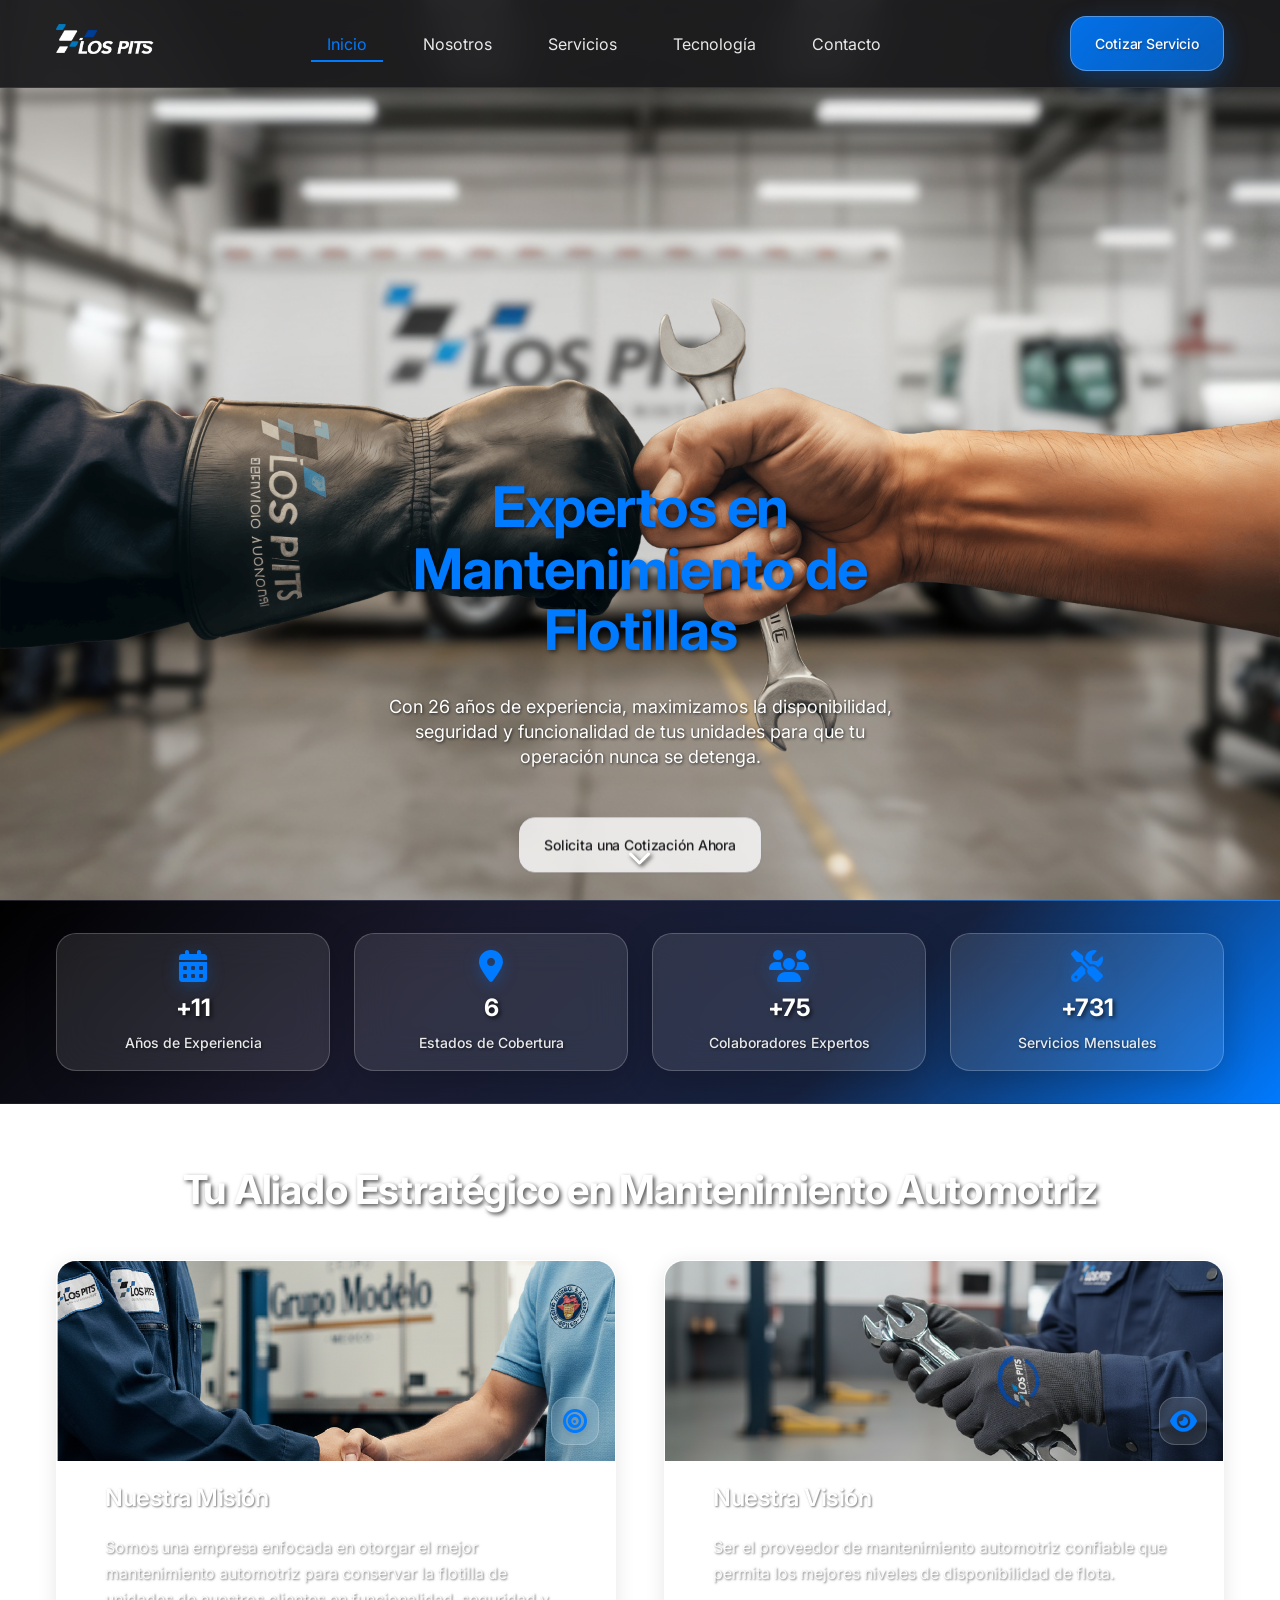
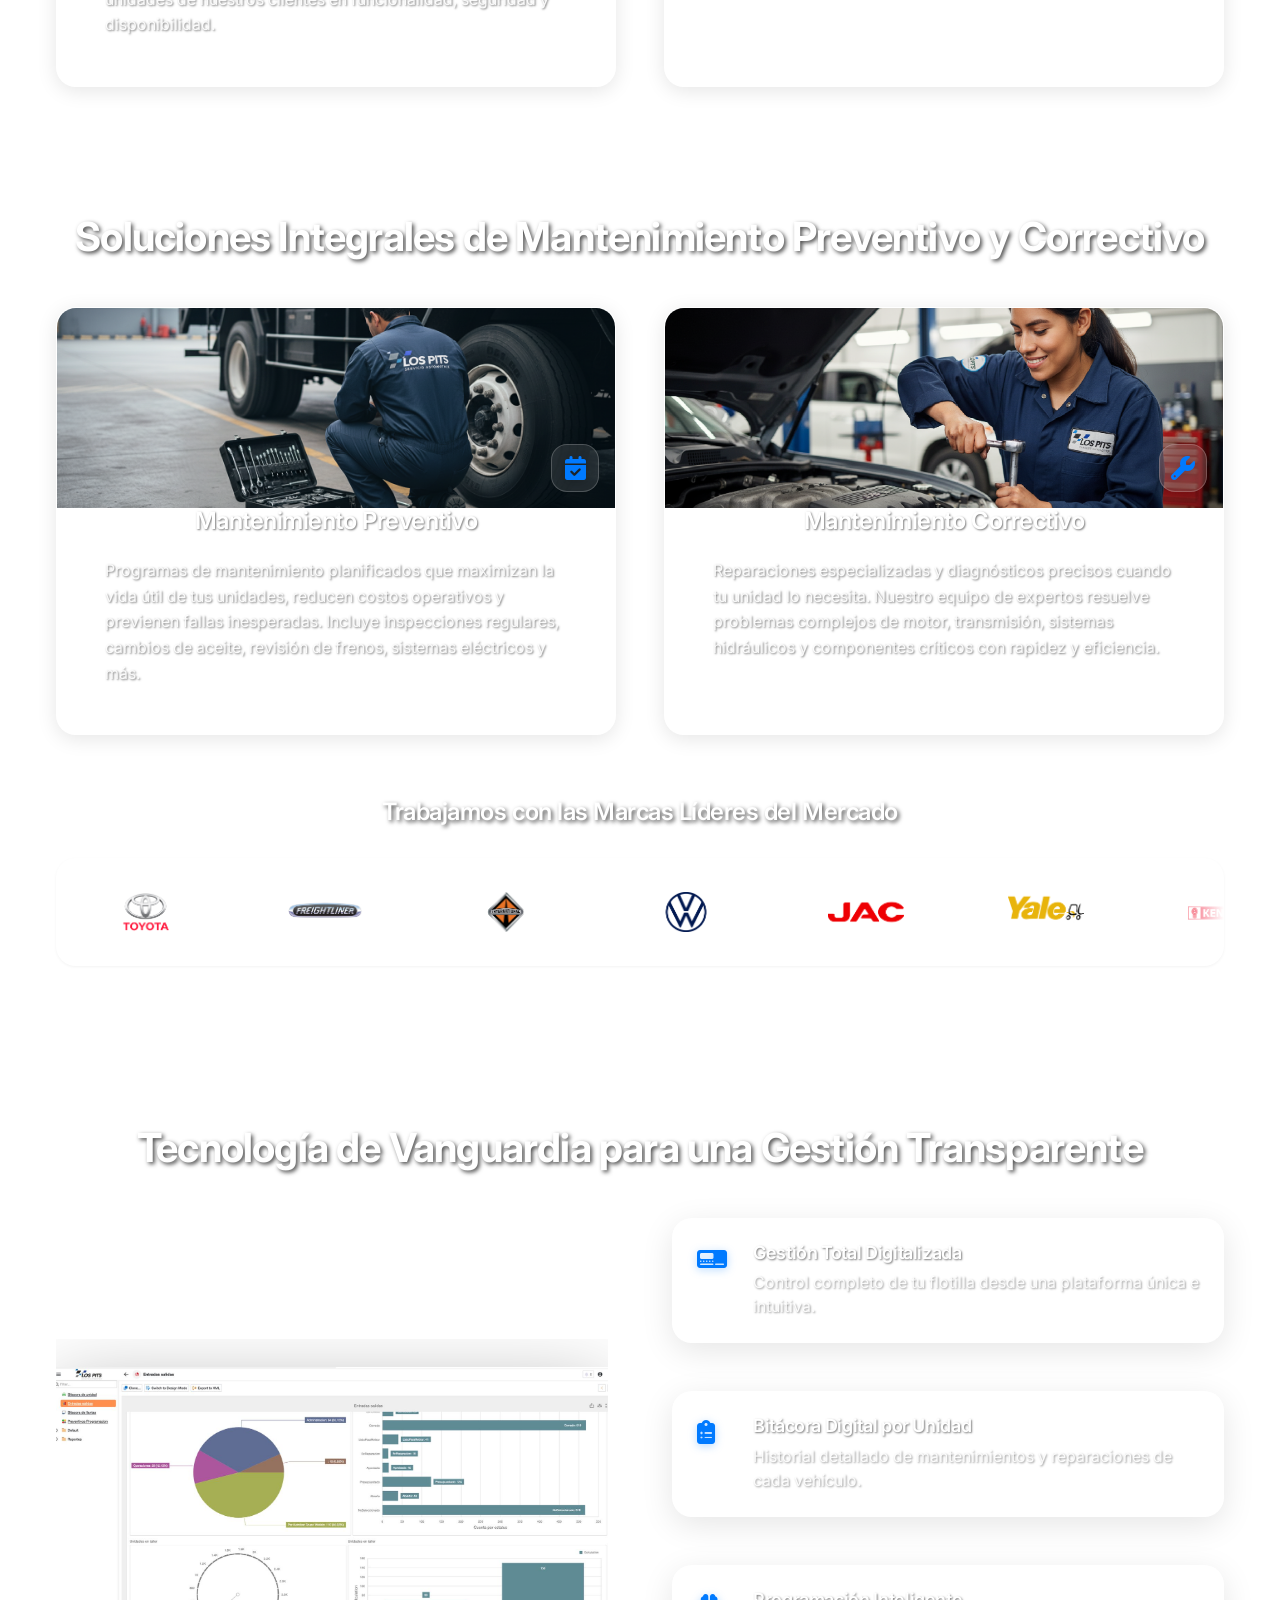
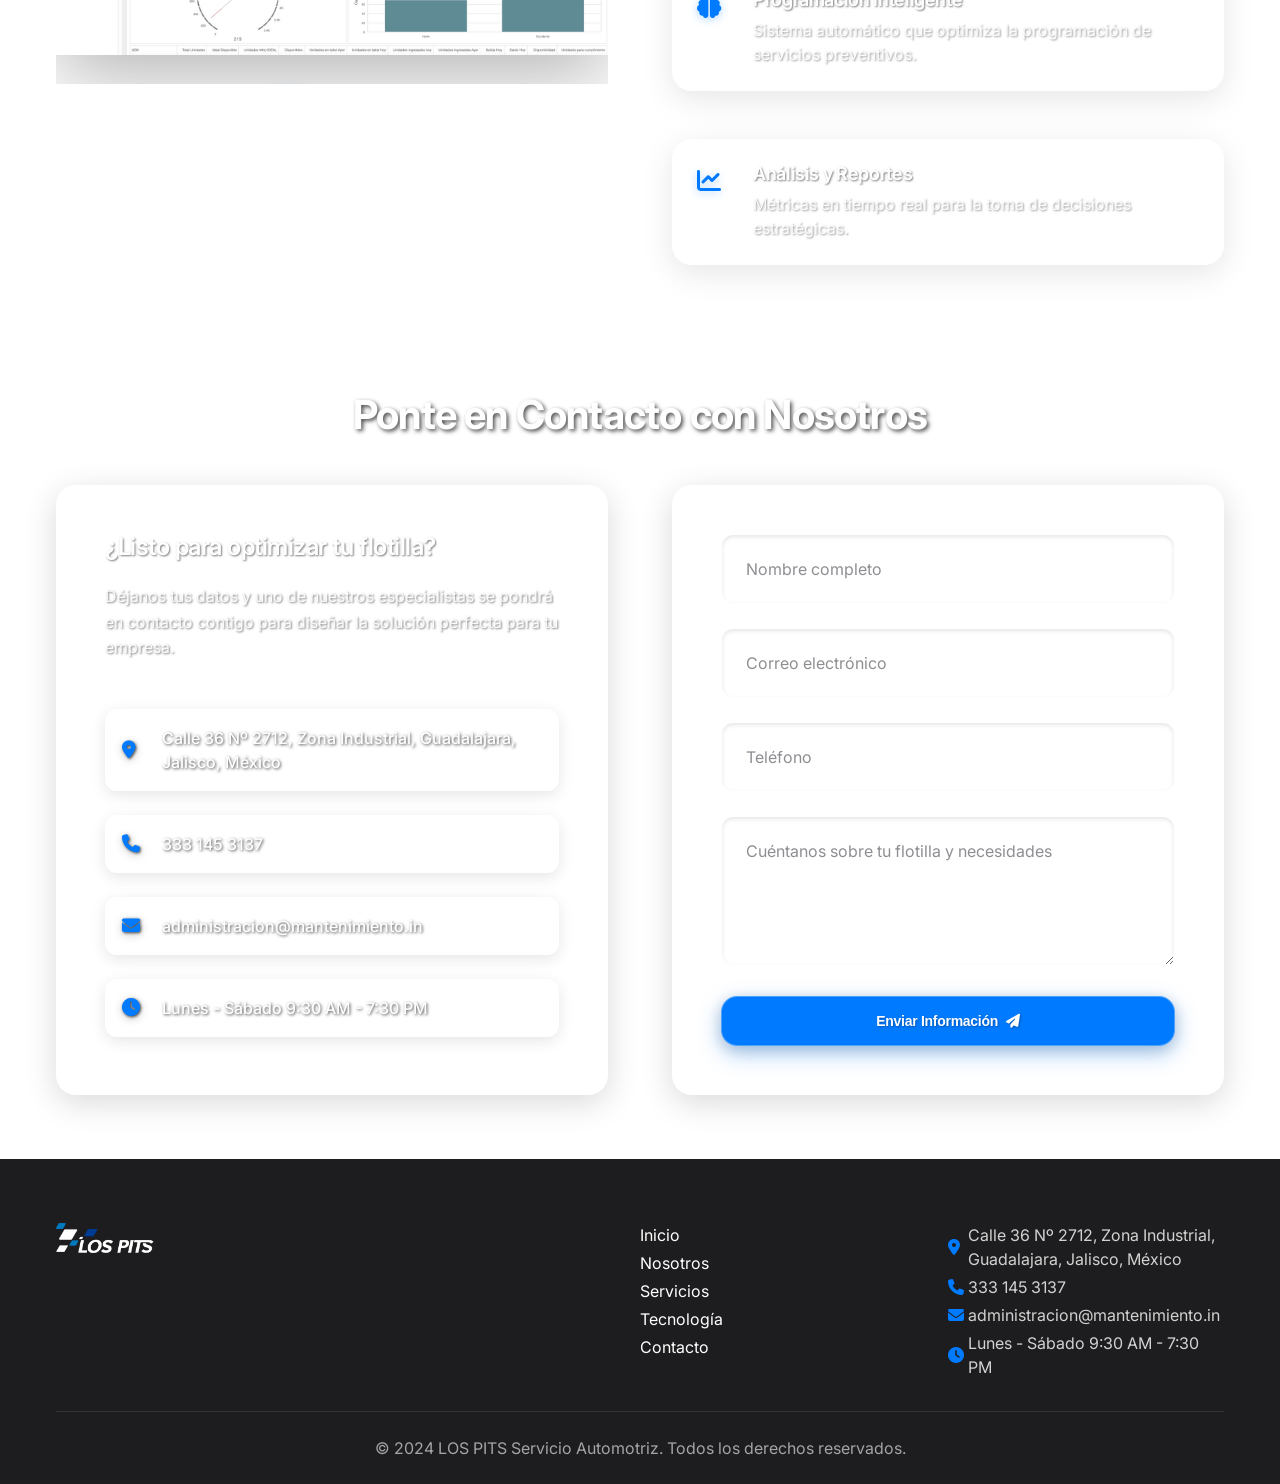
==== index.html @ 0cd99ffd "Add theme-optimized favicons (black and white)" ====
<!DOCTYPE html>
<html lang="es">
<head>
    <meta charset="UTF-8">
    <meta name="viewport" content="width=device-width, initial-scale=1.0">
    <title>LOS PITS - Expertos en Mantenimiento Automotriz</title>
    <meta name="description" content="Expertos en mantenimiento de flotillas: camiones, vans y montacargas. 26 años de experiencia, cobertura nacional y tecnología de vanguardia.">
    
    <!-- Favicons for theme optimization -->
    <link rel="icon" href="favicon black.png" media="(prefers-color-scheme: dark)">
    <link rel="icon" href="Favicon White.png" media="(prefers-color-scheme: light)">
    <link rel="icon" href="favicon black.png"> <!-- Default favicon -->
    <link rel="apple-touch-icon" href="favicon black.png">
    
    <link rel="stylesheet" href="styles.css">
    <link rel="preconnect" href="https://fonts.googleapis.com">
    <link rel="preconnect" href="https://fonts.gstatic.com" crossorigin>
    <link href="https://fonts.googleapis.com/css2?family=Inter:wght@300;400;500;600;700;800&display=swap" rel="stylesheet">
    <link rel="stylesheet" href="https://cdnjs.cloudflare.com/ajax/libs/font-awesome/6.4.0/css/all.min.css">
</head>
<body>
    <!-- Header Navigation -->
    <header class="header" id="header">
        <nav class="nav container">
            <div class="nav__logo">
                <img src="logo.png" alt="LOS PITS Logo" class="nav__logo-img">
            </div>
            
            <ul class="nav__menu" id="nav-menu">
                <li class="nav__item">
                    <a href="#inicio" class="nav__link">Inicio</a>
                </li>
                <li class="nav__item">
                    <a href="#nosotros" class="nav__link">Nosotros</a>
                </li>
                <li class="nav__item">
                    <a href="#servicios" class="nav__link">Servicios</a>
                </li>
                <li class="nav__item">
                    <a href="#tecnologia" class="nav__link">Tecnología</a>
                </li>
                <li class="nav__item">
                    <a href="#contacto" class="nav__link">Contacto</a>
                </li>
            </ul>

            <a href="#contacto" class="btn btn--primary nav__cta">Cotizar Servicio</a>
            
            <div class="nav__toggle" id="nav-toggle">
                <i class="fas fa-bars"></i>
            </div>
        </nav>
    </header>

    <!-- Hero Section -->
    <section class="hero" id="inicio">
        <div class="hero__bg" data-parallax="0.5"></div>
        <div class="hero__overlay"></div>
        <div class="hero__fists">
            <img src="Fists.png" alt="Fists" />
        </div>
        <div class="hero__content">
            <h1 class="hero__title">
                Expertos en Mantenimiento de Flotillas
            </h1>
            <p class="hero__subtitle">
                Con 26 años de experiencia, maximizamos la disponibilidad, seguridad y funcionalidad 
                de tus unidades para que tu operación nunca se detenga.
            </p>
            <a href="#contacto" class="btn btn--secondary hero__cta">
                Solicita una Cotización Ahora
            </a>
        </div>
        <div class="hero__scroll">
            <i class="fas fa-chevron-down"></i>
        </div>
    </section>

    <!-- Trust Bar Section -->
    <section class="trust-bar">
        <div class="container">
            <div class="trust-bar__grid">
                <div class="trust-bar__item">
                    <i class="fas fa-calendar-alt trust-bar__icon"></i>
                    <div class="trust-bar__content">
                        <span class="trust-bar__number">+26</span>
                        <span class="trust-bar__text">Años de Experiencia</span>
                    </div>
                </div>
                <div class="trust-bar__item">
                    <i class="fas fa-map-marker-alt trust-bar__icon"></i>
                    <div class="trust-bar__content">
                        <span class="trust-bar__number">14</span>
                        <span class="trust-bar__text">Estados de Cobertura</span>
                    </div>
                </div>
                <div class="trust-bar__item">
                    <i class="fas fa-users trust-bar__icon"></i>
                    <div class="trust-bar__content">
                        <span class="trust-bar__number">+176</span>
                        <span class="trust-bar__text">Colaboradores Expertos</span>
                    </div>
                </div>
                <div class="trust-bar__item">
                    <i class="fas fa-tools trust-bar__icon"></i>
                    <div class="trust-bar__content">
                        <span class="trust-bar__number">+1700</span>
                        <span class="trust-bar__text">Servicios Mensuales</span>
                    </div>
                </div>
            </div>
        </div>
    </section>

    <!-- About Section -->
    <section class="about" id="nosotros">
        <div class="about__bg" data-parallax="0.2"></div>
        <div class="container">
            <div class="about__content">
                <h2 class="section__title">Tu Aliado Estratégico en Mantenimiento Automotriz</h2>
                
                <div class="about__grid">
                    <div class="about__card">
                        <div class="about__card-image">
                            <img src="card5.png" alt="Nuestra Misión" class="card-image">
                            <div class="about__card-icon">
                                <i class="fas fa-bullseye"></i>
                            </div>
                        </div>
                        <h3 class="about__card-title">
                            Nuestra Misión
                        </h3>
                        <p class="about__card-text">
                            Somos una empresa enfocada en otorgar el mejor mantenimiento automotriz 
                            para conservar la flotilla de unidades de nuestros clientes en funcionalidad, 
                            seguridad y disponibilidad.
                        </p>
                    </div>
                    
                    <div class="about__card">
                        <div class="about__card-image">
                            <img src="Cards/card2.png" alt="Nuestra Visión" class="card-image">
                            <div class="about__card-icon">
                                <i class="fas fa-eye"></i>
                            </div>
                        </div>
                        <h3 class="about__card-title">
                            Nuestra Visión
                        </h3>
                        <p class="about__card-text">
                            Ser el proveedor de mantenimiento automotriz confiable que permita 
                            los mejores niveles de disponibilidad de flota.
                        </p>
                    </div>
                </div>
            </div>
        </div>
    </section>

    <!-- Services Section -->
    <section class="services" id="servicios">
        <div class="services__bg" data-parallax="0.3"></div>
        <div class="container">
            <h2 class="section__title text-center">Soluciones Integrales de Mantenimiento Preventivo y Correctivo</h2>
            
            <div class="services__grid">
                <div class="service__card">
                    <div class="service__card-image">
                        <img src="Cards/card3.png" alt="Mantenimiento Preventivo" class="card-image">
                        <div class="service__card-icon">
                            <i class="fas fa-calendar-check"></i>
                        </div>
                    </div>
                    <h3 class="service__title">Mantenimiento Preventivo</h3>
                    <p class="service__description">
                        Programas de mantenimiento planificados que maximizan la vida útil de tus unidades, 
                        reducen costos operativos y previenen fallas inesperadas. Incluye inspecciones 
                        regulares, cambios de aceite, revisión de frenos, sistemas eléctricos y más.
                    </p>
                </div>
                
                <div class="service__card">
                    <div class="service__card-image">
                        <img src="Cards/card4.png" alt="Mantenimiento Correctivo" class="card-image">
                        <div class="service__card-icon">
                            <i class="fas fa-wrench"></i>
                        </div>
                    </div>
                    <h3 class="service__title">Mantenimiento Correctivo</h3>
                    <p class="service__description">
                        Reparaciones especializadas y diagnósticos precisos cuando tu unidad lo necesita. 
                        Nuestro equipo de expertos resuelve problemas complejos de motor, transmisión, 
                        sistemas hidráulicos y componentes críticos con rapidez y eficiencia.
                    </p>
                </div>
            </div>

            <h3 class="brands__title">Trabajamos con las Marcas Líderes del Mercado</h3>
            
            <div class="brands">
                <div class="brands__carousel">
                    <div class="brands__track">
                        <div class="brand__item">
                            <img src="logos/toyota-logo.png" alt="Toyota" class="brand__logo">
                        </div>
                        <div class="brand__item">
                            <img src="logos/freightliner.png" alt="Freightliner" class="brand__logo">
                        </div>
                        <div class="brand__item">
                            <img src="logos/international.png" alt="International" class="brand__logo">
                        </div>
                        <div class="brand__item">
                            <img src="logos/vw.png" alt="Volkswagen" class="brand__logo">
                        </div>
                        <div class="brand__item">
                            <img src="logos/jac.png" alt="JAC" class="brand__logo">
                        </div>
                        <div class="brand__item">
                            <img src="logos/yale.png" alt="Yale" class="brand__logo">
                        </div>
                        <div class="brand__item">
                            <img src="logos/kenworth.png" alt="Kenworth" class="brand__logo">
                        </div>
                        <!-- Duplicate set 1 for seamless loop -->
                        <div class="brand__item">
                            <img src="logos/toyota-logo.png" alt="Toyota" class="brand__logo">
                        </div>
                        <div class="brand__item">
                            <img src="logos/freightliner.png" alt="Freightliner" class="brand__logo">
                        </div>
                        <div class="brand__item">
                            <img src="logos/international.png" alt="International" class="brand__logo">
                        </div>
                        <div class="brand__item">
                            <img src="logos/vw.png" alt="Volkswagen" class="brand__logo">
                        </div>
                        <div class="brand__item">
                            <img src="logos/jac.png" alt="JAC" class="brand__logo">
                        </div>
                        <div class="brand__item">
                            <img src="logos/yale.png" alt="Yale" class="brand__logo">
                        </div>
                        <div class="brand__item">
                            <img src="logos/kenworth.png" alt="Kenworth" class="brand__logo">
                        </div>
                        <!-- Duplicate set 2 for extra smooth loop -->
                        <div class="brand__item">
                            <img src="logos/toyota-logo.png" alt="Toyota" class="brand__logo">
                        </div>
                        <div class="brand__item">
                            <img src="logos/freightliner.png" alt="Freightliner" class="brand__logo">
                        </div>
                        <div class="brand__item">
                            <img src="logos/international.png" alt="International" class="brand__logo">
                        </div>
                        <div class="brand__item">
                            <img src="logos/vw.png" alt="Volkswagen" class="brand__logo">
                        </div>
                        <div class="brand__item">
                            <img src="logos/jac.png" alt="JAC" class="brand__logo">
                        </div>
                        <div class="brand__item">
                            <img src="logos/yale.png" alt="Yale" class="brand__logo">
                        </div>
                        <div class="brand__item">
                            <img src="logos/kenworth.png" alt="Kenworth" class="brand__logo">
                        </div>
                    </div>
                </div>
            </div>
        </div>
    </section>

    <!-- Technology Section -->
    <section class="technology" id="tecnologia">
        <div class="technology__bg" data-parallax="0.15"></div>
        <div class="container">
            <h2 class="section__title text-center">Tecnología de Vanguardia para una Gestión Transparente</h2>
            
            <div class="technology__grid">
                <div class="technology__image">
                    <div class="image-carousel">
                        <img src="1.jpg" alt="Dashboard Overview" class="carousel-image active">
                        <img src="2.jpg" alt="Fleet Management" class="carousel-image">
                        <img src="3.jpg" alt="Analytics Dashboard" class="carousel-image">
                        <img src="4.jpg" alt="Maintenance Tracking" class="carousel-image">
                        
                        <!-- Navigation Dots -->
                        <div class="carousel-dots">
                            <span class="dot active" data-slide="0"></span>
                            <span class="dot" data-slide="1"></span>
                            <span class="dot" data-slide="2"></span>
                            <span class="dot" data-slide="3"></span>
                        </div>
                    </div>
                </div>
                
                <div class="technology__content">
                    <div class="tech__features">
                        <div class="tech__feature">
                            <i class="fas fa-digital-tachograph"></i>
                            <div class="tech__feature-content">
                                <h4>Gestión Total Digitalizada</h4>
                                <p>Control completo de tu flotilla desde una plataforma única e intuitiva.</p>
                            </div>
                        </div>
                        
                        <div class="tech__feature">
                            <i class="fas fa-clipboard-list"></i>
                            <div class="tech__feature-content">
                                <h4>Bitácora Digital por Unidad</h4>
                                <p>Historial detallado de mantenimientos y reparaciones de cada vehículo.</p>
                            </div>
                        </div>
                        
                        <div class="tech__feature">
                            <i class="fas fa-brain"></i>
                            <div class="tech__feature-content">
                                <h4>Programación Inteligente</h4>
                                <p>Sistema automático que optimiza la programación de servicios preventivos.</p>
                            </div>
                        </div>
                        
                        <div class="tech__feature">
                            <i class="fas fa-chart-line"></i>
                            <div class="tech__feature-content">
                                <h4>Análisis y Reportes</h4>
                                <p>Métricas en tiempo real para la toma de decisiones estratégicas.</p>
                            </div>
                        </div>
                    </div>
                </div>
            </div>
        </div>
    </section>

    <!-- Contact Section -->
    <section class="contact" id="contacto">
        <div class="container">
            <h2 class="section__title text-center">Ponte en Contacto con Nosotros</h2>
            
            <div class="contact__grid">
                <div class="contact__info">
                    <h3 class="contact__subtitle">¿Listo para optimizar tu flotilla?</h3>
                    <p class="contact__description">
                        Déjanos tus datos y uno de nuestros especialistas se pondrá en contacto contigo 
                        para diseñar la solución perfecta para tu empresa.
                    </p>
                    
                    <div class="contact__details">
                        <div class="contact__detail">
                            <i class="fas fa-map-marker-alt"></i>
                            <span>Calle 36 Nº 2712, Zona Industrial, Guadalajara, Jalisco, México</span>
                        </div>
                        <div class="contact__detail">
                            <i class="fas fa-phone"></i>
                            <span>333 145 3137</span>
                        </div>
                        <div class="contact__detail">
                            <i class="fas fa-envelope"></i>
                            <span>administracion@mantenimiento.in</span>
                        </div>
                        <div class="contact__detail">
                            <i class="fas fa-clock"></i>
                            <span>Lunes - Sábado 9:30 AM - 7:30 PM</span>
                        </div>
                    </div>
                </div>
                
                <form class="contact__form" id="contact-form">
                    <div class="form__group">
                        <input type="text" id="name" name="name" class="form__input" placeholder="Nombre completo" required>
                    </div>
                    
                    <div class="form__group">
                        <input type="email" id="email" name="email" class="form__input" placeholder="Correo electrónico" required>
                    </div>
                    
                    <div class="form__group">
                        <input type="tel" id="phone" name="phone" class="form__input" placeholder="Teléfono">
                    </div>
                    
                    <div class="form__group">
                        <textarea id="message" name="message" class="form__textarea" placeholder="Cuéntanos sobre tu flotilla y necesidades" rows="5" required></textarea>
                    </div>
                    
                    <button type="submit" class="btn btn--primary form__submit">
                        Enviar Información
                        <i class="fas fa-paper-plane"></i>
                    </button>
                </form>
            </div>
        </div>
    </section>

    <!-- Footer -->
    <footer class="footer">
        <div class="container">
            <div class="footer__grid">
                <div class="footer__brand">
                    <div class="footer__logo">
                        <img src="logo.png" alt="LOS PITS Logo" class="footer__logo-img">
                    </div>
                </div>
                
                <div class="footer__links">
                    <ul class="footer__list">
                        <li><a href="#inicio" class="footer__link">Inicio</a></li>
                        <li><a href="#nosotros" class="footer__link">Nosotros</a></li>
                        <li><a href="#servicios" class="footer__link">Servicios</a></li>
                        <li><a href="#tecnologia" class="footer__link">Tecnología</a></li>
                        <li><a href="#contacto" class="footer__link">Contacto</a></li>
                    </ul>
                </div>
                
                <div class="footer__contact">
                    <div class="footer__contact-info">
                        <p><i class="fas fa-map-marker-alt"></i> Calle 36 Nº 2712, Zona Industrial, Guadalajara, Jalisco, México</p>
                        <p><i class="fas fa-phone"></i> 333 145 3137</p>
                        <p><i class="fas fa-envelope"></i> administracion@mantenimiento.in</p>
                        <p><i class="fas fa-clock"></i> Lunes - Sábado 9:30 AM - 7:30 PM</p>
                    </div>
                </div>
            </div>
            
            <div class="footer__bottom">
                <p class="footer__copyright">
                    © 2024 LOS PITS Servicio Automotriz. Todos los derechos reservados.
                </p>
            </div>
        </div>
    </footer>

    <script src="script.js"></script>
</body>
</html>
---- styles.css ----
/* CSS Reset and Variables */
:root {
    /* Apple-inspired Color Palette */
    --primary-color: #1d1d1f;
    --secondary-color: #2c2c2e;
    --accent-color: #007aff;
    --accent-alt: #34c759;
    --white: #ffffff;
    --light-gray: #f2f2f7;
    --medium-gray: #e5e5ea;
    --dark-gray: #8e8e93;
    --text-dark: #1d1d1f;
    --text-light: #6d6d70;
    
    /* Modern Glass Variables */
    --glass-bg: rgba(255, 255, 255, 0.8);
    --glass-bg-dark: rgba(28, 28, 30, 0.8);
    --glass-border: rgba(255, 255, 255, 0.3);
    --glass-shadow: 0 8px 32px 0 rgba(0, 0, 0, 0.1);
    --glass-blur: blur(20px);
    /* Typography - Apple San Francisco inspired */
    --font-primary: -apple-system, BlinkMacSystemFont, 'SF Pro Display', 'Inter', sans-serif;
    --font-size-xs: 0.75rem;
    --font-size-sm: 0.875rem;
    --font-size-md: 1rem;
    --font-size-lg: 1.125rem;
    --font-size-xl: 1.5rem;
    --font-size-2xl: 2rem;
    --font-size-3xl: 2.5rem;
    --font-size-4xl: 3.5rem;
    
    /* Apple-style Spacing */
    --spacing-xs: 0.25rem;
    --spacing-sm: 0.5rem;
    --spacing-md: 1rem;
    --spacing-lg: 1.5rem;
    --spacing-xl: 2rem;
    --spacing-2xl: 3rem;
    --spacing-3xl: 4rem;
    
    /* Modern Layout */
    --container-max-width: 1200px;
    --border-radius: 12px;
    --border-radius-md: 16px;
    --border-radius-lg: 20px;
    --border-radius-xl: 24px;
    --transition: all 0.4s cubic-bezier(0.25, 0.1, 0.25, 1);
    --shadow-sm: 0 1px 3px rgba(0, 0, 0, 0.05);
    --shadow-md: 0 4px 20px rgba(0, 0, 0, 0.1);
    --shadow-lg: 0 20px 40px rgba(0, 0, 0, 0.15);
    --shadow-xl: 0 40px 80px rgba(0, 0, 0, 0.2);
}

/* Reset */
* {
    margin: 0;
    padding: 0;
    box-sizing: border-box;
}

html {
    scroll-behavior: smooth;
    font-size: 16px;
}

body {
    font-family: var(--font-primary);
    font-size: var(--font-size-md);
    line-height: 1.5;
    color: var(--text-dark);
    background-color: var(--white);
    overflow-x: hidden;
    font-weight: 400;
    -webkit-font-smoothing: antialiased;
    -moz-osx-font-smoothing: grayscale;
}

/* Typography */
h1, h2, h3, h4, h5, h6 {
    font-weight: 600;
    line-height: 1.1;
    margin-bottom: var(--spacing-md);
    letter-spacing: -0.02em;
}

h1 { 
    font-size: var(--font-size-4xl); 
    font-weight: 700;
}
h2 { 
    font-size: var(--font-size-3xl); 
    font-weight: 600;
}
h3 { 
    font-size: var(--font-size-xl); 
    font-weight: 600;
}
h4 { 
    font-size: var(--font-size-lg); 
    font-weight: 500;
}

p {
    margin-bottom: var(--spacing-lg);
    color: var(--text-light);
    font-weight: 400;
}

a {
    text-decoration: none;
    color: inherit;
    transition: var(--transition);
}

img {
    max-width: 100%;
    height: auto;
}

/* Utility Classes */
.container {
    max-width: var(--container-max-width);
    margin: 0 auto;
    padding: 0 var(--spacing-md);
}

.text-center { text-align: center; }
.text-accent { color: var(--accent-color); }

.section__title {
    font-size: var(--font-size-3xl);
    color: var(--white);
    margin-bottom: var(--spacing-2xl);
    font-weight: 700;
    letter-spacing: -0.02em;
    text-align: center;
    text-shadow: 2px 2px 4px rgba(0, 0, 0, 0.7);
    background: transparent;
}

/* Apple-style Buttons */
.btn {
    display: inline-flex;
    align-items: center;
    justify-content: center;
    gap: var(--spacing-sm);
    padding: var(--spacing-md) var(--spacing-lg);
    border-radius: var(--border-radius-md);
    font-weight: 500;
    font-size: var(--font-size-sm);
    letter-spacing: -0.01em;
    border: none;
    cursor: pointer;
    transition: var(--transition);
    text-decoration: none;
    min-height: 36px;
    white-space: nowrap;
}

.btn--primary {
    background: linear-gradient(135deg, rgba(0, 122, 255, 0.9), rgba(0, 122, 255, 0.7));
    backdrop-filter: blur(20px);
    -webkit-backdrop-filter: blur(20px);
    border: 1px solid rgba(255, 255, 255, 0.3);
    color: var(--white);
    box-shadow: 0 8px 25px rgba(0, 122, 255, 0.3), 0 4px 15px rgba(0, 0, 0, 0.1);
    text-shadow: 1px 1px 2px rgba(0, 0, 0, 0.3);
}

.btn--primary:hover {
    background: linear-gradient(135deg, rgba(0, 122, 255, 1), rgba(0, 122, 255, 0.8));
    transform: translateY(-2px);
    border: 1px solid rgba(255, 255, 255, 0.4);
    box-shadow: 0 12px 35px rgba(0, 122, 255, 0.4), 0 6px 20px rgba(0, 0, 0, 0.2);
}

.btn--secondary {
    background: var(--glass-bg);
    backdrop-filter: var(--glass-blur);
    -webkit-backdrop-filter: var(--glass-blur);
    color: var(--text-dark);
    border: 1px solid var(--medium-gray);
    box-shadow: var(--shadow-sm);
}

.btn--secondary:hover {
    background: var(--white);
    color: var(--text-dark);
    border: 1px solid var(--dark-gray);
    transform: translateY(-1px);
    box-shadow: var(--shadow-md);
}

/* Enhanced glassmorphism for form submit button */
.form__submit {
    background: var(--accent-color);
    backdrop-filter: blur(20px);
    -webkit-backdrop-filter: blur(20px);
    border: 1px solid rgba(255, 255, 255, 0.3);
    box-shadow: 0 8px 25px rgba(0, 122, 255, 0.3), 0 4px 15px rgba(0, 0, 0, 0.2);
    color: var(--white);
    font-weight: 600;
    letter-spacing: -0.02em;
    text-shadow: 1px 1px 2px rgba(0, 0, 0, 0.3);
}

.form__submit:hover {
    background: #0056d6;
    transform: translateY(-3px);
    box-shadow: 0 12px 35px rgba(0, 122, 255, 0.4), 0 6px 20px rgba(0, 0, 0, 0.3);
}

/* Modern Apple-style Header */
.header {
    position: fixed;
    top: 0;
    left: 0;
    right: 0;
    background: rgba(28, 28, 30, 0.95);
    backdrop-filter: var(--glass-blur);
    -webkit-backdrop-filter: var(--glass-blur);
    border-bottom: 1px solid rgba(255, 255, 255, 0.1);
    padding: var(--spacing-md) 0;
    transition: var(--transition);
    z-index: 1000;
}

.header.scrolled {
    background: rgba(28, 28, 30, 0.98);
    backdrop-filter: var(--glass-blur);
    -webkit-backdrop-filter: var(--glass-blur);
    box-shadow: var(--shadow-md);
    padding: var(--spacing-sm) 0;
}

.nav {
    display: flex;
    align-items: center;
    justify-content: space-between;
}

.nav__logo {
    display: flex;
    align-items: center;
}

.nav__logo-img {
    height: 40px;
    width: auto;
}

.nav__menu {
    display: flex;
    list-style: none;
    gap: var(--spacing-lg);
}

.nav__link {
    color: rgba(255, 255, 255, 0.9);
    font-weight: 400;
    font-size: var(--font-size-md);
    position: relative;
    padding: var(--spacing-sm) var(--spacing-md);
    transition: var(--transition);
    background: transparent;
    border: none;
}

.nav__link::after {
    content: '';
    position: absolute;
    bottom: 0;
    left: 50%;
    width: 0;
    height: 2px;
    background: var(--accent-color);
    transition: all 0.3s ease;
    transform: translateX(-50%);
}

.nav__link:hover {
    color: var(--white);
    background: transparent;
}

.nav__link:hover::after {
    width: 80%;
}

.nav__cta {
    margin-left: var(--spacing-md);
}

.nav__toggle {
    display: none;
    color: var(--white);
    font-size: var(--font-size-lg);
    cursor: pointer;
}

/* Modern Hero Section - With Background Image */
.hero {
    position: relative;
    height: 100vh;
    display: block;
    overflow: hidden;
    background: transparent;
}

.hero__bg {
    position: absolute;
    top: 0;
    left: 0;
    width: 100%;
    height: 100%;
    background-image: 
        url('Background'),
        url('Background.jpg'),
        url('Background.jpeg'),
        url('Background.png'),
        url('./Background'),
        url('backgrounds/background1.png');
    background-size: cover;
    background-position: center;
    background-repeat: no-repeat;
    opacity: 1;
    z-index: 1;
}

.hero__overlay {
    display: none;
}

.hero__fists {
    position: absolute;
    bottom: 15%;
    left: 0;
    width: 100%;
    height: auto;
    z-index: 1;
    opacity: 1;
    animation: pulse 3s ease-in-out infinite;
}

.hero__fists img {
    width: 100%;
    height: auto;
    display: block;
}

.hero__content {
    text-align: center;
    color: var(--text-dark);
    max-width: 900px;
    padding: var(--spacing-3xl);
    background: transparent;
    position: absolute;
    top: 75%;
    left: 50%;
    transform: translateX(-50%) translateY(-50%);
    z-index: 2;
}

.hero__title {
    font-size: var(--font-size-4xl);
    margin-bottom: var(--spacing-xl);
    font-weight: 700;
    letter-spacing: -0.02em;
    color: var(--accent-color);
    animation: fadeInUp 1s ease-out;
    text-shadow: 2px 2px 4px rgba(0, 0, 0, 0.5);
}

.hero__subtitle {
    font-size: var(--font-size-lg);
    margin-bottom: var(--spacing-2xl);
    color: var(--white);
    font-weight: 400;
    line-height: 1.4;
    animation: fadeInUp 1s ease-out 0.3s both;
    text-shadow: 1px 1px 3px rgba(0, 0, 0, 0.7);
}

.hero__cta {
    animation: fadeInUp 1s ease-out 0.6s both;
}

.hero__scroll {
    position: absolute;
    bottom: var(--spacing-lg);
    left: 50%;
    transform: translateX(-50%);
    color: var(--white);
    font-size: var(--font-size-xl);
    animation: scrollBounce 2s ease-in-out infinite;
    cursor: pointer;
    z-index: 3;
    text-shadow: 2px 2px 4px rgba(0, 0, 0, 0.7);
    transition: var(--transition);
}

.hero__scroll:hover {
    color: var(--accent-color);
    transform: translateX(-50%) scale(1.1);
}

/* Modern Trust Bar */
.trust-bar {
    background: linear-gradient(135deg, #000000, #1a1a2e, #16213e, var(--accent-color));
    padding: var(--spacing-xl) 0;
    border-top: 1px solid rgba(255, 255, 255, 0.1);
    border-bottom: 1px solid rgba(255, 255, 255, 0.1);
}

.trust-bar__grid {
    display: grid;
    grid-template-columns: repeat(auto-fit, minmax(250px, 1fr));
    gap: var(--spacing-lg);
}

.trust-bar__item {
    display: flex;
    flex-direction: column;
    align-items: center;
    text-align: center;
    padding: var(--spacing-md);
    background: rgba(255, 255, 255, 0.1);
    backdrop-filter: blur(20px);
    -webkit-backdrop-filter: blur(20px);
    border: 1px solid rgba(255, 255, 255, 0.2);
    border-radius: var(--border-radius-lg);
    transition: var(--transition);
    box-shadow: 0 8px 32px rgba(0, 0, 0, 0.2);
}

.trust-bar__item:hover {
    transform: translateY(-4px);
    background: rgba(255, 255, 255, 0.15);
    box-shadow: 0 12px 40px rgba(0, 0, 0, 0.3);
    border: 1px solid rgba(255, 255, 255, 0.3);
}

.trust-bar__icon {
    font-size: var(--font-size-2xl);
    color: var(--accent-color);
    margin-bottom: var(--spacing-sm);
    filter: drop-shadow(0 4px 8px rgba(0, 122, 255, 0.3));
}

.trust-bar__number {
    display: block;
    font-size: var(--font-size-xl);
    font-weight: 700;
    color: var(--white);
    margin-bottom: var(--spacing-xs);
    text-shadow: 2px 2px 4px rgba(0, 0, 0, 0.7);
    letter-spacing: -0.02em;
}

.trust-bar__text {
    font-size: var(--font-size-sm);
    color: rgba(255, 255, 255, 0.9);
    font-weight: 500;
    text-shadow: 1px 1px 3px rgba(0, 0, 0, 0.6);
}

/* Modern About Section */
.about {
    position: relative;
    padding: var(--spacing-3xl) 0;
    background: transparent;
    overflow: hidden;
}

.about::before {
    content: '';
    position: absolute;
    top: -20px;
    left: -20px;
    right: -20px;
    bottom: -20px;
    background: linear-gradient(135deg, rgba(0, 0, 0, 0.6), rgba(0, 0, 0, 0.4)), 
                url('backgrounds/background4.png');
    background-size: cover;
    background-position: center;
    background-repeat: no-repeat;
    background-attachment: fixed;
    z-index: 1;
    filter: brightness(0.8) contrast(1.1);
}

.about__content {
    position: relative;
    z-index: 2;
}

.about__grid {
    display: grid;
    grid-template-columns: repeat(auto-fit, minmax(400px, 1fr));
    gap: var(--spacing-2xl);
    margin-top: var(--spacing-2xl);
}

.about__card {
    background: rgba(255, 255, 255, 0.1);
    backdrop-filter: var(--glass-blur);
    -webkit-backdrop-filter: var(--glass-blur);
    border: 1px solid rgba(255, 255, 255, 0.2);
    padding: 0;
    border-radius: var(--border-radius-lg);
    box-shadow: var(--shadow-md);
    transition: var(--transition);
    overflow: hidden;
    position: relative;
    z-index: 3;
}

.about__card:hover {
    transform: translateY(-8px);
    box-shadow: var(--shadow-xl);
    border: 1px solid var(--accent-color);
}

.about__card-image {
    width: 100%;
    height: 200px;
    overflow: hidden;
    position: relative;
}

.about__card-image .card-image {
    width: 100%;
    height: 100%;
    object-fit: cover;
    transition: var(--transition);
}

.about__card-icon {
    position: absolute;
    bottom: var(--spacing-md);
    right: var(--spacing-md);
    width: 48px;
    height: 48px;
    background: rgba(255, 255, 255, 0.1);
    backdrop-filter: blur(15px);
    -webkit-backdrop-filter: blur(15px);
    border: 1px solid rgba(255, 255, 255, 0.2);
    border-radius: 16px;
    display: flex;
    align-items: center;
    justify-content: center;
    box-shadow: 0 8px 32px rgba(0, 0, 0, 0.1);
    z-index: 2;
}

.about__card-icon i {
    color: var(--accent-color);
    font-size: var(--font-size-xl);
    filter: drop-shadow(0 2px 4px rgba(0, 0, 0, 0.2));
}

.about__card:hover .card-image {
    transform: scale(1.05);
}

.about__card-title {
    color: var(--white);
    margin: var(--spacing-lg) var(--spacing-2xl) var(--spacing-lg) var(--spacing-2xl);
    font-weight: 600;
    text-shadow: 1px 1px 2px rgba(0, 0, 0, 0.5);
}

.about__card-text {
    color: rgba(255, 255, 255, 0.9);
    line-height: 1.6;
    font-size: var(--font-size-md);
    margin: 0 var(--spacing-2xl) var(--spacing-2xl) var(--spacing-2xl);
    text-shadow: 1px 1px 2px rgba(0, 0, 0, 0.5);
}

/* Modern Services Section */
.services {
    position: relative;
    padding: var(--spacing-3xl) 0;
    background: transparent;
    overflow: hidden;
}

.services::before {
    content: '';
    position: absolute;
    top: -20px;
    left: -20px;
    right: -20px;
    bottom: -20px;
    background: linear-gradient(135deg, rgba(0, 0, 0, 0.6), rgba(0, 0, 0, 0.4)), 
                url('backgrounds/background3.png');
    background-size: cover;
    background-position: center;
    background-repeat: no-repeat;
    background-attachment: fixed;
    z-index: -1;
    filter: brightness(0.8) contrast(1.1);
}

.services__grid {
    display: grid;
    grid-template-columns: repeat(auto-fit, minmax(400px, 1fr));
    gap: var(--spacing-2xl);
    margin-bottom: var(--spacing-3xl);
    position: relative;
    z-index: 2;
}

.service__card {
    background: rgba(255, 255, 255, 0.1);
    backdrop-filter: var(--glass-blur);
    -webkit-backdrop-filter: var(--glass-blur);
    border: 1px solid rgba(255, 255, 255, 0.2);
    padding: 0;
    border-radius: var(--border-radius-lg);
    box-shadow: var(--shadow-md);
    text-align: center;
    transition: var(--transition);
    overflow: hidden;
    position: relative;
    z-index: 3;
}

.service__card:hover {
    transform: translateY(-12px);
    box-shadow: var(--shadow-xl);
    border: 1px solid rgba(255, 255, 255, 0.3);
    background: rgba(255, 255, 255, 0.15);
}

.service__card-image {
    width: 100%;
    height: 200px;
    overflow: hidden;
    position: relative;
}

.service__card-image .card-image {
    width: 100%;
    height: 100%;
    object-fit: cover;
    transition: var(--transition);
}

.service__card:hover .card-image {
    transform: scale(1.05);
}

.service__card-icon {
    position: absolute;
    bottom: var(--spacing-md);
    right: var(--spacing-md);
    width: 48px;
    height: 48px;
    background: rgba(255, 255, 255, 0.1);
    backdrop-filter: blur(15px);
    -webkit-backdrop-filter: blur(15px);
    border: 1px solid rgba(255, 255, 255, 0.2);
    border-radius: 16px;
    display: flex;
    align-items: center;
    justify-content: center;
    box-shadow: 0 8px 32px rgba(0, 0, 0, 0.1);
    z-index: 2;
}

.service__card-icon i {
    color: var(--accent-color);
    font-size: var(--font-size-xl);
    filter: drop-shadow(0 2px 4px rgba(0, 0, 0, 0.2));
}

.service__icon {
    width: 80px;
    height: 80px;
    background: linear-gradient(135deg, var(--accent-color), #005bb5);
    border-radius: 50%;
    display: flex;
    align-items: center;
    justify-content: center;
    margin: var(--spacing-lg) auto var(--spacing-lg) auto;
    box-shadow: var(--shadow-md);
}

.service__icon i {
    font-size: var(--font-size-2xl);
    color: var(--white);
}

.service__title {
    color: var(--white);
    margin: 0 var(--spacing-2xl) var(--spacing-lg) var(--spacing-2xl);
    font-weight: 600;
    text-shadow: 1px 1px 2px rgba(0, 0, 0, 0.5);
}

.service__description {
    text-align: left;
    line-height: 1.6;
    color: rgba(255, 255, 255, 0.9);
    font-size: var(--font-size-md);
    margin: 0 var(--spacing-2xl) var(--spacing-2xl) var(--spacing-2xl);
    text-shadow: 1px 1px 2px rgba(0, 0, 0, 0.5);
}

/* Modern Brands Title */
.brands__title {
    color: var(--white);
    margin: var(--spacing-2xl) 0 var(--spacing-xl) 0;
    font-weight: 600;
    text-align: center;
    font-size: var(--font-size-xl);
    text-shadow: 2px 2px 4px rgba(0, 0, 0, 0.7);
    background: transparent;
}

/* Modern Brands Carousel */
.brands {
    position: relative;
    padding: var(--spacing-lg) 0;
    background: transparent;
    overflow: hidden;
    border-radius: var(--border-radius-lg);
    margin: 0 0 var(--spacing-xl) 0;
    box-shadow: var(--shadow-sm);
}

.brands::before {
    content: '';
    position: absolute;
    top: -20px;
    left: -20px;
    right: -20px;
    bottom: -20px;
    background: linear-gradient(135deg, rgba(0, 0, 0, 0.6), rgba(0, 0, 0, 0.4)), 
                url('background4.png');
    background-size: cover;
    background-position: center;
    background-repeat: no-repeat;
    background-attachment: fixed;
    z-index: -1;
    filter: brightness(0.8) contrast(1.1);
}

.brands__carousel {
    overflow: hidden;
    position: relative;
    width: 100%;
    height: 60px;
    mask: linear-gradient(90deg, transparent, white 5%, white 95%, transparent);
    -webkit-mask: linear-gradient(90deg, transparent, white 5%, white 95%, transparent);
    z-index: 1;
}

.brands__track {
    display: flex;
    animation: scroll 35s linear infinite;
    width: max-content;
    will-change: transform;
}

.brand__item {
    display: flex;
    align-items: center;
    justify-content: center;
    width: 180px;
    height: 60px;
    padding: var(--spacing-sm);
    flex-shrink: 0;
}

.brand__logo {
    max-height: 40px;
    max-width: 100px;
    filter: none;
    opacity: 1;
    transition: var(--transition);
    object-fit: contain;
}

.brand__item:hover .brand__logo {
    transform: scale(1.05);
}

/* Perfect Seamless Infinite Animation */
@keyframes scroll {
    0% {
        transform: translateX(0);
    }
    100% {
        transform: translateX(calc(-180px * 7));
    }
}

/* Smooth Pulsating Animation for Fists */
@keyframes pulse {
    0% {
        transform: scale(1);
    }
    50% {
        transform: scale(1.02);
    }
    100% {
        transform: scale(1);
    }
}

/* Continuous infinite loop - never pauses */

/* Modern Technology Section */
.technology {
    position: relative;
    padding: var(--spacing-3xl) 0;
    background: linear-gradient(rgba(0, 0, 0, 0.7), rgba(0, 0, 0, 0.5)), url('desk.png');
    background-size: cover;
    background-position: center;
    background-attachment: fixed;
    color: var(--white);
    overflow: hidden;
}

.technology__bg {
    display: none;
}

.technology__grid {
    display: grid;
    grid-template-columns: 1fr 1fr;
    gap: var(--spacing-3xl);
    align-items: center;
}

/* Modern Image Carousel */
.image-carousel {
    position: relative;
    width: 100%;
    max-width: 600px;
    margin: 0 auto;
    aspect-ratio: 16/10;
    overflow: hidden;
    margin-bottom: 60px;
}

.carousel-image {
    position: absolute;
    top: 0;
    left: 0;
    width: 100%;
    height: 100%;
    object-fit: contain;
    opacity: 0;
    transform: scale(0.95);
    transition: all 0.8s cubic-bezier(0.4, 0, 0.2, 1);
    filter: drop-shadow(0 20px 40px rgba(0, 0, 0, 0.3));
    z-index: 1;
}

.carousel-image.active {
    opacity: 1;
    transform: scale(1);
    z-index: 2;
}

.carousel-image:first-child {
    opacity: 1;
    transform: scale(1);
}

/* Carousel Navigation Dots */
.carousel-dots {
    position: absolute;
    bottom: -40px;
    left: 50%;
    transform: translateX(-50%);
    display: flex;
    gap: 15px;
    z-index: 10;
    background: rgba(0, 0, 0, 0.5);
    padding: 10px 20px;
    border-radius: 25px;
    backdrop-filter: blur(10px);
    -webkit-backdrop-filter: blur(10px);
}

.dot {
    width: 14px;
    height: 14px;
    border-radius: 50%;
    background: rgba(255, 255, 255, 0.6);
    cursor: pointer;
    transition: all 0.3s ease;
    border: 2px solid transparent;
}

.dot:hover {
    background: rgba(255, 255, 255, 0.8);
    transform: scale(1.2);
}

.dot.active {
    background: var(--accent-color);
    box-shadow: 0 0 15px rgba(0, 122, 255, 0.8);
    transform: scale(1.3);
    border: 2px solid rgba(255, 255, 255, 0.3);
}

.technology__screenshot {
    width: 100%;
    max-width: 600px;
    height: auto;
    filter: drop-shadow(0 20px 40px rgba(0, 0, 0, 0.3));
}

.tech__features {
    display: flex;
    flex-direction: column;
    gap: var(--spacing-2xl);
}

.tech__feature {
    display: flex;
    gap: var(--spacing-lg);
    align-items: flex-start;
    padding: var(--spacing-lg);
    background: rgba(255, 255, 255, 0.1);
    backdrop-filter: blur(20px);
    -webkit-backdrop-filter: blur(20px);
    border: 1px solid rgba(255, 255, 255, 0.2);
    border-radius: var(--border-radius-lg);
    transition: var(--transition);
    box-shadow: 0 8px 32px rgba(0, 0, 0, 0.1);
}

.tech__feature:hover {
    transform: translateY(-4px);
    background: rgba(255, 255, 255, 0.15);
    border: 1px solid rgba(255, 255, 255, 0.3);
    box-shadow: 0 12px 40px rgba(0, 0, 0, 0.2);
}

.tech__feature i {
    font-size: var(--font-size-xl);
    color: var(--accent-color);
    margin-top: var(--spacing-xs);
    min-width: 32px;
    filter: drop-shadow(0 2px 4px rgba(0, 122, 255, 0.3));
}

.tech__feature-content h4 {
    color: var(--white);
    margin-bottom: var(--spacing-sm);
    font-weight: 600;
    text-shadow: 1px 1px 2px rgba(0, 0, 0, 0.5);
}

.tech__feature-content p {
    color: rgba(255, 255, 255, 0.9);
    margin: 0;
    line-height: 1.5;
    text-shadow: 1px 1px 2px rgba(0, 0, 0, 0.4);
}

/* Modern Contact Section */
.contact {
    position: relative;
    padding: var(--spacing-3xl) 0;
    background: transparent;
    overflow: hidden;
}

.contact::before {
    content: '';
    position: absolute;
    top: -20px;
    left: -20px;
    right: -20px;
    bottom: -20px;
    background: linear-gradient(135deg, rgba(0, 0, 0, 0.6), rgba(0, 0, 0, 0.4)), 
                url('TruckOcean.png');
    background-size: cover;
    background-position: center;
    background-repeat: no-repeat;
    background-attachment: fixed;
    z-index: -1;
    filter: brightness(0.8) contrast(1.1);
}

.contact__grid {
    display: grid;
    grid-template-columns: 1fr 1fr;
    gap: var(--spacing-3xl);
    margin-top: var(--spacing-2xl);
    position: relative;
    z-index: 2;
}

.contact__info {
    background: rgba(255, 255, 255, 0.1);
    backdrop-filter: blur(20px);
    -webkit-backdrop-filter: blur(20px);
    border: 1px solid rgba(255, 255, 255, 0.2);
    border-radius: var(--border-radius-lg);
    padding: var(--spacing-2xl);
    box-shadow: 0 8px 32px rgba(0, 0, 0, 0.15);
}

.contact__subtitle {
    color: var(--white);
    margin-bottom: var(--spacing-lg);
    font-weight: 600;
    text-shadow: 1px 1px 2px rgba(0, 0, 0, 0.5);
}

.contact__description {
    margin-bottom: var(--spacing-2xl);
    line-height: 1.6;
    color: rgba(255, 255, 255, 0.9);
    font-size: var(--font-size-md);
    text-shadow: 1px 1px 2px rgba(0, 0, 0, 0.5);
}

.contact__details {
    display: flex;
    flex-direction: column;
    gap: var(--spacing-lg);
}

.contact__detail {
    display: flex;
    align-items: center;
    gap: var(--spacing-md);
    color: var(--white);
    font-weight: 500;
    text-shadow: 1px 1px 3px rgba(0, 0, 0, 0.7);
    padding: var(--spacing-md);
    background: rgba(255, 255, 255, 0.15);
    backdrop-filter: blur(20px);
    -webkit-backdrop-filter: blur(20px);
    border-radius: var(--border-radius);
    border: 1px solid rgba(255, 255, 255, 0.3);
    box-shadow: 0 4px 15px rgba(0, 0, 0, 0.1);
}

.contact__detail i {
    color: var(--accent-color);
    font-size: var(--font-size-lg);
    min-width: 24px;
    filter: drop-shadow(0 2px 4px rgba(0, 0, 0, 0.2));
}

/* Modern Form Styles */
.contact__form {
    background: rgba(255, 255, 255, 0.1);
    backdrop-filter: blur(20px);
    -webkit-backdrop-filter: blur(20px);
    border: 1px solid rgba(255, 255, 255, 0.2);
    border-radius: var(--border-radius-lg);
    padding: var(--spacing-2xl);
    box-shadow: 0 8px 32px rgba(0, 0, 0, 0.15);
}

.form__group {
    position: relative;
    margin-bottom: var(--spacing-lg);
}

.form__input,
.form__textarea {
    width: 100%;
    padding: var(--spacing-lg);
    border: 1px solid rgba(255, 255, 255, 0.3);
    border-radius: var(--border-radius);
    font-size: var(--font-size-md);
    transition: var(--transition);
    background: rgba(255, 255, 255, 0.1);
    backdrop-filter: blur(10px);
    -webkit-backdrop-filter: blur(10px);
    color: var(--white);
    font-family: var(--font-primary);
    box-shadow: inset 0 2px 4px rgba(0, 0, 0, 0.1);
}

.form__input::placeholder,
.form__textarea::placeholder {
    color: rgba(255, 255, 255, 0.6);
}

.form__input:focus,
.form__textarea:focus {
    outline: none;
    border-color: var(--accent-color);
    box-shadow: 0 0 0 3px rgba(0, 122, 255, 0.2), inset 0 2px 4px rgba(0, 0, 0, 0.1);
    background: rgba(255, 255, 255, 0.15);
}

.form__input::placeholder,
.form__textarea::placeholder {
    color: var(--dark-gray);
}

.form__submit {
    width: 100%;
    justify-content: center;
}

/* Modern Footer */
.footer {
    background: var(--primary-color);
    color: var(--white);
    padding: var(--spacing-3xl) 0 var(--spacing-lg);
    position: relative;
}

.footer .container {
    position: relative;
    z-index: 1;
}

.footer__grid {
    display: grid;
    grid-template-columns: 2fr 1fr 1fr;
    gap: var(--spacing-xl);
    margin-bottom: var(--spacing-xl);
}

.footer__logo {
    display: flex;
    align-items: center;
    margin-bottom: var(--spacing-md);
}

.footer__logo-img {
    height: 40px;
    width: auto;
}

.footer__description {
    color: rgba(255, 255, 255, 0.8);
    line-height: 1.7;
}

.footer__title {
    margin-bottom: var(--spacing-md);
    color: var(--accent-color);
}

.footer__list {
    list-style: none;
    display: flex;
    flex-direction: column;
    gap: var(--spacing-xs);
}

.footer__link:hover {
    color: var(--accent-color);
}

.footer__contact-info {
    display: flex;
    flex-direction: column;
    gap: var(--spacing-xs);
}

.footer__contact-info p {
    display: flex;
    align-items: center;
    gap: var(--spacing-xs);
    margin: 0;
    color: rgba(255, 255, 255, 0.8);
}

.footer__contact-info i {
    color: var(--accent-color);
    min-width: 16px;
}

.footer__bottom {
    border-top: 1px solid rgba(255, 255, 255, 0.1);
    padding-top: var(--spacing-lg);
    text-align: center;
}

.footer__copyright {
    color: rgba(255, 255, 255, 0.6);
    margin: 0;
}

/* Animations */
@keyframes fadeInUp {
    from {
        opacity: 0;
        transform: translateY(30px);
    }
    to {
        opacity: 1;
        transform: translateY(0);
    }
}

@keyframes bounce {
    0%, 20%, 50%, 80%, 100% {
        transform: translateX(-50%) translateY(0);
    }
    40% {
        transform: translateX(-50%) translateY(-10px);
    }
    60% {
        transform: translateX(-50%) translateY(-5px);
    }
}

@keyframes scrollBounce {
    0% {
        transform: translateX(-50%) translateY(0);
        opacity: 0.7;
    }
    50% {
        transform: translateX(-50%) translateY(-15px);
        opacity: 1;
    }
    100% {
        transform: translateX(-50%) translateY(0);
        opacity: 0.7;
    }
}

/* Scroll Animations */
.fade-in {
    opacity: 0;
    transform: translateY(30px);
    transition: all 0.6s ease-out;
}

.fade-in.visible {
    opacity: 1;
    transform: translateY(0);
}

/* Mobile App-like Optimization */
@media (max-width: 768px) {
    :root {
        --font-size-4xl: 2.5rem;
        --font-size-3xl: 2rem;
        --font-size-2xl: 1.75rem;
        --spacing-xs: 0.25rem;
        --spacing-sm: 0.5rem;
        --spacing-md: 0.75rem;
        --spacing-lg: 1rem;
        --spacing-xl: 1.5rem;
        --spacing-2xl: 2rem;
        --spacing-3xl: 3rem;
    }
    
    /* App-like smooth scrolling */
    html {
        scroll-behavior: smooth;
        -webkit-overflow-scrolling: touch;
    }
    
    body {
        -webkit-touch-callout: none;
        -webkit-user-select: none;
        -khtml-user-select: none;
        -moz-user-select: none;
        -ms-user-select: none;
        user-select: none;
        -webkit-tap-highlight-color: transparent;
    }
    
    /* Mobile Header */
    .header {
        padding: 0;
        height: 70px;
        backdrop-filter: blur(20px);
        -webkit-backdrop-filter: blur(20px);
    }
    
    .nav {
        display: flex;
        justify-content: center;
        align-items: center;
        width: 100%;
        height: 100%;
        position: relative;
        max-width: 100%;
        padding: 0;
    }
    
    .nav__logo {
        position: absolute;
        left: 50%;
        top: 50%;
        transform: translate(-50%, -50%);
        z-index: 10;
    }
    
    .nav__logo-img {
        height: 35px;
        width: auto;
    }
    
    .nav__menu {
        position: fixed;
        top: 70px;
        right: -320px;
        width: 280px;
        height: auto;
        max-height: 400px;
        background: rgba(28, 28, 30, 0.95);
        backdrop-filter: blur(40px);
        -webkit-backdrop-filter: blur(40px);
        border: 1px solid rgba(255, 255, 255, 0.15);
        border-radius: 16px;
        box-shadow: 0 20px 40px rgba(0, 0, 0, 0.3);
        flex-direction: column;
        justify-content: flex-start;
        align-items: stretch;
        padding: var(--spacing-md);
        margin: var(--spacing-md);
        transition: all 0.4s cubic-bezier(0.25, 0.46, 0.45, 0.94);
        z-index: 9999;
        overflow: hidden;
    }
    
    .nav__menu.show {
        right: 0;
    }
    
    .nav__link {
        padding: var(--spacing-md) var(--spacing-lg);
        font-size: var(--font-size-base);
        font-weight: 500;
        text-align: left;
        margin-bottom: var(--spacing-xs);
        border-radius: var(--border-radius);
        background: transparent;
        border: none;
        color: rgba(255, 255, 255, 0.9);
        transition: all 0.2s ease;
        position: relative;
        overflow: hidden;
    }
    
    .nav__link:hover {
        background: rgba(0, 122, 255, 0.1);
        color: #007aff;
        transform: translateX(4px);
    }
    
    .nav__link::before {
        content: '';
        position: absolute;
        left: 0;
        top: 0;
        bottom: 0;
        width: 0;
        background: linear-gradient(135deg, #007aff, #34c759);
        transition: width 0.2s ease;
    }
    
    .nav__link:hover::before {
        width: 3px;
    }
    
    .nav__link:hover {
        background: rgba(255, 255, 255, 0.1);
        transform: scale(1.02);
    }
    
    .nav__toggle {
        display: block;
        font-size: 1.5rem;
        padding: var(--spacing-sm);
        border-radius: var(--border-radius);
        background: rgba(255, 255, 255, 0.1);
        border: 1px solid rgba(255, 255, 255, 0.2);
        position: absolute;
        left: var(--spacing-md);
        top: 50%;
        transform: translateY(-50%);
        z-index: 10;
    }
    
    .nav__cta {
        display: none !important;
    }
    
    /* Mobile Hero Section - Full Width Fists */
    .hero {
        min-height: 100vh;
        padding: var(--spacing-xl) 0;
        background-size: cover;
        background-position: center;
        background-attachment: scroll;
        position: relative;
    }
    
    .hero::before {
        content: '';
        position: absolute;
        top: 0;
        left: 0;
        right: 0;
        bottom: 0;
        background: rgba(0, 0, 0, 0.3);
        z-index: 1;
    }
    
    .hero__content {
        text-align: center;
        max-width: 90%;
        margin: 0 auto;
        padding-top: var(--spacing-sm);
        position: absolute !important;
        z-index: 3;
        bottom: 16% !important;
        top: auto !important;
        left: 50% !important;
        transform: translateX(-50%) !important;
        width: 100%;
    }
    
    .hero__title {
        font-size: var(--font-size-3xl);
        line-height: 1.2;
        margin-bottom: var(--spacing-lg);
        text-shadow: 2px 2px 8px rgba(0, 0, 0, 0.8);
    }
    
    .hero__subtitle {
        display: none;
    }
    
    .hero__cta {
        margin-top: var(--spacing-lg);
        animation: fadeInUp 1s ease-out 0.6s both;
    }
    
    .hero__scroll {
        bottom: var(--spacing-lg);
        font-size: var(--font-size-lg);
    }
    
    /* Mobile Fists Positioning */
    .hero__fists {
        position: absolute;
        bottom: 45%;
        left: 0;
        right: 0;
        margin: 0 auto;
        transform: scale(1.41) !important;
        width: 100%;
        max-width: 800px;
        display: flex;
        justify-content: center;
        align-items: center;
    }
    
    .hero__fists img {
        width: 100%;
        height: auto;
        max-width: 100%;
        margin: 0 auto;
        display: block;
    }
    
    
    /* Mobile Trust Bar - App-like Cards */
    .trust-bar {
        padding: var(--spacing-2xl) var(--spacing-md);
        background-image: url('./backgrounds/background2.png');
        background-size: cover;
        background-position: center;
        background-attachment: fixed;
        background-repeat: no-repeat;
    }
    
    .trust-bar__grid {
        grid-template-columns: repeat(2, 1fr);
        gap: var(--spacing-md);
    }
    
    .trust-bar__item {
        padding: var(--spacing-md);
        border-radius: var(--border-radius-lg);
        background: rgba(255, 255, 255, 0.15);
        backdrop-filter: blur(25px);
        -webkit-backdrop-filter: blur(25px);
    }
    
    /* Mobile About & Services */
    .about__grid,
    .services__grid {
        grid-template-columns: 1fr;
        gap: var(--spacing-lg);
    }
    
    .about__card,
    .service__card {
        padding: var(--spacing-lg);
        margin: 0 var(--spacing-md);
        border-radius: var(--border-radius-lg);
        background: rgba(255, 255, 255, 0.1);
        backdrop-filter: blur(20px);
        -webkit-backdrop-filter: blur(20px);
    }
    
    /* Mobile Technology Section */
    .technology {
        padding: var(--spacing-2xl) var(--spacing-md);
    }
    
    .technology__grid {
        grid-template-columns: 1fr;
        gap: var(--spacing-2xl);
    }
    
    .image-carousel {
        max-width: 100%;
        margin-bottom: var(--spacing-3xl);
    }
    
    .carousel-dots {
        bottom: -30px;
        padding: var(--spacing-sm) var(--spacing-lg);
    }
    
    .dot {
        width: 12px;
        height: 12px;
    }
    
    .tech__features {
        gap: var(--spacing-lg);
    }
    
    .tech__feature {
        padding: var(--spacing-lg);
        margin: 0 var(--spacing-md);
        border-radius: var(--border-radius-lg);
    }
    
    /* Mobile Contact Section */
    .contact {
        padding: var(--spacing-2xl) var(--spacing-md);
    }
    
    .contact__grid {
        grid-template-columns: 1fr;
        gap: var(--spacing-2xl);
    }
    
    .contact__info {
        padding: var(--spacing-lg);
        border-radius: var(--border-radius-lg);
        margin-bottom: var(--spacing-lg);
    }
    
    .contact__detail {
        padding: var(--spacing-md);
        margin-bottom: var(--spacing-md);
        border-radius: var(--border-radius-lg);
    }
    
    .contact__form {
        padding: var(--spacing-lg);
        border-radius: var(--border-radius-lg);
    }
    
    .form__input,
    .form__textarea {
        padding: var(--spacing-lg);
        font-size: var(--font-size-md);
        border-radius: var(--border-radius-lg);
        background: rgba(255, 255, 255, 0.15);
        backdrop-filter: blur(15px);
        -webkit-backdrop-filter: blur(15px);
    }
    
    .form__submit {
        padding: var(--spacing-lg) var(--spacing-xl);
        font-size: var(--font-size-lg);
        border-radius: var(--border-radius-lg);
        width: 100%;
        margin-top: var(--spacing-lg);
    }
    
    /* Mobile Footer */
    .footer {
        padding: var(--spacing-2xl) var(--spacing-md);
    }
    
    .footer__grid {
        grid-template-columns: 1fr;
        gap: var(--spacing-lg);
        text-align: center;
    }
    
    .footer__links {
        display: none;
    }
    
    /* Mobile Brands Carousel */
    .brands__grid {
        grid-template-columns: repeat(3, 1fr);
    }
    
    .brands__track {
        animation-duration: 20s;
    }
    
    .brand__item {
        min-width: 100px;
        padding: var(--spacing-sm);
    }
    
    /* Mobile App-like Buttons */
    .btn {
        padding: var(--spacing-lg) var(--spacing-xl);
        font-size: var(--font-size-md);
        border-radius: var(--border-radius-lg);
        min-height: 48px;
        backdrop-filter: blur(20px);
        -webkit-backdrop-filter: blur(20px);
    }
    
    .btn:active {
        transform: scale(0.98);
    }
    
    /* Mobile Sections Spacing */
    .section {
        padding: var(--spacing-2xl) var(--spacing-md);
    }
    
    .section__title {
        font-size: var(--font-size-2xl);
        margin-bottom: var(--spacing-xl);
        text-align: center;
    }
    
    .container {
        max-width: 100%;
        padding: 0 var(--spacing-md);
    }
    
    /* Mobile Smooth Interactions */
    * {
        -webkit-tap-highlight-color: rgba(0, 122, 255, 0.2);
        -webkit-touch-callout: none;
    }
    
    /* Mobile Safe Areas */
    .hero {
        padding-top: max(var(--spacing-3xl), env(safe-area-inset-top));
        padding-bottom: max(var(--spacing-xl), env(safe-area-inset-bottom));
    }
}

/* Mobile App Enhancement - Smaller Screens */
@media (max-width: 480px) {
    :root {
        --font-size-4xl: 2rem;
        --font-size-3xl: 1.75rem;
        --font-size-2xl: 1.5rem;
        --font-size-xl: 1.25rem;
        --font-size-lg: 1.125rem;
    }
    
    .hero__title {
        font-size: var(--font-size-2xl);
        line-height: 1.1;
    }
    
    .hero__subtitle {
        font-size: var(--font-size-md);
    }
    
    .trust-bar__grid {
        grid-template-columns: 1fr;
        gap: var(--spacing-md);
        max-width: 300px;
        margin: 0 auto;
    }
    
    .trust-bar__item {
        padding: var(--spacing-lg);
        text-align: center;
    }
    
    .nav__link {
        font-size: var(--font-size-md);
        padding: var(--spacing-md);
    }
    
    .about__card,
    .service__card,
    .tech__feature {
        margin: 0;
        padding: var(--spacing-md);
    }
    
    .carousel-dots {
        gap: 10px;
    }
    
    .dot {
        width: 10px;
        height: 10px;
    }
    
    /* Disable parallax on mobile */
    .hero__bg,
    .about__bg,
    .services__bg,
    .technology__bg {
        transform: none !important;
    }
}

@media (max-width: 480px) {
    .container {
        padding: 0 var(--spacing-sm);
    }
    
    .trust-bar__grid {
        grid-template-columns: 1fr;
    }
    
    .trust-bar__item {
        flex-direction: column;
        gap: var(--spacing-xs);
    }
    
    .brands__grid {
        grid-template-columns: repeat(2, 1fr);
    }
    
    .brands__track {
        animation-duration: 15s;
    }
    
    .brand__item {
        min-width: 100px;
    }
    
    .brand__logo {
        max-height: 40px;
        max-width: 90px;
    }
    
    .about__card,
    .service__card,
    .contact__form {
        padding: var(--spacing-lg);
    }
}
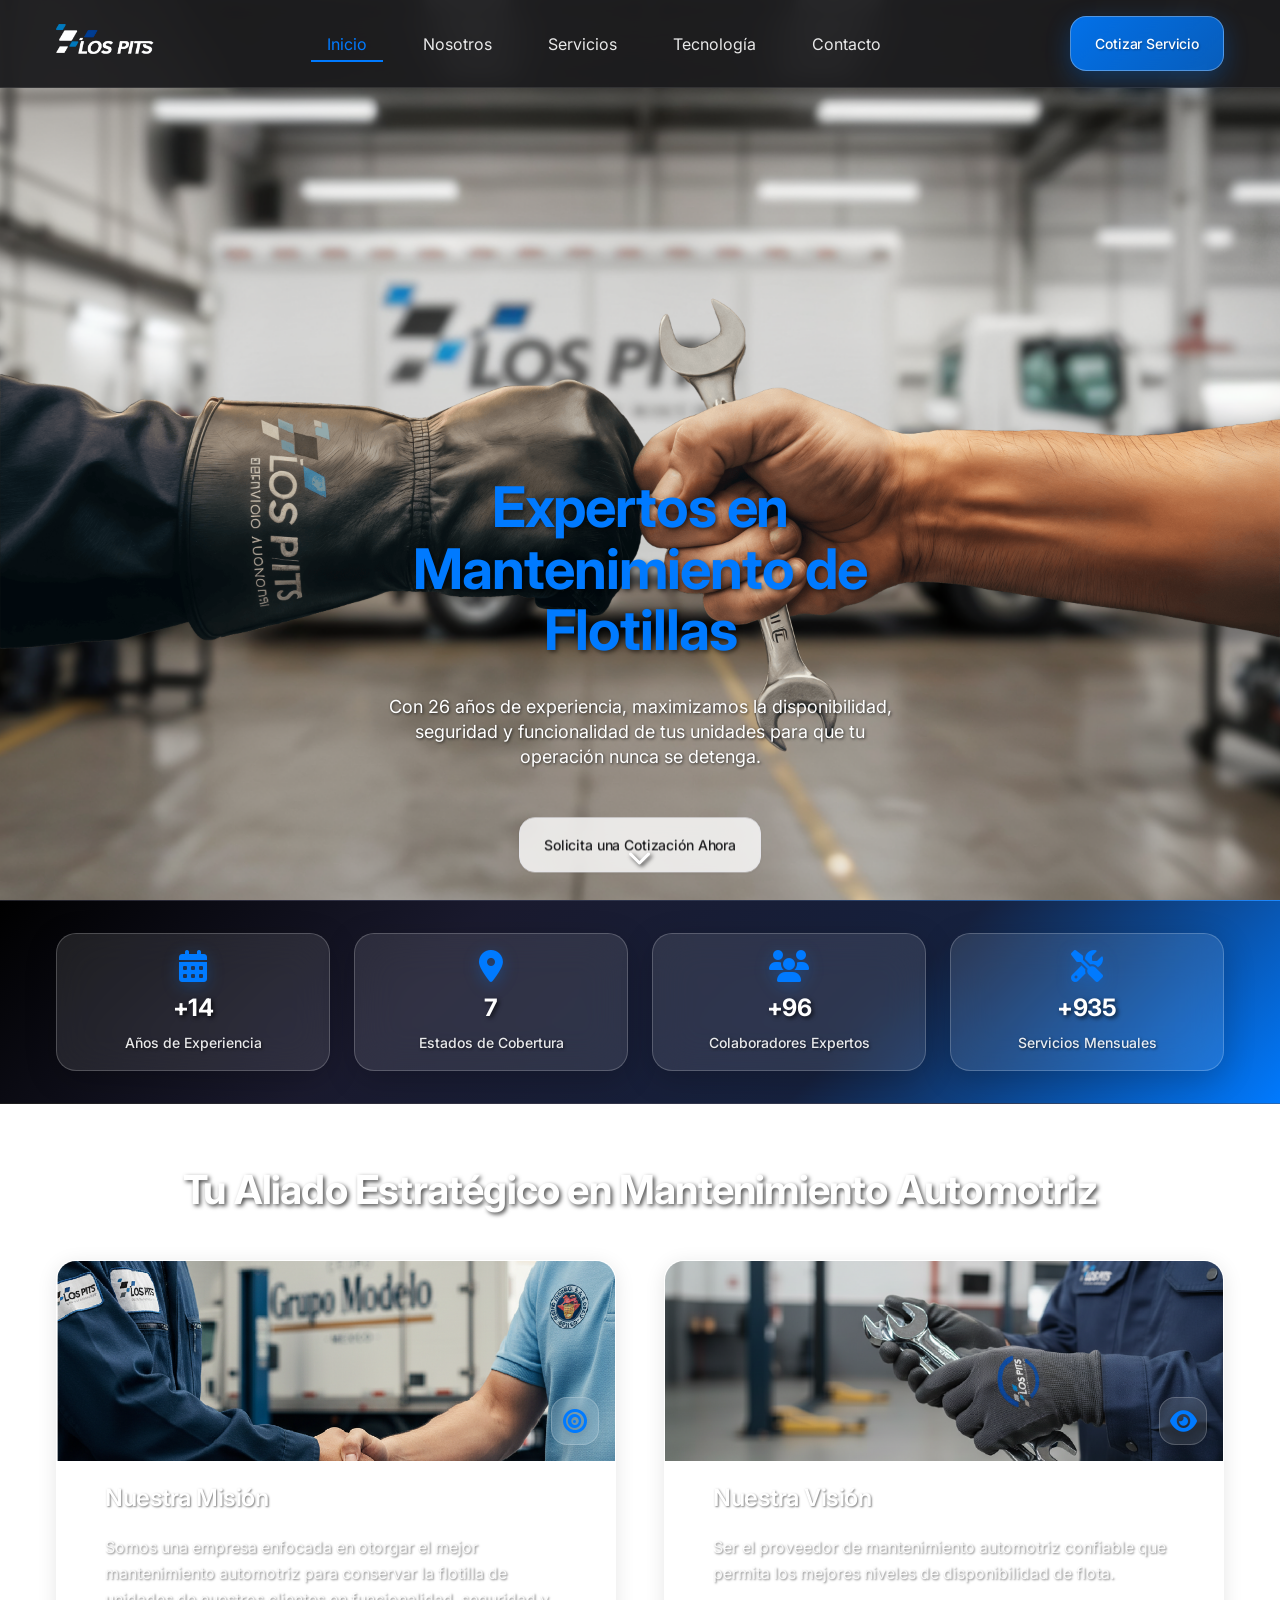
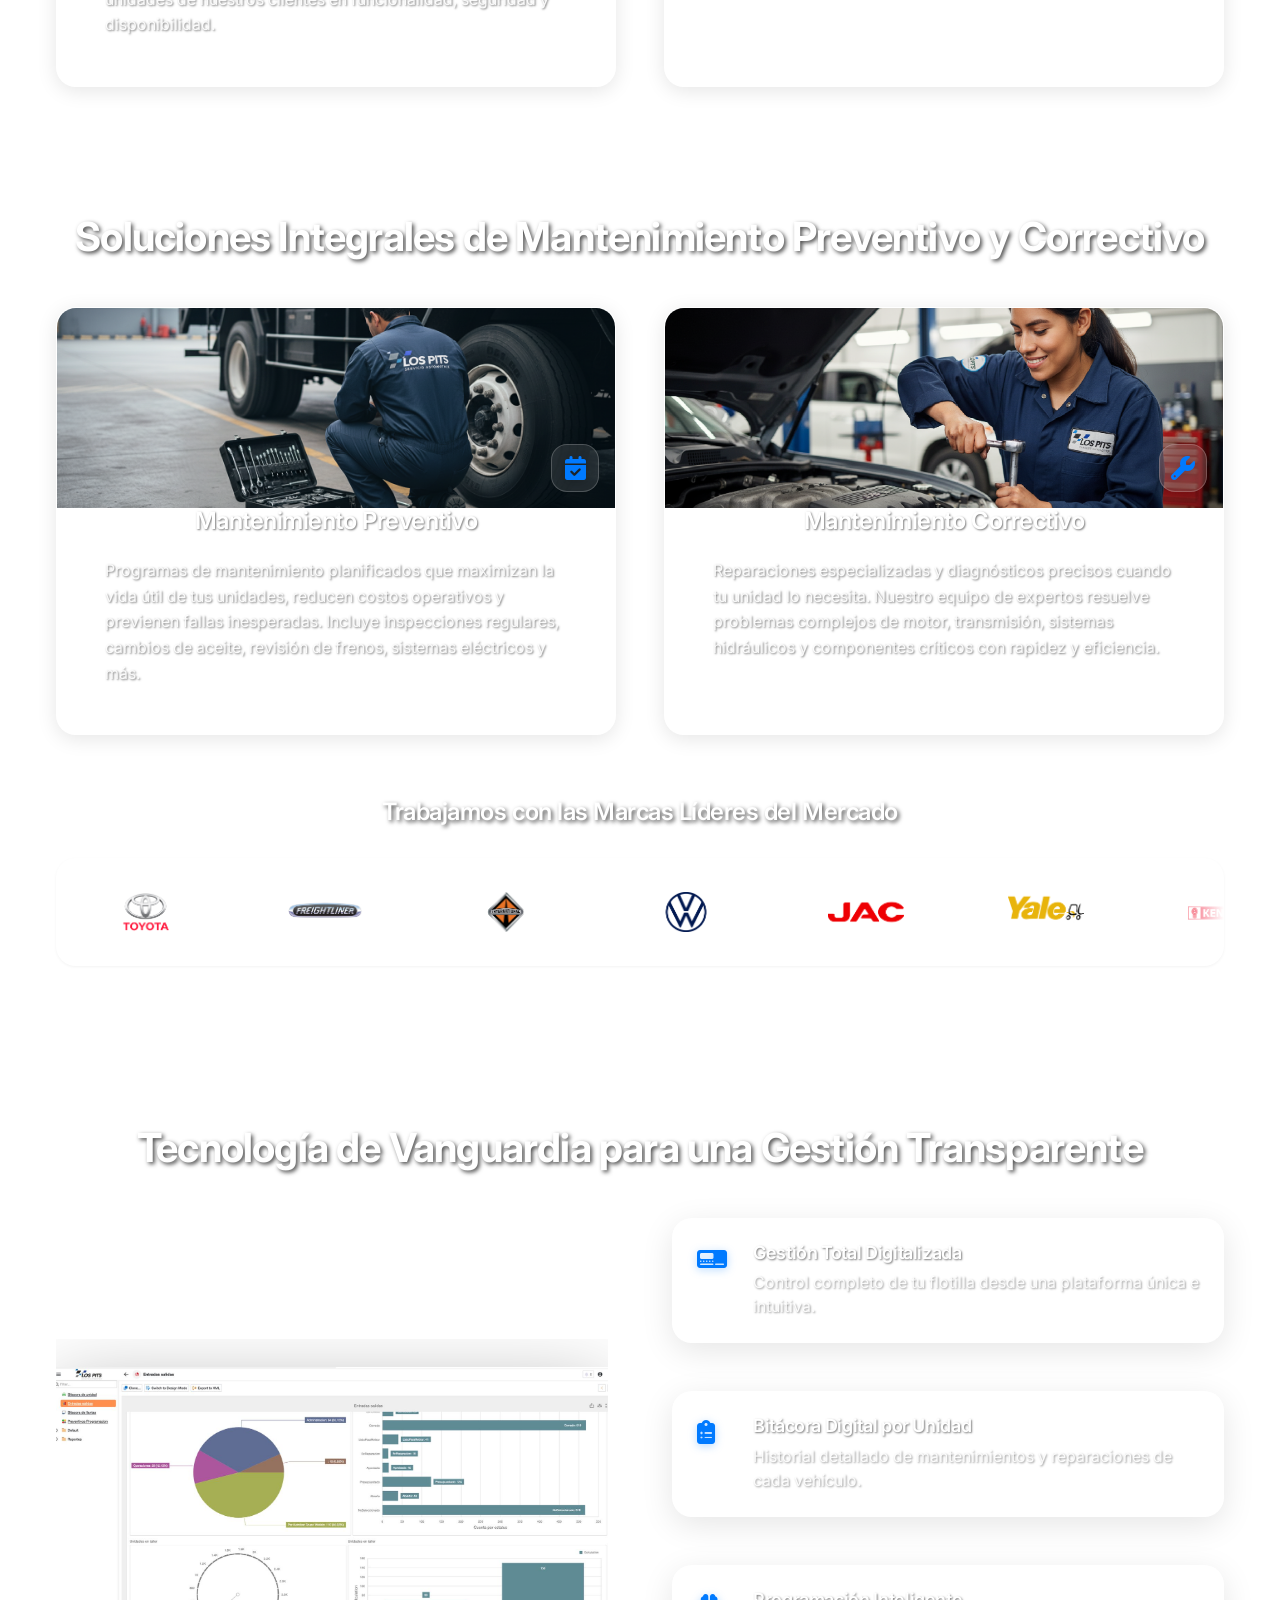
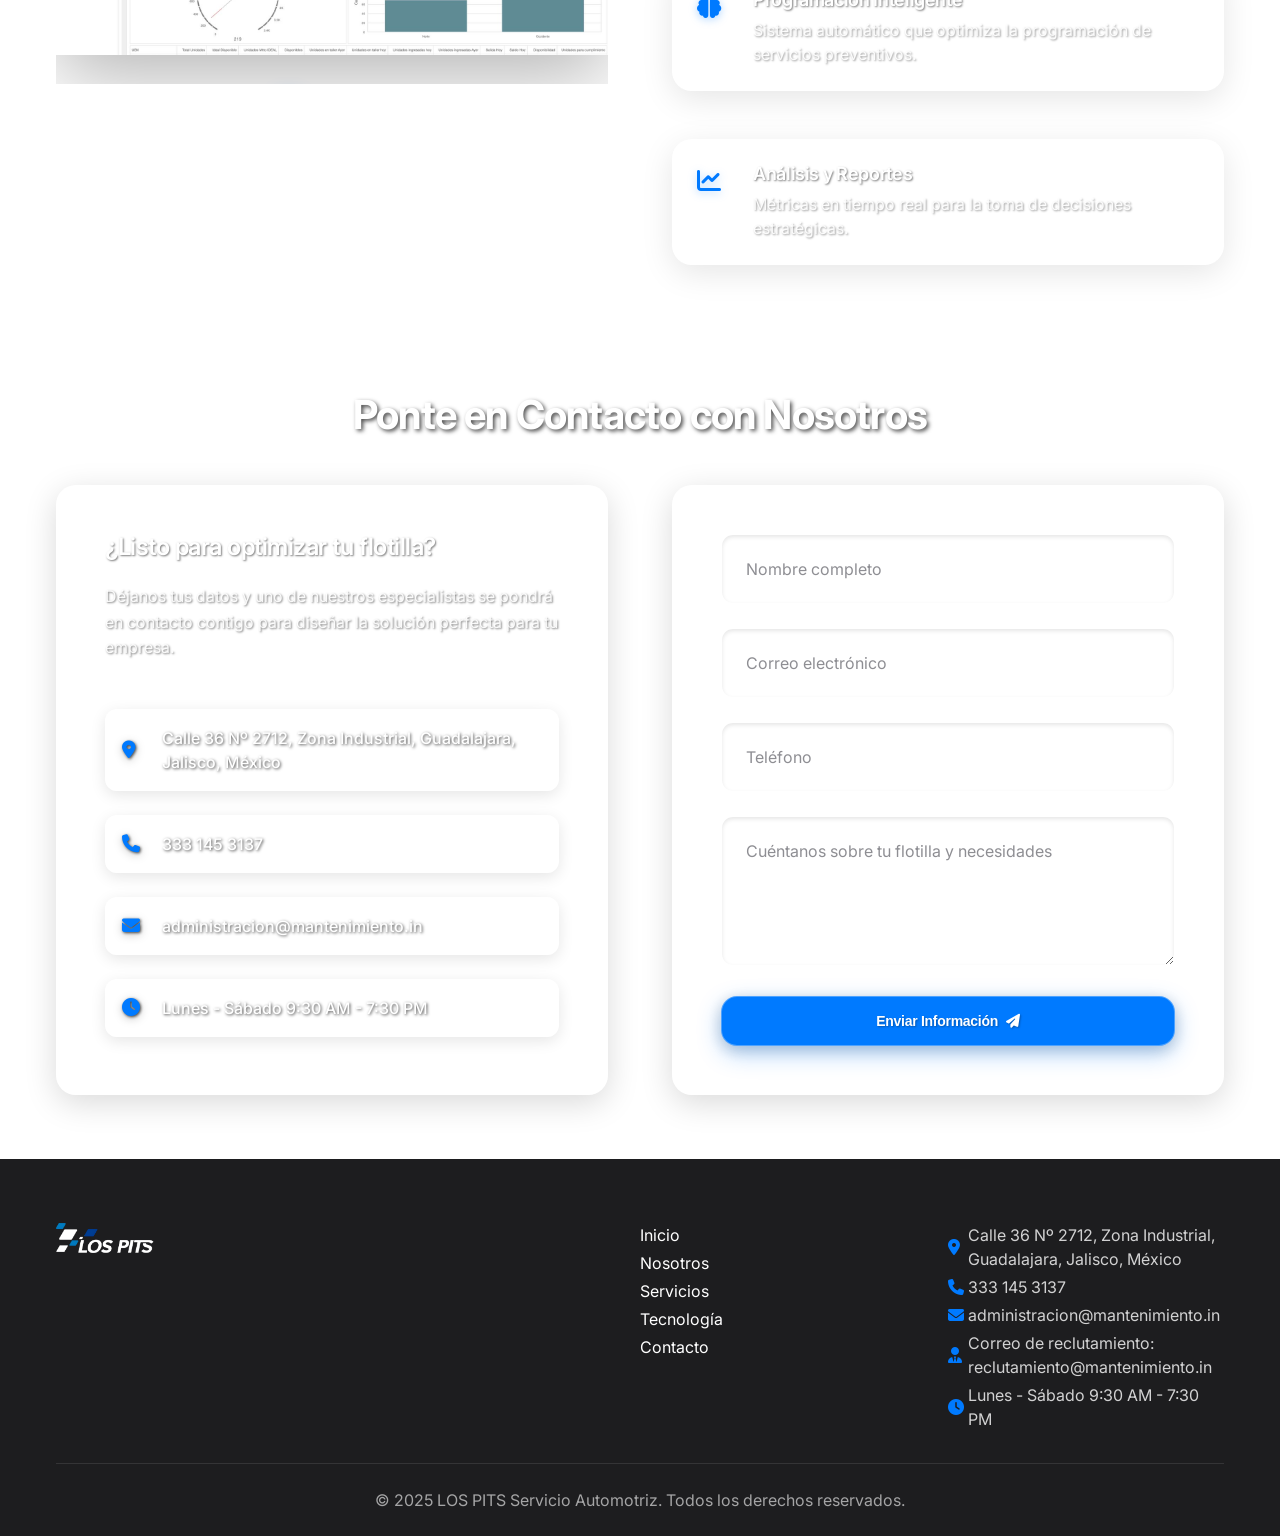
==== commit ea702314: "Update footer year from 2024 to 2025" ====
--- a/index.html
+++ b/index.html
@@ -418,6 +418,7 @@
                         <p><i class="fas fa-map-marker-alt"></i> Calle 36 Nº 2712, Zona Industrial, Guadalajara, Jalisco, México</p>
                         <p><i class="fas fa-phone"></i> 333 145 3137</p>
                         <p><i class="fas fa-envelope"></i> administracion@mantenimiento.in</p>
+                        <p><i class="fas fa-user-tie"></i> Correo de reclutamiento: reclutamiento@mantenimiento.in</p>
                         <p><i class="fas fa-clock"></i> Lunes - Sábado 9:30 AM - 7:30 PM</p>
                     </div>
                 </div>
@@ -425,7 +426,7 @@
             
             <div class="footer__bottom">
                 <p class="footer__copyright">
-                    © 2024 LOS PITS Servicio Automotriz. Todos los derechos reservados.
+                    © 2025 LOS PITS Servicio Automotriz. Todos los derechos reservados.
                 </p>
             </div>
         </div>
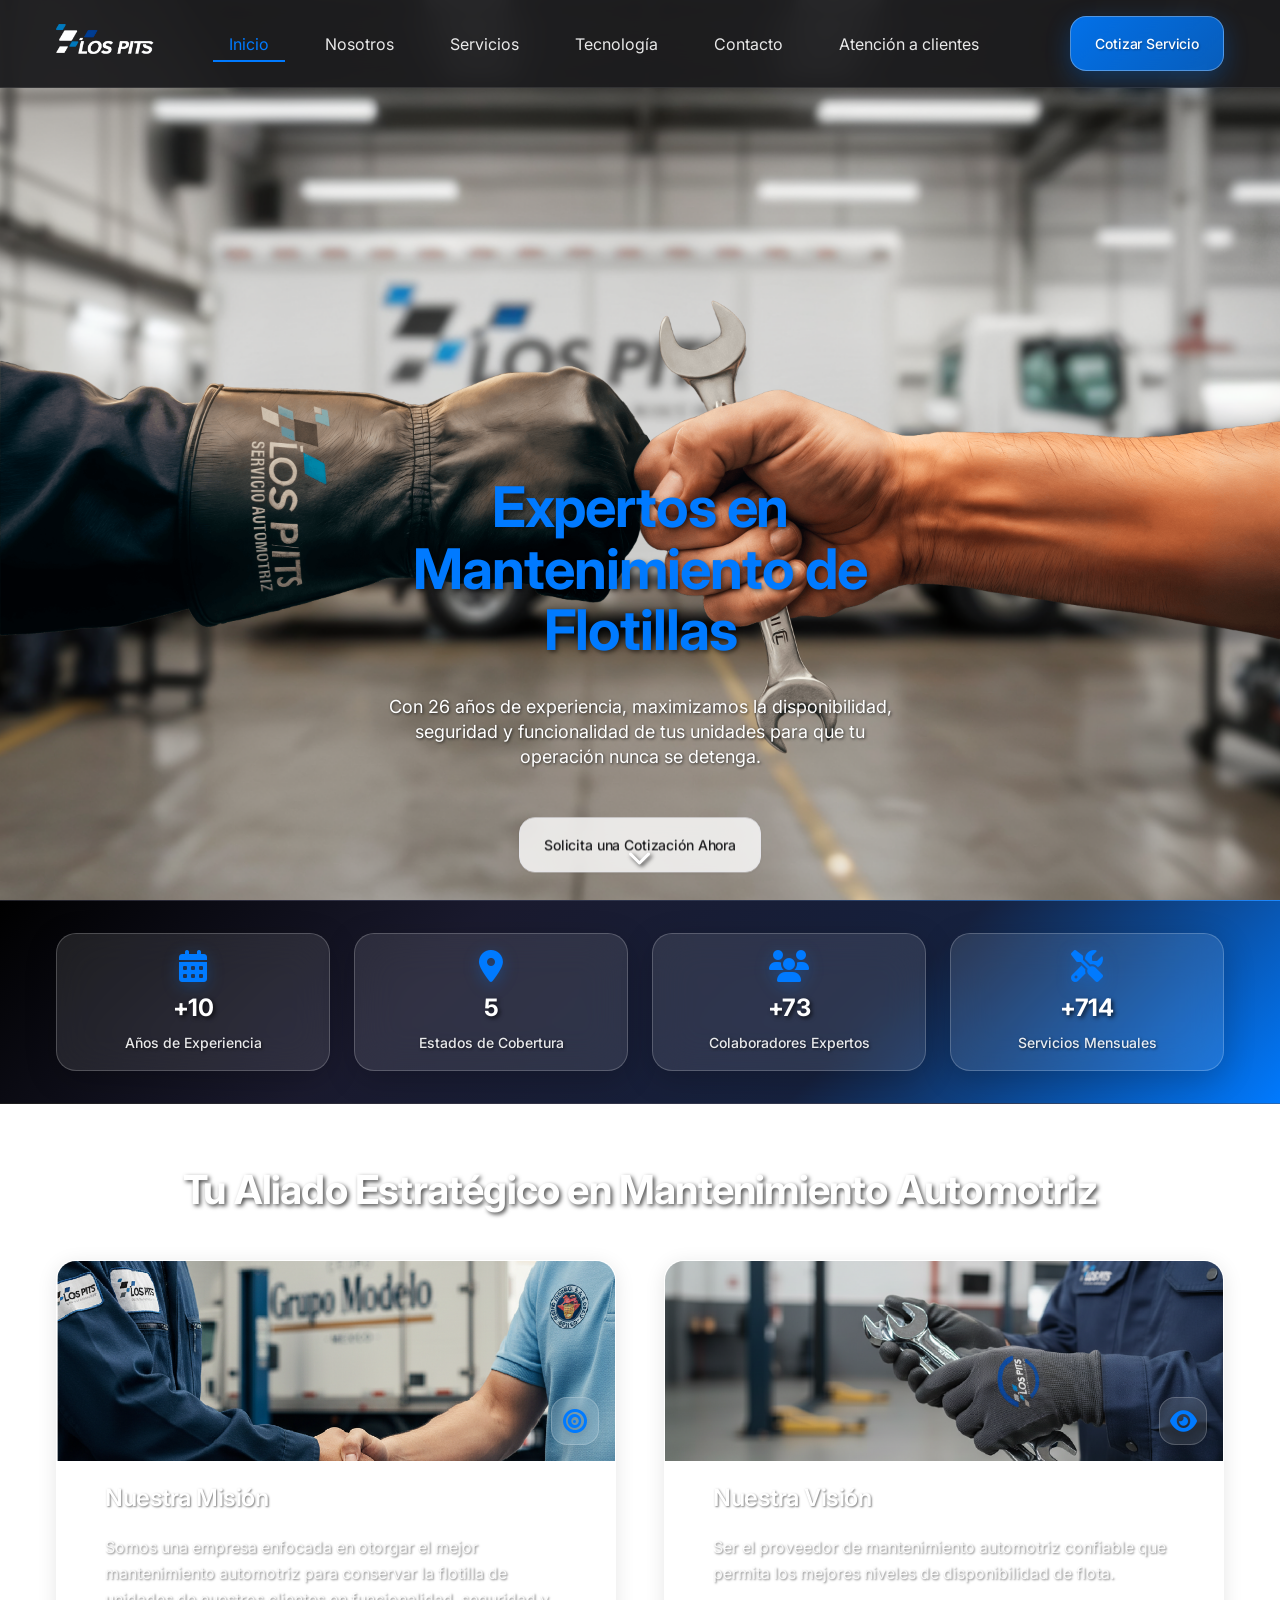
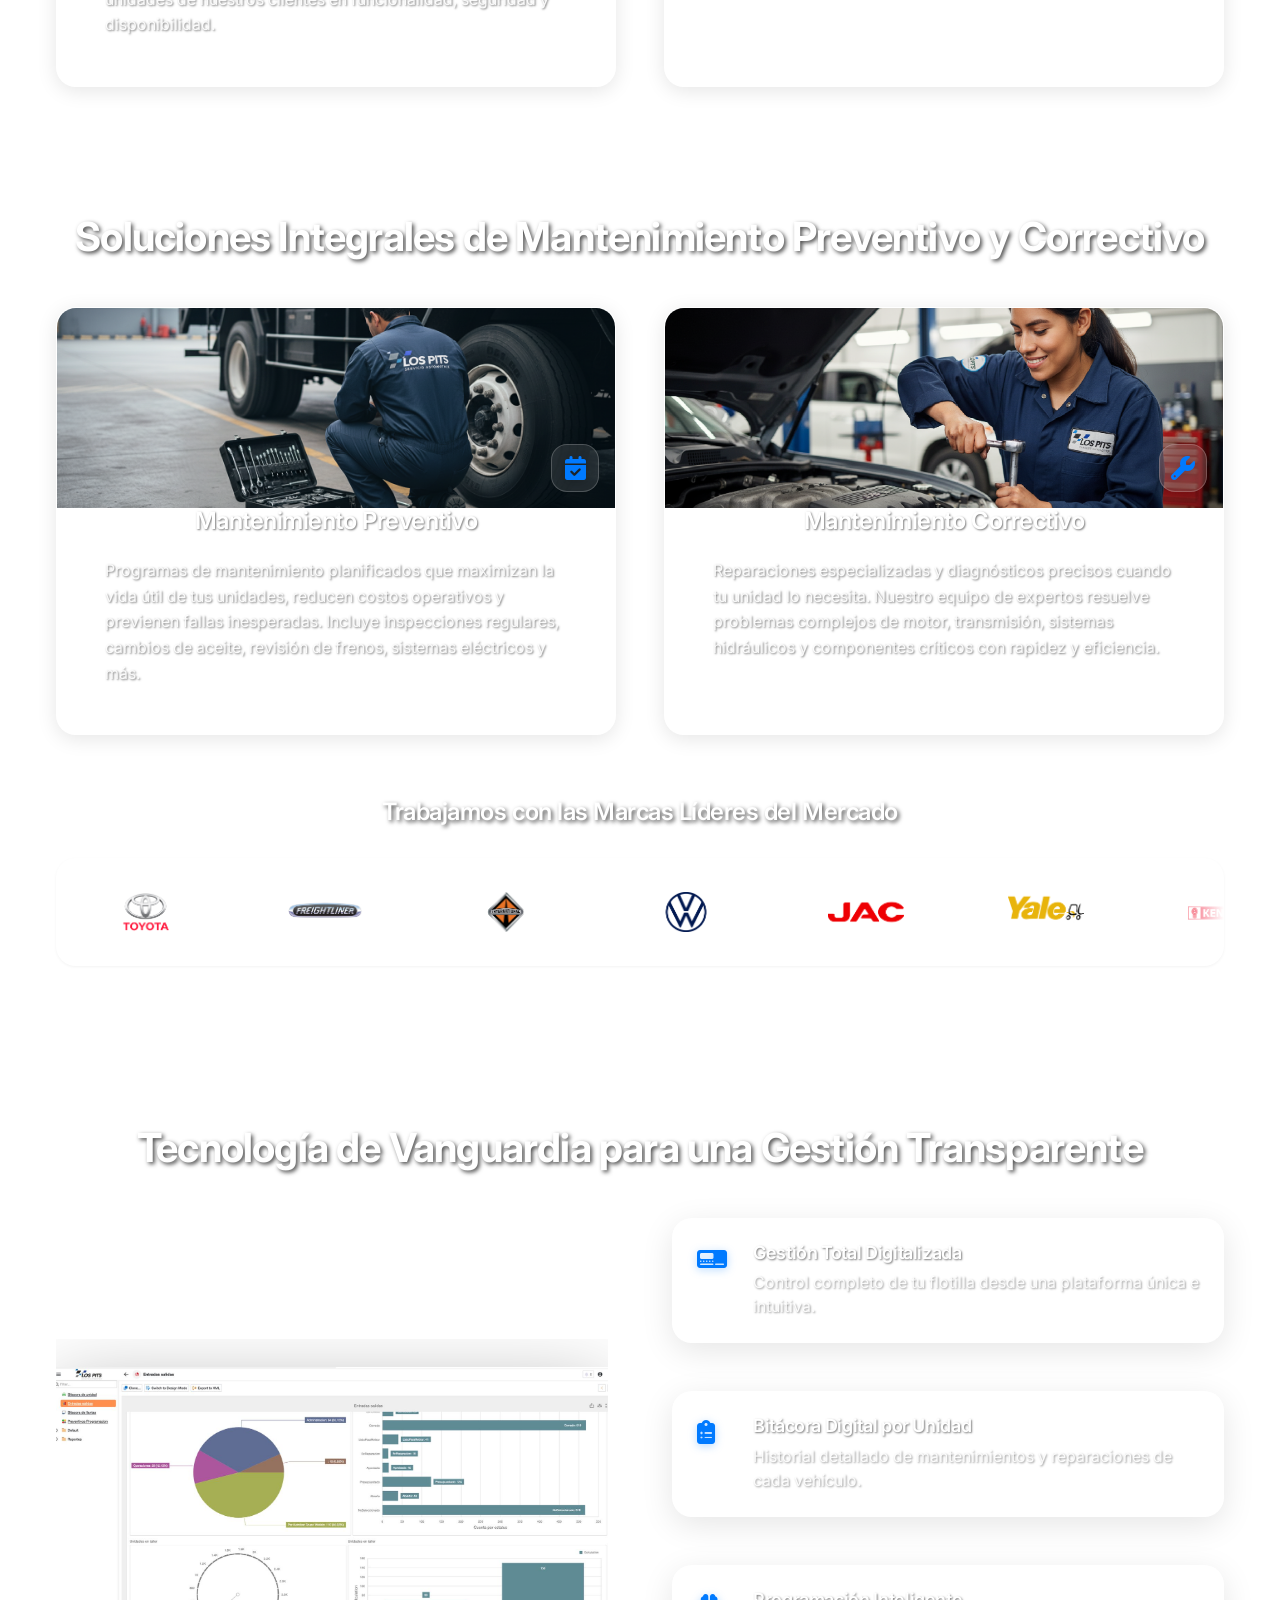
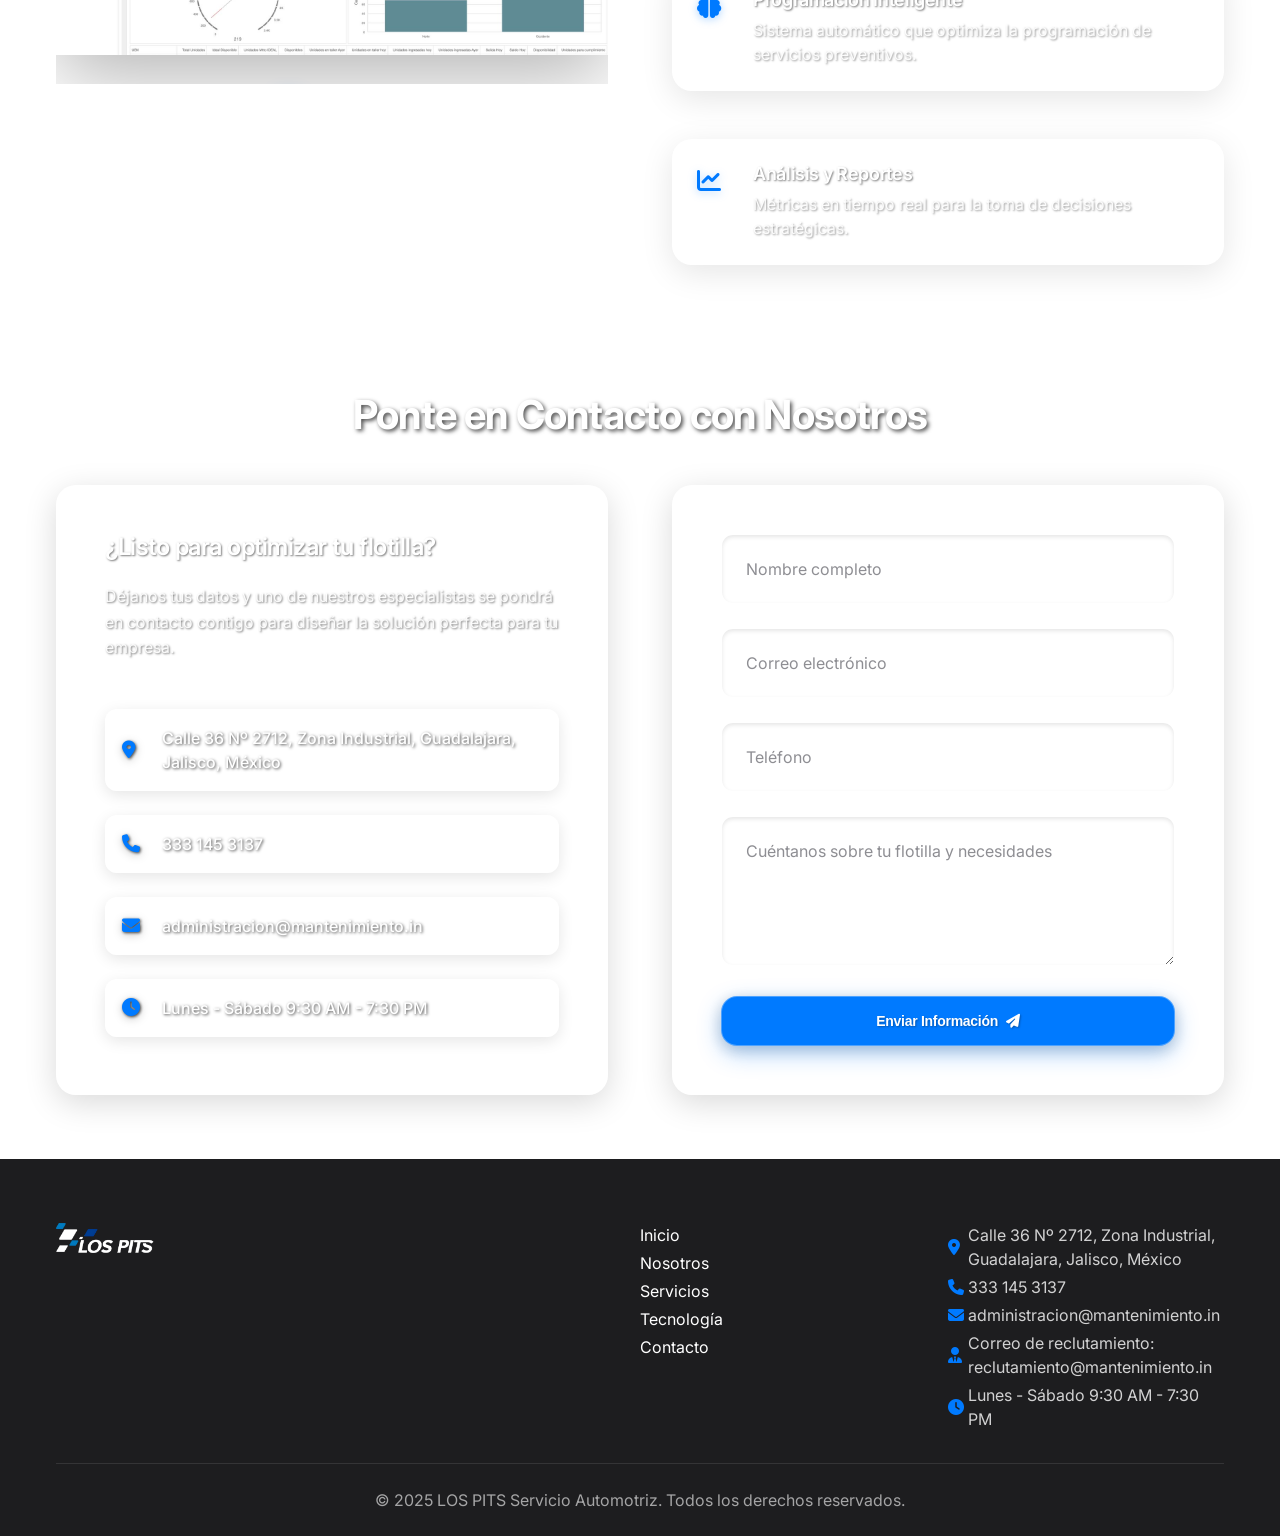
==== commit 52ad9860: "Replace fist image with fistfix.png and add glassmorphism modal" ====
--- a/index.html
+++ b/index.html
@@ -42,6 +42,9 @@
                 <li class="nav__item">
                     <a href="#contacto" class="nav__link">Contacto</a>
                 </li>
+                <li class="nav__item">
+                    <a href="#" class="nav__link" id="customer-service-btn">Atención a clientes</a>
+                </li>
             </ul>
 
             <a href="#contacto" class="btn btn--primary nav__cta">Cotizar Servicio</a>
@@ -57,7 +60,7 @@
         <div class="hero__bg" data-parallax="0.5"></div>
         <div class="hero__overlay"></div>
         <div class="hero__fists">
-            <img src="Fists.png" alt="Fists" />
+            <img src="fistfix.png" alt="Fists" />
         </div>
         <div class="hero__content">
             <h1 class="hero__title">
@@ -432,6 +435,43 @@
         </div>
     </footer>
 
+    <!-- Customer Service Modal -->
+    <div class="modal" id="customer-service-modal">
+        <div class="modal__overlay">
+            <div class="modal__content">
+                <button class="modal__close" id="modal-close">
+                    <i class="fas fa-times"></i>
+                </button>
+                
+                <h3 class="modal__title">Atención a Clientes</h3>
+                <p class="modal__subtitle">Cuéntanos cómo podemos ayudarte</p>
+                
+                <form class="modal__form" id="customer-service-form">
+                    <div class="form__group">
+                        <input type="text" id="cs-name" name="name" class="form__input" placeholder="Nombre completo" required>
+                    </div>
+                    
+                    <div class="form__group">
+                        <input type="email" id="cs-email" name="email" class="form__input" placeholder="Correo electrónico" required>
+                    </div>
+                    
+                    <div class="form__group">
+                        <input type="tel" id="cs-phone" name="phone" class="form__input" placeholder="Teléfono">
+                    </div>
+                    
+                    <div class="form__group">
+                        <textarea id="cs-message" name="message" class="form__textarea" placeholder="Cuéntanos sobre tu flotilla y necesidades" rows="5" required></textarea>
+                    </div>
+                    
+                    <button type="submit" class="btn btn--primary form__submit">
+                        Enviar Información
+                        <i class="fas fa-paper-plane"></i>
+                    </button>
+                </form>
+            </div>
+        </div>
+    </div>
+
     <script src="script.js"></script>
 </body>
 </html>
--- a/styles.css
+++ b/styles.css
@@ -1760,4 +1760,185 @@
     .contact__form {
         padding: var(--spacing-lg);
     }
+}
+
+/* Customer Service Modal - Glassmorphism */
+.modal {
+    position: fixed;
+    top: 0;
+    left: 0;
+    width: 100%;
+    height: 100%;
+    z-index: 9999;
+    display: none;
+    opacity: 0;
+    visibility: hidden;
+    transition: var(--transition);
+}
+
+.modal.active {
+    display: flex;
+    opacity: 1;
+    visibility: visible;
+}
+
+.modal__overlay {
+    position: absolute;
+    top: 0;
+    left: 0;
+    width: 100%;
+    height: 100%;
+    background: rgba(0, 0, 0, 0.4);
+    backdrop-filter: blur(20px);
+    -webkit-backdrop-filter: blur(20px);
+    display: flex;
+    align-items: center;
+    justify-content: center;
+    padding: var(--spacing-md);
+}
+
+.modal__content {
+    /* Glassmorphism effect */
+    background: rgba(255, 255, 255, 0.15);
+    backdrop-filter: blur(20px);
+    -webkit-backdrop-filter: blur(20px);
+    border: 1px solid rgba(255, 255, 255, 0.2);
+    border-radius: 20px;
+    padding: var(--spacing-2xl);
+    max-width: 500px;
+    width: 100%;
+    max-height: 90vh;
+    overflow-y: auto;
+    position: relative;
+    box-shadow: 
+        0 8px 32px rgba(0, 0, 0, 0.12),
+        0 2px 16px rgba(0, 0, 0, 0.08),
+        inset 0 1px 0 rgba(255, 255, 255, 0.3);
+    transform: translateY(30px);
+    transition: var(--transition);
+}
+
+.modal.active .modal__content {
+    transform: translateY(0);
+}
+
+.modal__close {
+    position: absolute;
+    top: var(--spacing-md);
+    right: var(--spacing-md);
+    background: rgba(255, 255, 255, 0.2);
+    backdrop-filter: blur(10px);
+    -webkit-backdrop-filter: blur(10px);
+    border: 1px solid rgba(255, 255, 255, 0.3);
+    font-size: 1.2rem;
+    color: rgba(255, 255, 255, 0.9);
+    cursor: pointer;
+    padding: var(--spacing-sm);
+    border-radius: 50%;
+    width: 32px;
+    height: 32px;
+    display: flex;
+    align-items: center;
+    justify-content: center;
+    transition: var(--transition);
+}
+
+.modal__close:hover {
+    background: rgba(255, 255, 255, 0.3);
+    color: rgba(255, 255, 255, 1);
+    transform: scale(1.1);
+}
+
+.modal__title {
+    font-size: var(--font-size-xl);
+    font-weight: 600;
+    color: rgba(255, 255, 255, 0.95);
+    margin-bottom: var(--spacing-sm);
+    text-align: center;
+    text-shadow: 0 2px 4px rgba(0, 0, 0, 0.1);
+}
+
+.modal__subtitle {
+    color: rgba(255, 255, 255, 0.8);
+    text-align: center;
+    margin-bottom: var(--spacing-xl);
+    text-shadow: 0 1px 2px rgba(0, 0, 0, 0.1);
+}
+
+.modal__form .form__group {
+    margin-bottom: var(--spacing-lg);
+}
+
+.modal__form .form__input,
+.modal__form .form__textarea {
+    width: 100%;
+    padding: var(--spacing-lg);
+    background: rgba(255, 255, 255, 0.15);
+    backdrop-filter: blur(10px);
+    -webkit-backdrop-filter: blur(10px);
+    border: 1px solid rgba(255, 255, 255, 0.2);
+    border-radius: 12px;
+    font-family: var(--font-primary);
+    font-size: var(--font-size-md);
+    transition: var(--transition);
+    color: rgba(255, 255, 255, 0.9);
+}
+
+.modal__form .form__input:focus,
+.modal__form .form__textarea:focus {
+    outline: none;
+    background: rgba(255, 255, 255, 0.2);
+    border-color: rgba(255, 255, 255, 0.4);
+    box-shadow: 
+        0 0 0 3px rgba(255, 255, 255, 0.1),
+        0 4px 20px rgba(0, 0, 0, 0.1);
+}
+
+.modal__form .form__input::placeholder,
+.modal__form .form__textarea::placeholder {
+    color: rgba(255, 255, 255, 0.7);
+}
+
+.modal__form .form__textarea {
+    resize: vertical;
+    min-height: 120px;
+}
+
+.modal__form .form__submit {
+    width: 100%;
+    justify-content: center;
+    gap: var(--spacing-sm);
+    background: rgba(30, 144, 255, 0.8);
+    backdrop-filter: blur(10px);
+    -webkit-backdrop-filter: blur(10px);
+    border: 1px solid rgba(255, 255, 255, 0.2);
+    box-shadow: 
+        0 4px 20px rgba(30, 144, 255, 0.3),
+        inset 0 1px 0 rgba(255, 255, 255, 0.2);
+    transition: var(--transition);
+}
+
+.modal__form .form__submit:hover {
+    background: rgba(30, 144, 255, 0.9);
+    transform: translateY(-2px);
+    box-shadow: 
+        0 6px 25px rgba(30, 144, 255, 0.4),
+        inset 0 1px 0 rgba(255, 255, 255, 0.3);
+}
+
+/* Mobile responsiveness for modal */
+@media (max-width: 768px) {
+    .modal__overlay {
+        padding: var(--spacing-sm);
+    }
+    
+    .modal__content {
+        padding: var(--spacing-xl);
+        max-height: 95vh;
+        border-radius: 16px;
+    }
+    
+    .modal__title {
+        font-size: var(--font-size-lg);
+    }
 }
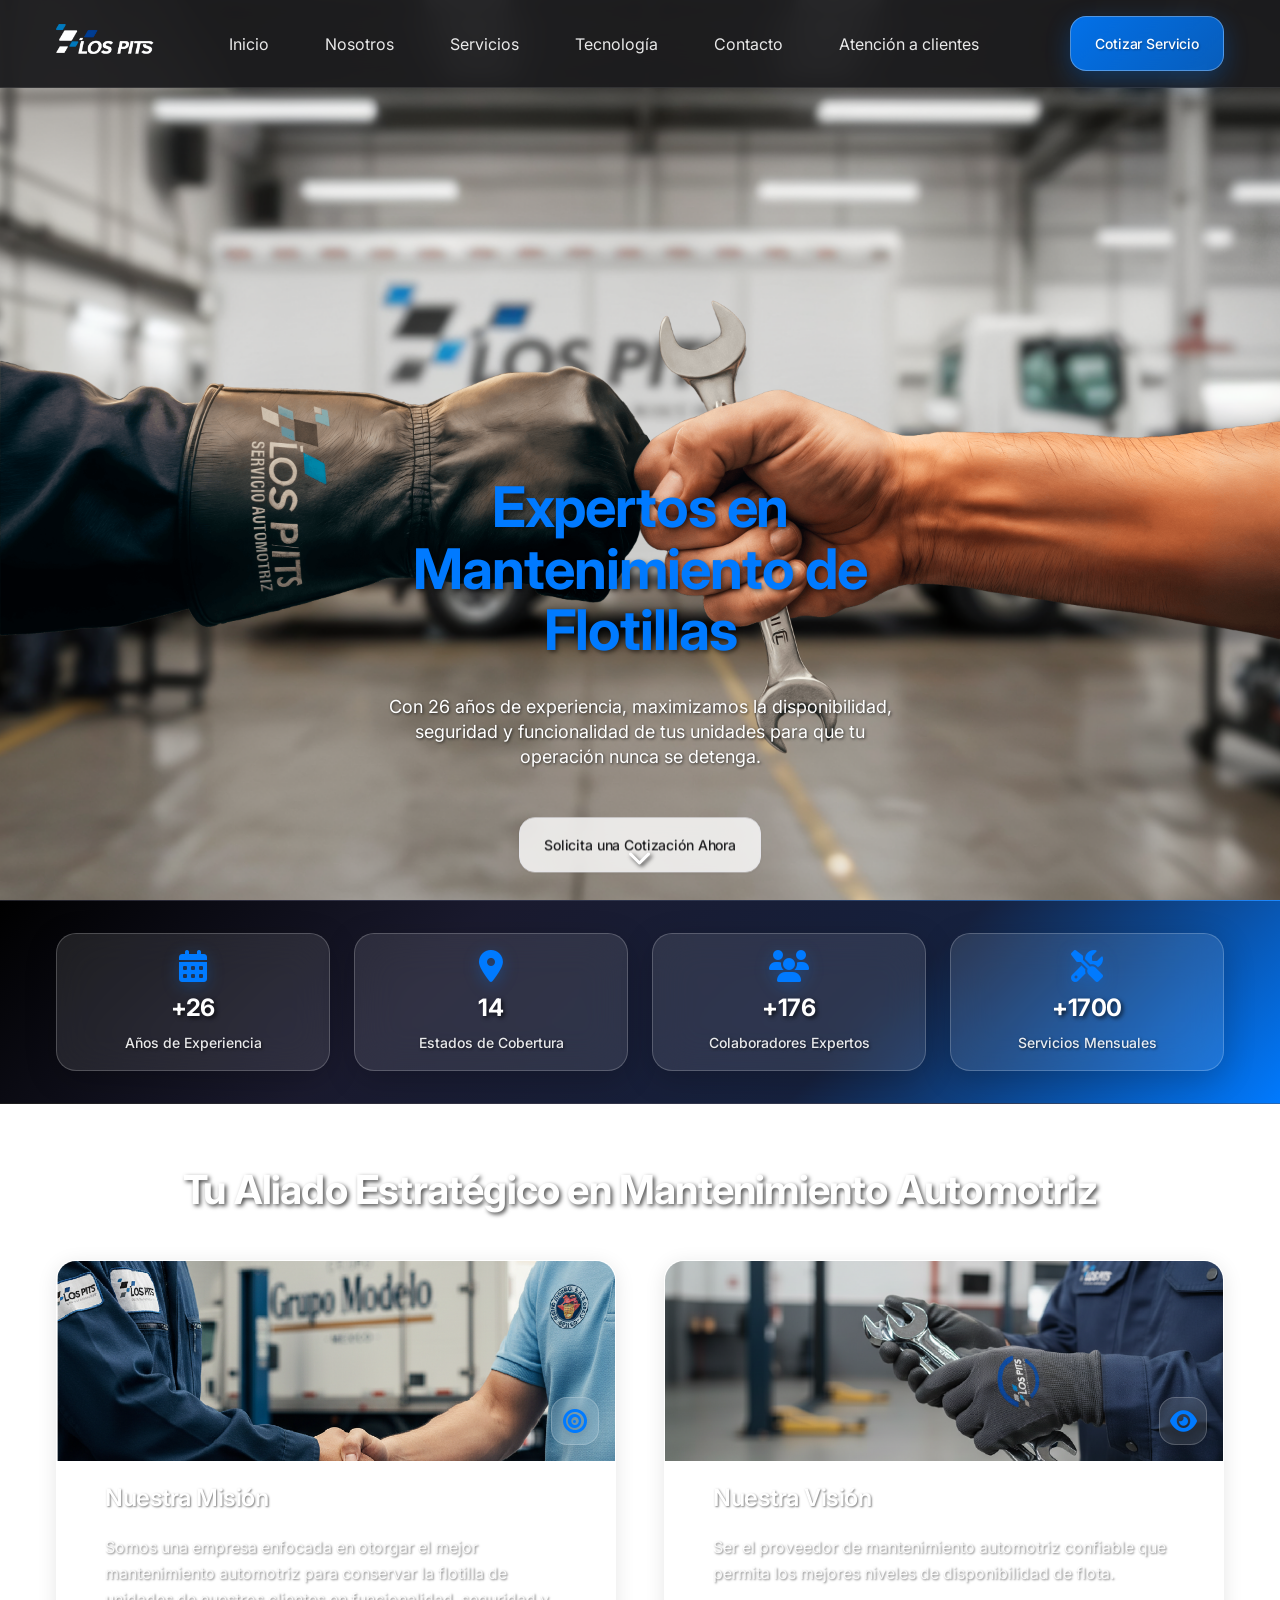
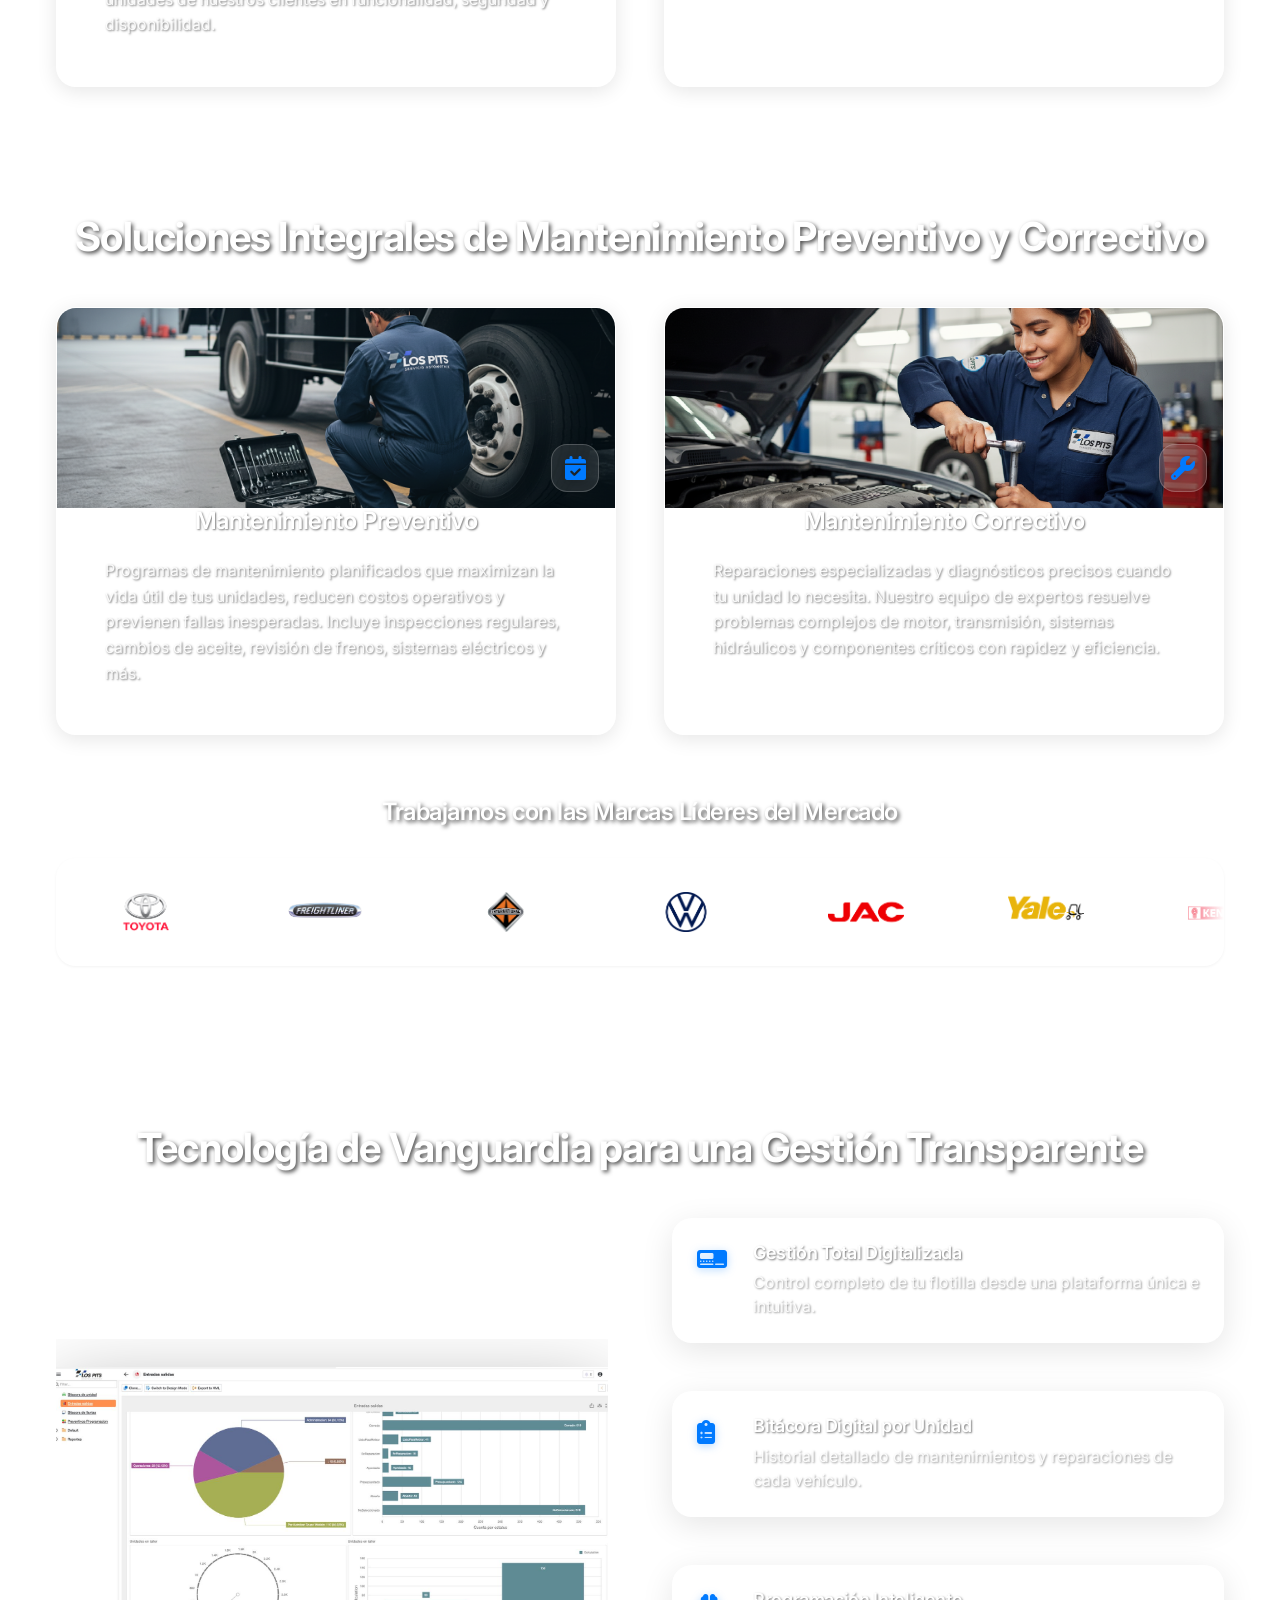
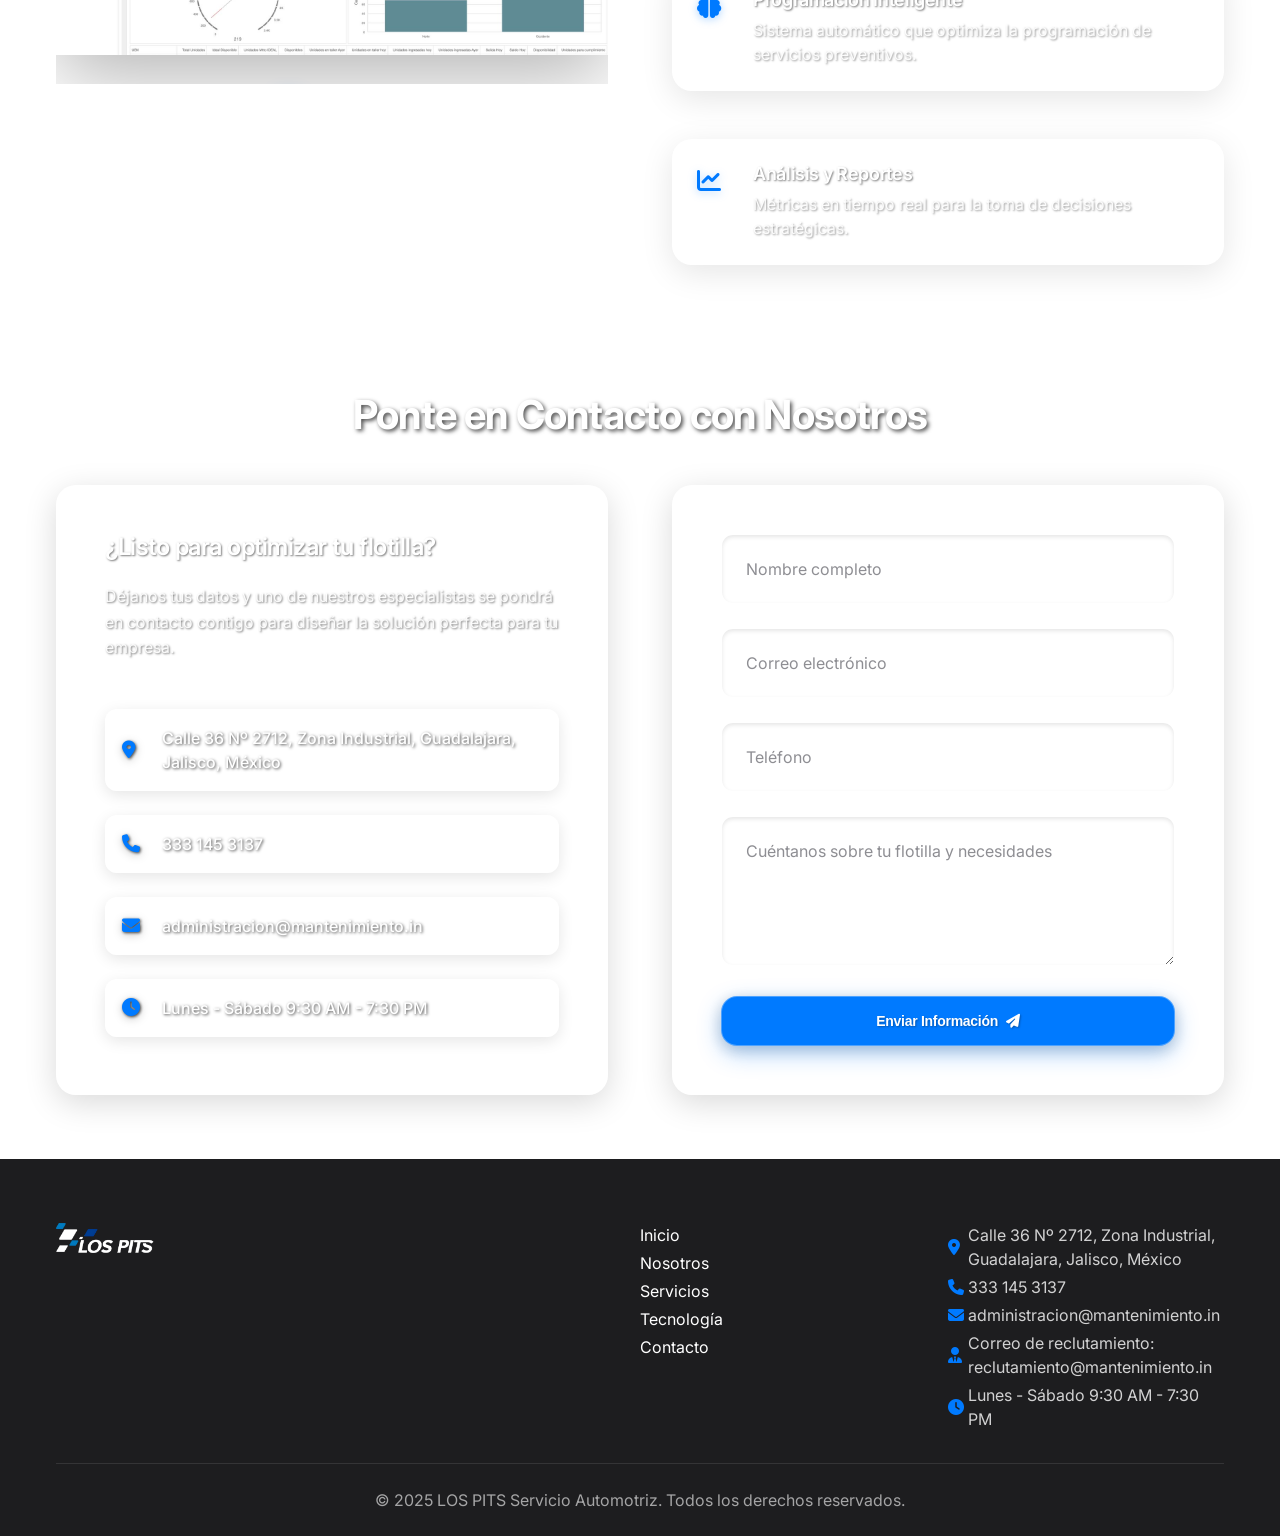
==== commit b06c0187: "Integrate Formspree for contact forms - now sends emails" ====
--- a/index.html
+++ b/index.html
@@ -370,22 +370,26 @@
                     </div>
                 </div>
                 
-                <form class="contact__form" id="contact-form">
-                    <div class="form__group">
-                        <input type="text" id="name" name="name" class="form__input" placeholder="Nombre completo" required>
-                    </div>
-                    
-                    <div class="form__group">
-                        <input type="email" id="email" name="email" class="form__input" placeholder="Correo electrónico" required>
-                    </div>
-                    
-                    <div class="form__group">
-                        <input type="tel" id="phone" name="phone" class="form__input" placeholder="Teléfono">
-                    </div>
-                    
-                    <div class="form__group">
-                        <textarea id="message" name="message" class="form__textarea" placeholder="Cuéntanos sobre tu flotilla y necesidades" rows="5" required></textarea>
-                    </div>
+                <form class="contact__form" action="https://formspree.io/f/xovkqdkg" method="POST">
+                    <div class="form__group">
+                        <input type="text" name="name" class="form__input" placeholder="Nombre completo" required>
+                    </div>
+                    
+                    <div class="form__group">
+                        <input type="email" name="email" class="form__input" placeholder="Correo electrónico" required>
+                    </div>
+                    
+                    <div class="form__group">
+                        <input type="tel" name="phone" class="form__input" placeholder="Teléfono">
+                    </div>
+                    
+                    <div class="form__group">
+                        <textarea name="message" class="form__textarea" placeholder="Cuéntanos sobre tu flotilla y necesidades" rows="5" required></textarea>
+                    </div>
+                    
+                    <!-- Hidden field to identify form source -->
+                    <input type="hidden" name="_subject" value="Nuevo contacto desde página web - Los Pits">
+                    <input type="hidden" name="form_type" value="contacto_principal">
                     
                     <button type="submit" class="btn btn--primary form__submit">
                         Enviar Información
@@ -436,7 +440,7 @@
     </footer>
 
     <!-- Customer Service Modal -->
-    <div class="modal" id="customer-service-modal">
+    <div class="modal" id="customer-service-modal" style="display: none !important;">
         <div class="modal__overlay">
             <div class="modal__content">
                 <button class="modal__close" id="modal-close">
@@ -446,22 +450,26 @@
                 <h3 class="modal__title">Atención a Clientes</h3>
                 <p class="modal__subtitle">Cuéntanos cómo podemos ayudarte</p>
                 
-                <form class="modal__form" id="customer-service-form">
-                    <div class="form__group">
-                        <input type="text" id="cs-name" name="name" class="form__input" placeholder="Nombre completo" required>
-                    </div>
-                    
-                    <div class="form__group">
-                        <input type="email" id="cs-email" name="email" class="form__input" placeholder="Correo electrónico" required>
-                    </div>
-                    
-                    <div class="form__group">
-                        <input type="tel" id="cs-phone" name="phone" class="form__input" placeholder="Teléfono">
-                    </div>
-                    
-                    <div class="form__group">
-                        <textarea id="cs-message" name="message" class="form__textarea" placeholder="Cuéntanos sobre tu flotilla y necesidades" rows="5" required></textarea>
-                    </div>
+                <form class="modal__form" action="https://formspree.io/f/xovkqdkg" method="POST">
+                    <div class="form__group">
+                        <input type="text" name="name" class="form__input" placeholder="Nombre completo" required>
+                    </div>
+                    
+                    <div class="form__group">
+                        <input type="email" name="email" class="form__input" placeholder="Correo electrónico" required>
+                    </div>
+                    
+                    <div class="form__group">
+                        <input type="tel" name="phone" class="form__input" placeholder="Teléfono">
+                    </div>
+                    
+                    <div class="form__group">
+                        <textarea name="message" class="form__textarea" placeholder="Cuéntanos sobre tu flotilla y necesidades" rows="5" required></textarea>
+                    </div>
+                    
+                    <!-- Hidden fields to identify form source -->
+                    <input type="hidden" name="_subject" value="Atención a Clientes - Los Pits">
+                    <input type="hidden" name="form_type" value="atencion_clientes">
                     
                     <button type="submit" class="btn btn--primary form__submit">
                         Enviar Información
--- a/styles.css
+++ b/styles.css
@@ -1764,22 +1764,22 @@
 
 /* Customer Service Modal - Glassmorphism */
 .modal {
-    position: fixed;
-    top: 0;
-    left: 0;
-    width: 100%;
-    height: 100%;
-    z-index: 9999;
-    display: none;
+    position: fixed !important;
+    top: 0 !important;
+    left: 0 !important;
+    width: 100% !important;
+    height: 100% !important;
+    z-index: 9999 !important;
+    display: none !important;
     opacity: 0;
     visibility: hidden;
     transition: var(--transition);
 }
 
 .modal.active {
-    display: flex;
-    opacity: 1;
-    visibility: visible;
+    display: flex !important;
+    opacity: 1 !important;
+    visibility: visible !important;
 }
 
 .modal__overlay {
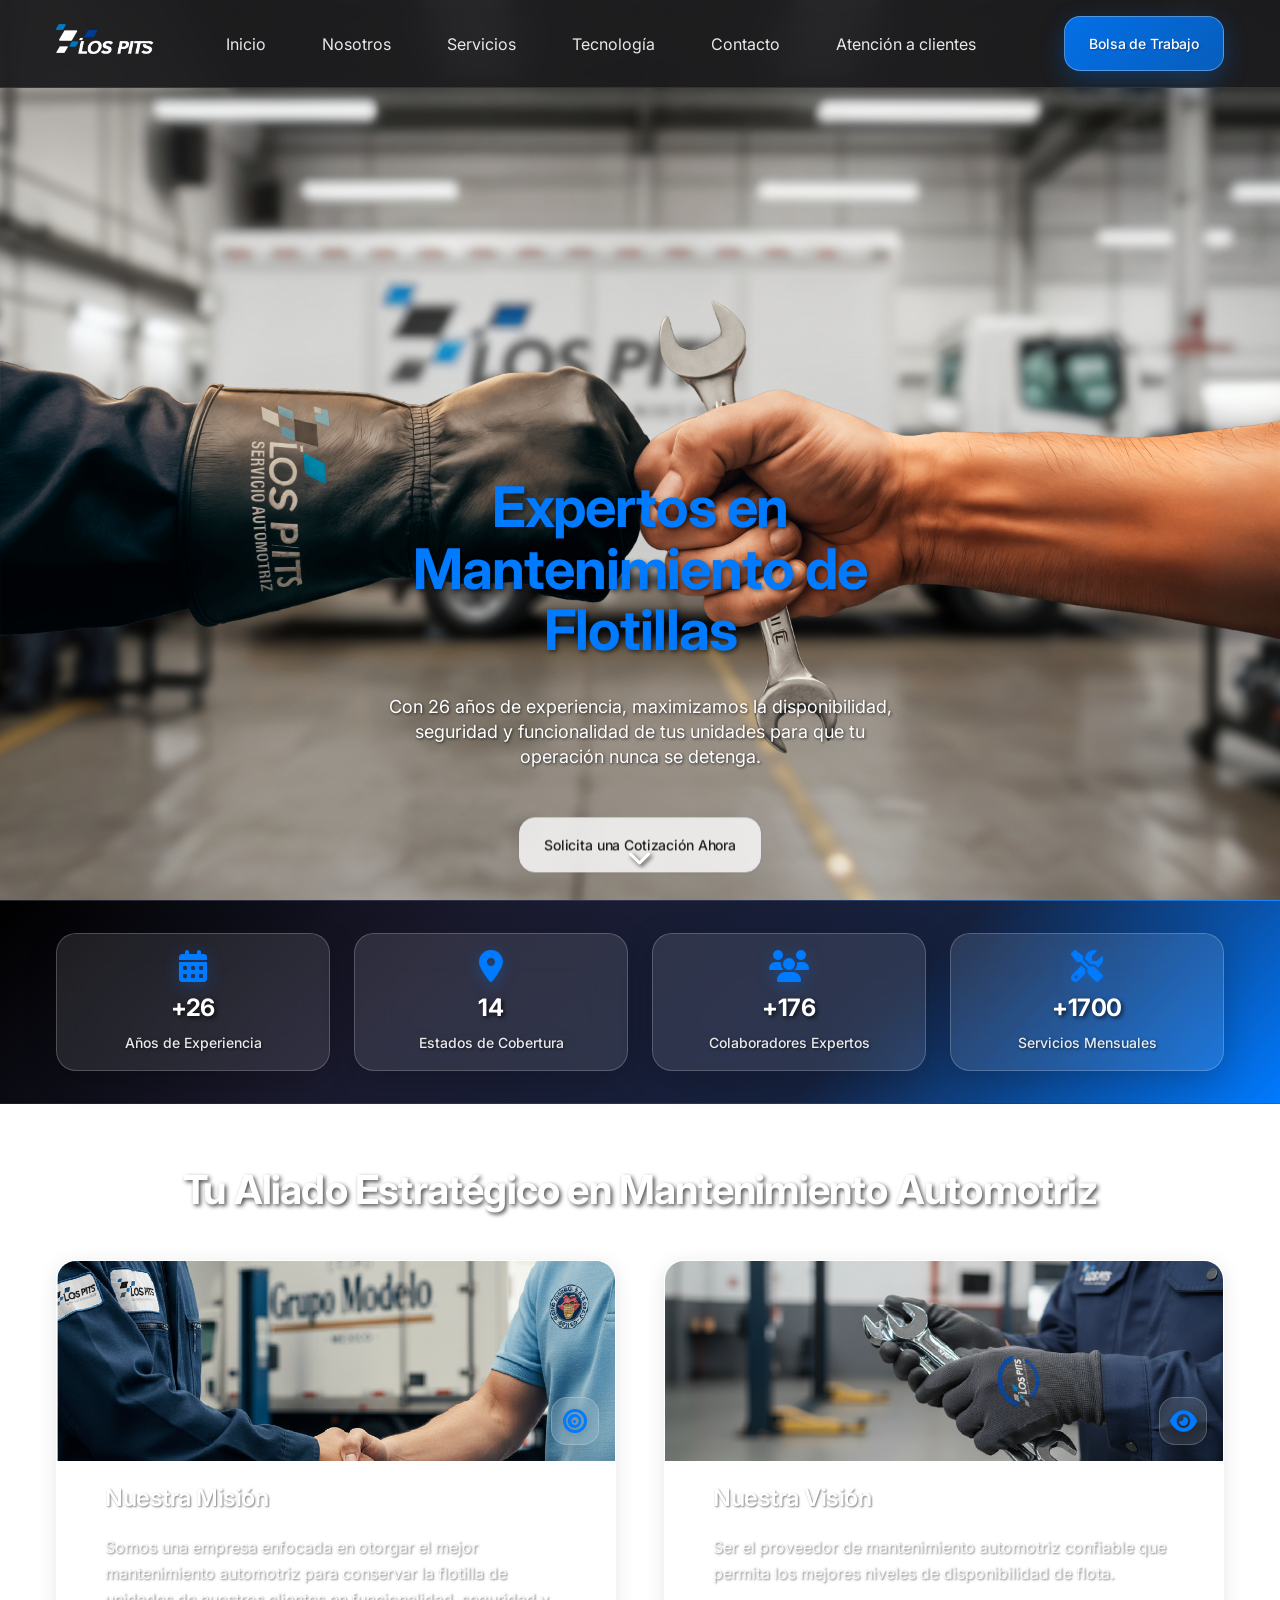
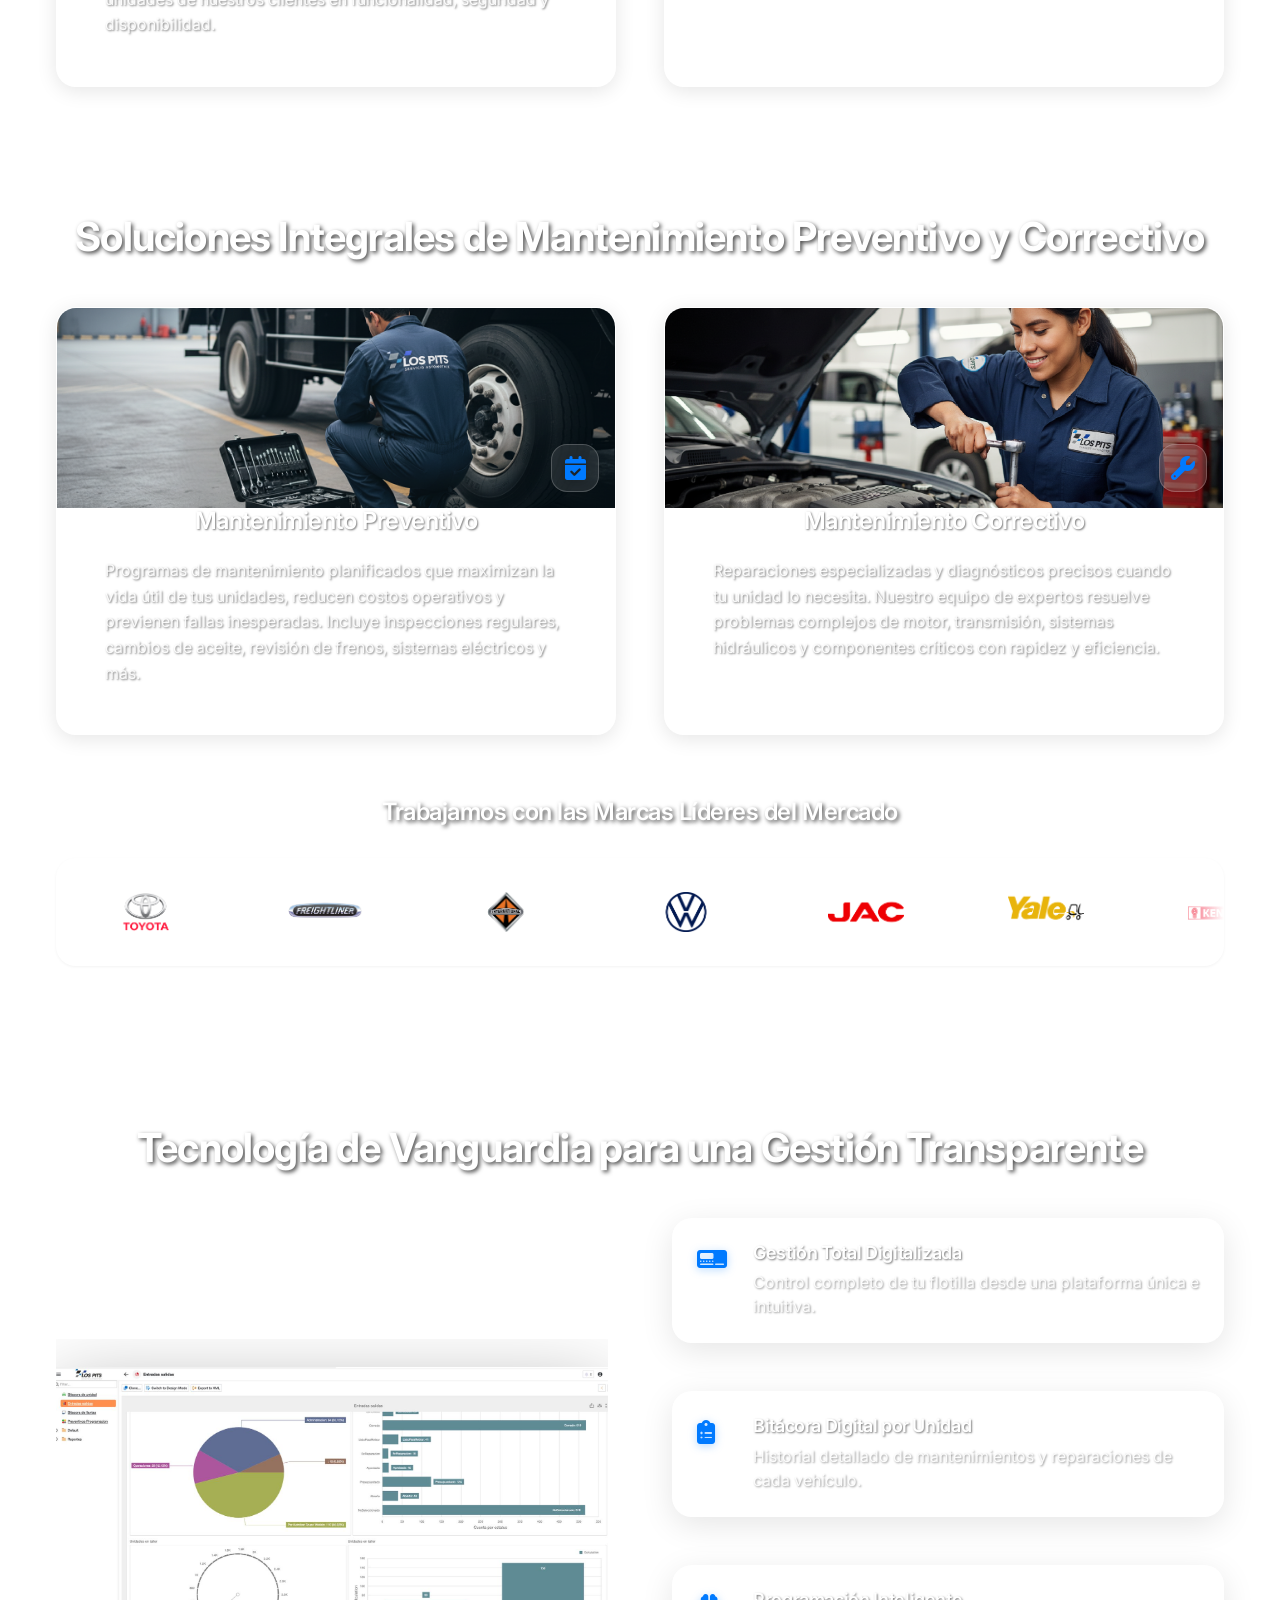
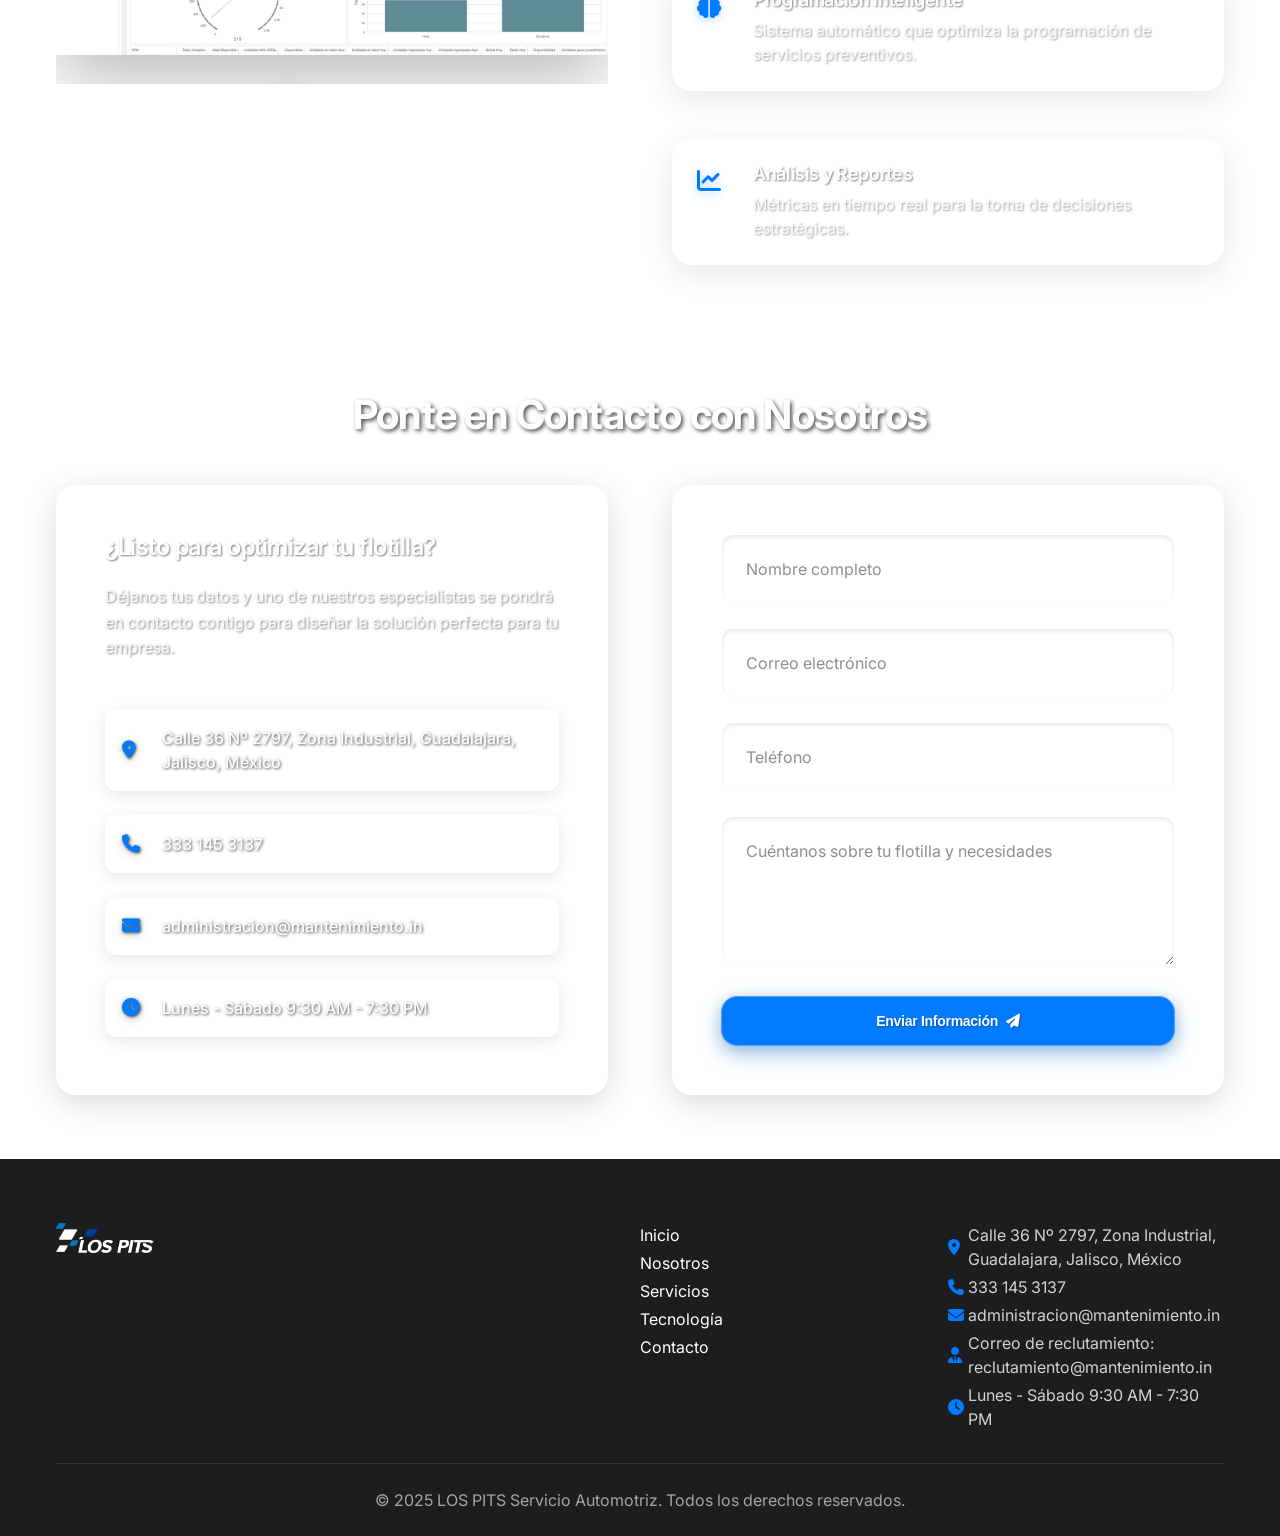
==== commit 56c4fe21: "Fix navigation: hide Bolsa de Trabajo menu item on desktop, show only blue button" ====
--- a/index.html
+++ b/index.html
@@ -45,9 +45,12 @@
                 <li class="nav__item">
                     <a href="#" class="nav__link" id="customer-service-btn">Atención a clientes</a>
                 </li>
+                <li class="nav__item nav__item--mobile-only">
+                    <a href="#" class="nav__link" id="job-application-btn-mobile">Bolsa de Trabajo</a>
+                </li>
             </ul>
 
-            <a href="#contacto" class="btn btn--primary nav__cta">Cotizar Servicio</a>
+            <a href="#" class="btn btn--primary nav__cta" id="job-application-btn">Bolsa de Trabajo</a>
             
             <div class="nav__toggle" id="nav-toggle">
                 <i class="fas fa-bars"></i>
@@ -353,7 +356,7 @@
                     <div class="contact__details">
                         <div class="contact__detail">
                             <i class="fas fa-map-marker-alt"></i>
-                            <span>Calle 36 Nº 2712, Zona Industrial, Guadalajara, Jalisco, México</span>
+                            <span>Calle 36 Nº 2797, Zona Industrial, Guadalajara, Jalisco, México</span>
                         </div>
                         <div class="contact__detail">
                             <i class="fas fa-phone"></i>
@@ -370,7 +373,7 @@
                     </div>
                 </div>
                 
-                <form class="contact__form" action="https://formspree.io/f/xovkqdkg" method="POST">
+                <form class="contact__form" action="https://formspree.io/f/mdkwoqry" method="POST">
                     <div class="form__group">
                         <input type="text" name="name" class="form__input" placeholder="Nombre completo" required>
                     </div>
@@ -422,7 +425,7 @@
                 
                 <div class="footer__contact">
                     <div class="footer__contact-info">
-                        <p><i class="fas fa-map-marker-alt"></i> Calle 36 Nº 2712, Zona Industrial, Guadalajara, Jalisco, México</p>
+                        <p><i class="fas fa-map-marker-alt"></i> Calle 36 Nº 2797, Zona Industrial, Guadalajara, Jalisco, México</p>
                         <p><i class="fas fa-phone"></i> 333 145 3137</p>
                         <p><i class="fas fa-envelope"></i> administracion@mantenimiento.in</p>
                         <p><i class="fas fa-user-tie"></i> Correo de reclutamiento: reclutamiento@mantenimiento.in</p>
@@ -450,7 +453,7 @@
                 <h3 class="modal__title">Atención a Clientes</h3>
                 <p class="modal__subtitle">Cuéntanos cómo podemos ayudarte</p>
                 
-                <form class="modal__form" action="https://formspree.io/f/xovkqdkg" method="POST">
+                <form class="modal__form" action="https://formspree.io/f/mdkwoqry" method="POST">
                     <div class="form__group">
                         <input type="text" name="name" class="form__input" placeholder="Nombre completo" required>
                     </div>
@@ -464,7 +467,7 @@
                     </div>
                     
                     <div class="form__group">
-                        <textarea name="message" class="form__textarea" placeholder="Cuéntanos sobre tu flotilla y necesidades" rows="5" required></textarea>
+                        <textarea name="message" class="form__textarea" placeholder="En que podemos ayudarte" rows="5" required></textarea>
                     </div>
                     
                     <!-- Hidden fields to identify form source -->
@@ -480,6 +483,47 @@
         </div>
     </div>
 
+    <!-- Job Application Modal -->
+    <div class="modal" id="job-application-modal" style="display: none;">
+        <div class="modal__overlay" id="job-modal-overlay">
+            <div class="modal__content">
+                <button class="modal__close" id="job-modal-close">
+                    <i class="fas fa-times"></i>
+                </button>
+                
+                <h3 class="modal__title">Únete a nuestro Equipo</h3>
+                <p class="modal__subtitle">Cuéntanos sobre ti</p>
+                
+                <form class="modal__form" action="https://formspree.io/f/xzzjbnln" method="POST">
+                    <div class="form__group">
+                        <input type="text" name="name" class="form__input" placeholder="Nombre completo" required>
+                    </div>
+                    
+                    <div class="form__group">
+                        <input type="email" name="email" class="form__input" placeholder="Correo electrónico" required>
+                    </div>
+                    
+                    <div class="form__group">
+                        <input type="tel" name="phone" class="form__input" placeholder="Teléfono">
+                    </div>
+                    
+                    <div class="form__group">
+                        <textarea name="message" class="form__textarea" placeholder="Cuéntanos sobre ti" rows="5" required></textarea>
+                    </div>
+                    
+                    <!-- Hidden fields to identify form source -->
+                    <input type="hidden" name="_subject" value="Solicitud de Empleo - Los Pits">
+                    <input type="hidden" name="form_type" value="bolsa_trabajo">
+                    
+                    <button type="submit" class="btn btn--primary form__submit">
+                        Enviar Información
+                        <i class="fas fa-paper-plane"></i>
+                    </button>
+                </form>
+            </div>
+        </div>
+    </div>
+
     <script src="script.js"></script>
 </body>
 </html>
--- a/styles.css
+++ b/styles.css
@@ -276,6 +276,11 @@
     background: var(--accent-color);
     transition: all 0.3s ease;
     transform: translateX(-50%);
+}
+
+/* Hide mobile-only nav items on desktop */
+.nav__item--mobile-only {
+    display: none;
 }
 
 .nav__link:hover {
@@ -1332,6 +1337,11 @@
         right: 0;
     }
     
+    /* Show mobile-only nav items on mobile */
+    .nav__item--mobile-only {
+        display: block;
+    }
+    
     .nav__link {
         padding: var(--spacing-md) var(--spacing-lg);
         font-size: var(--font-size-base);
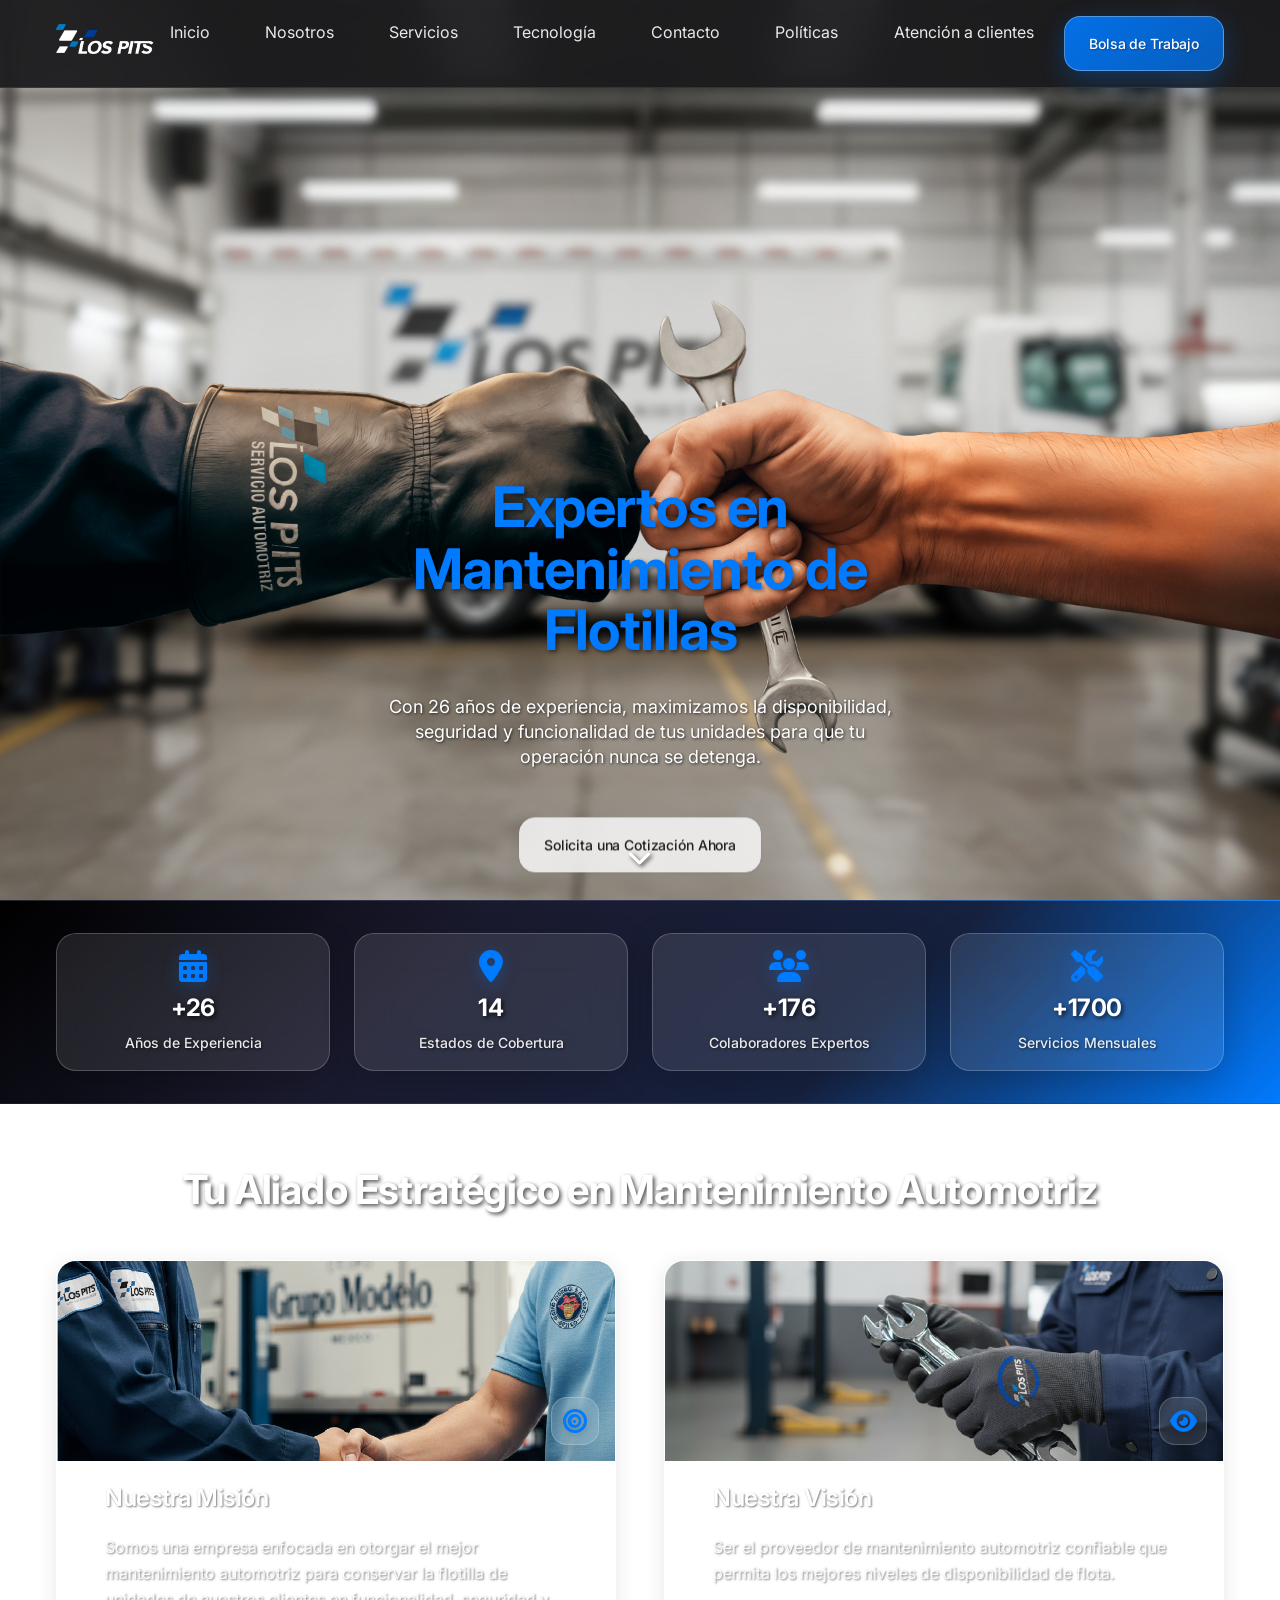
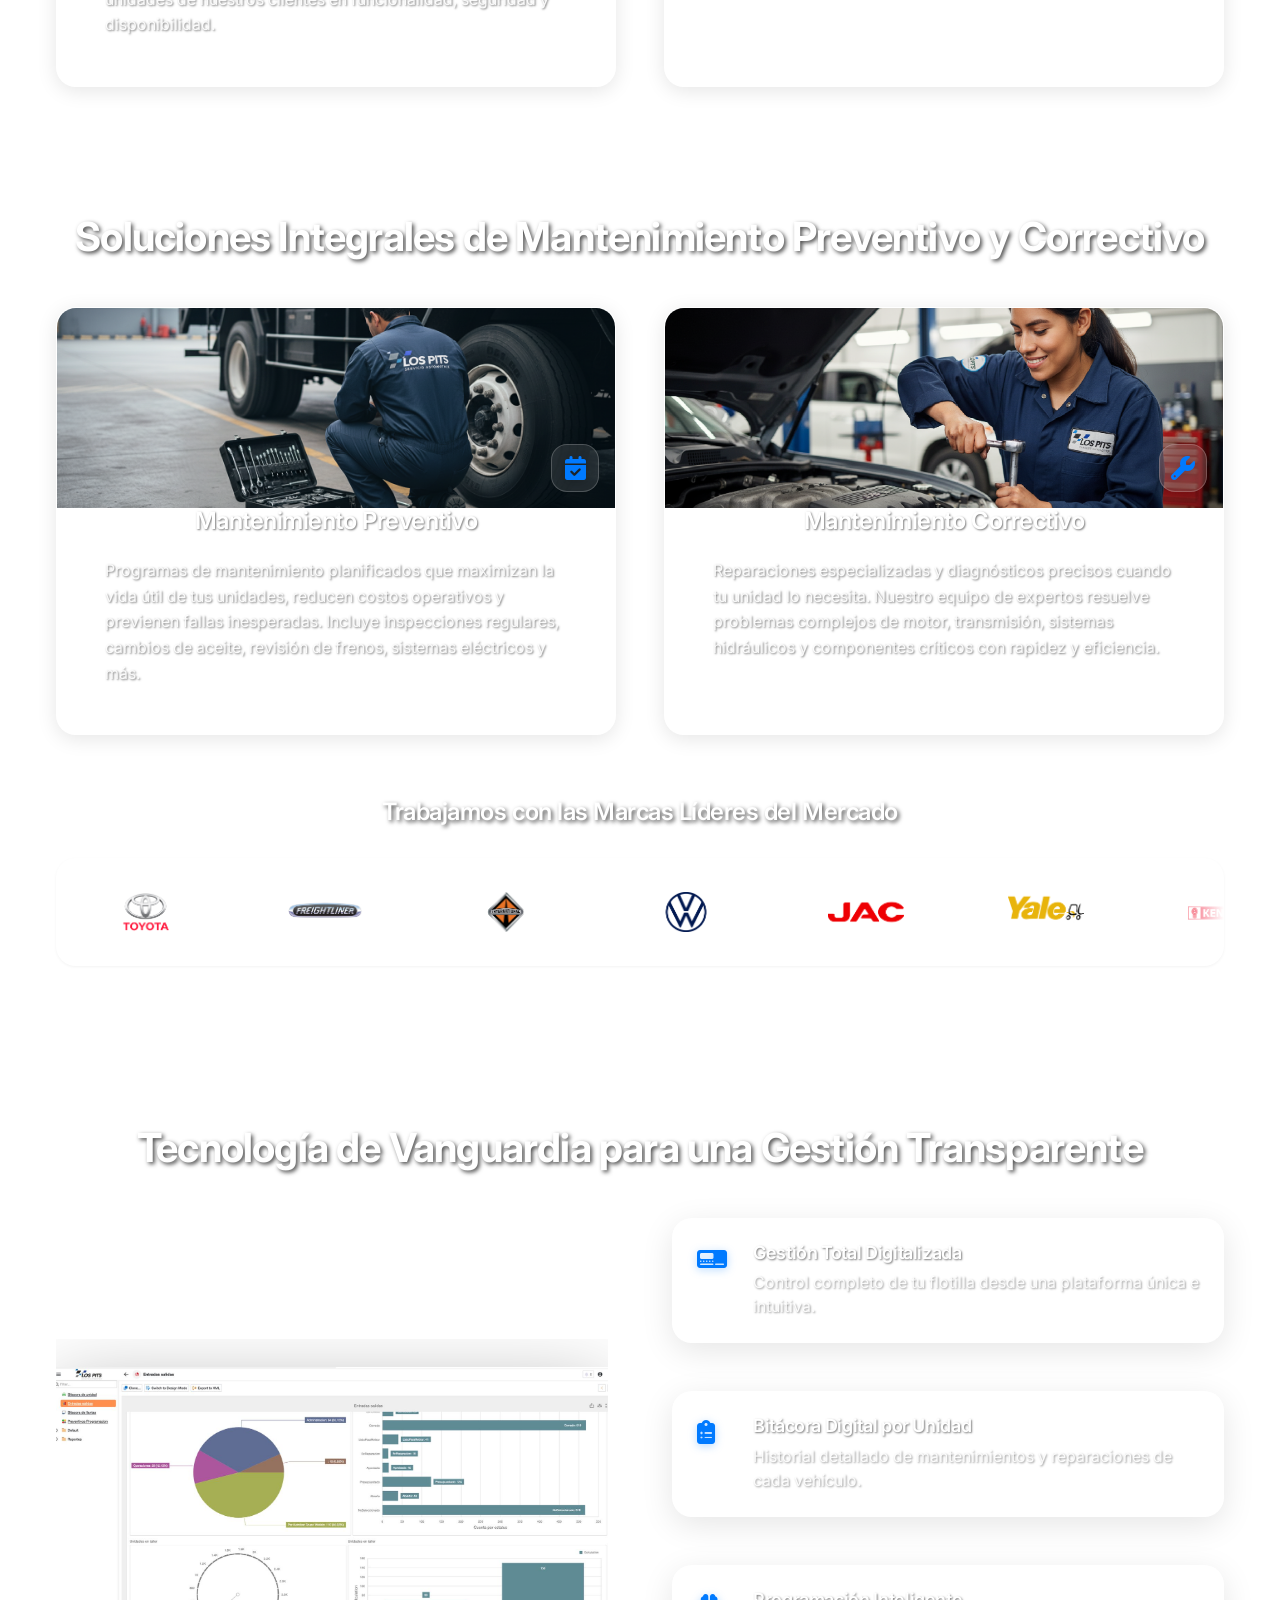
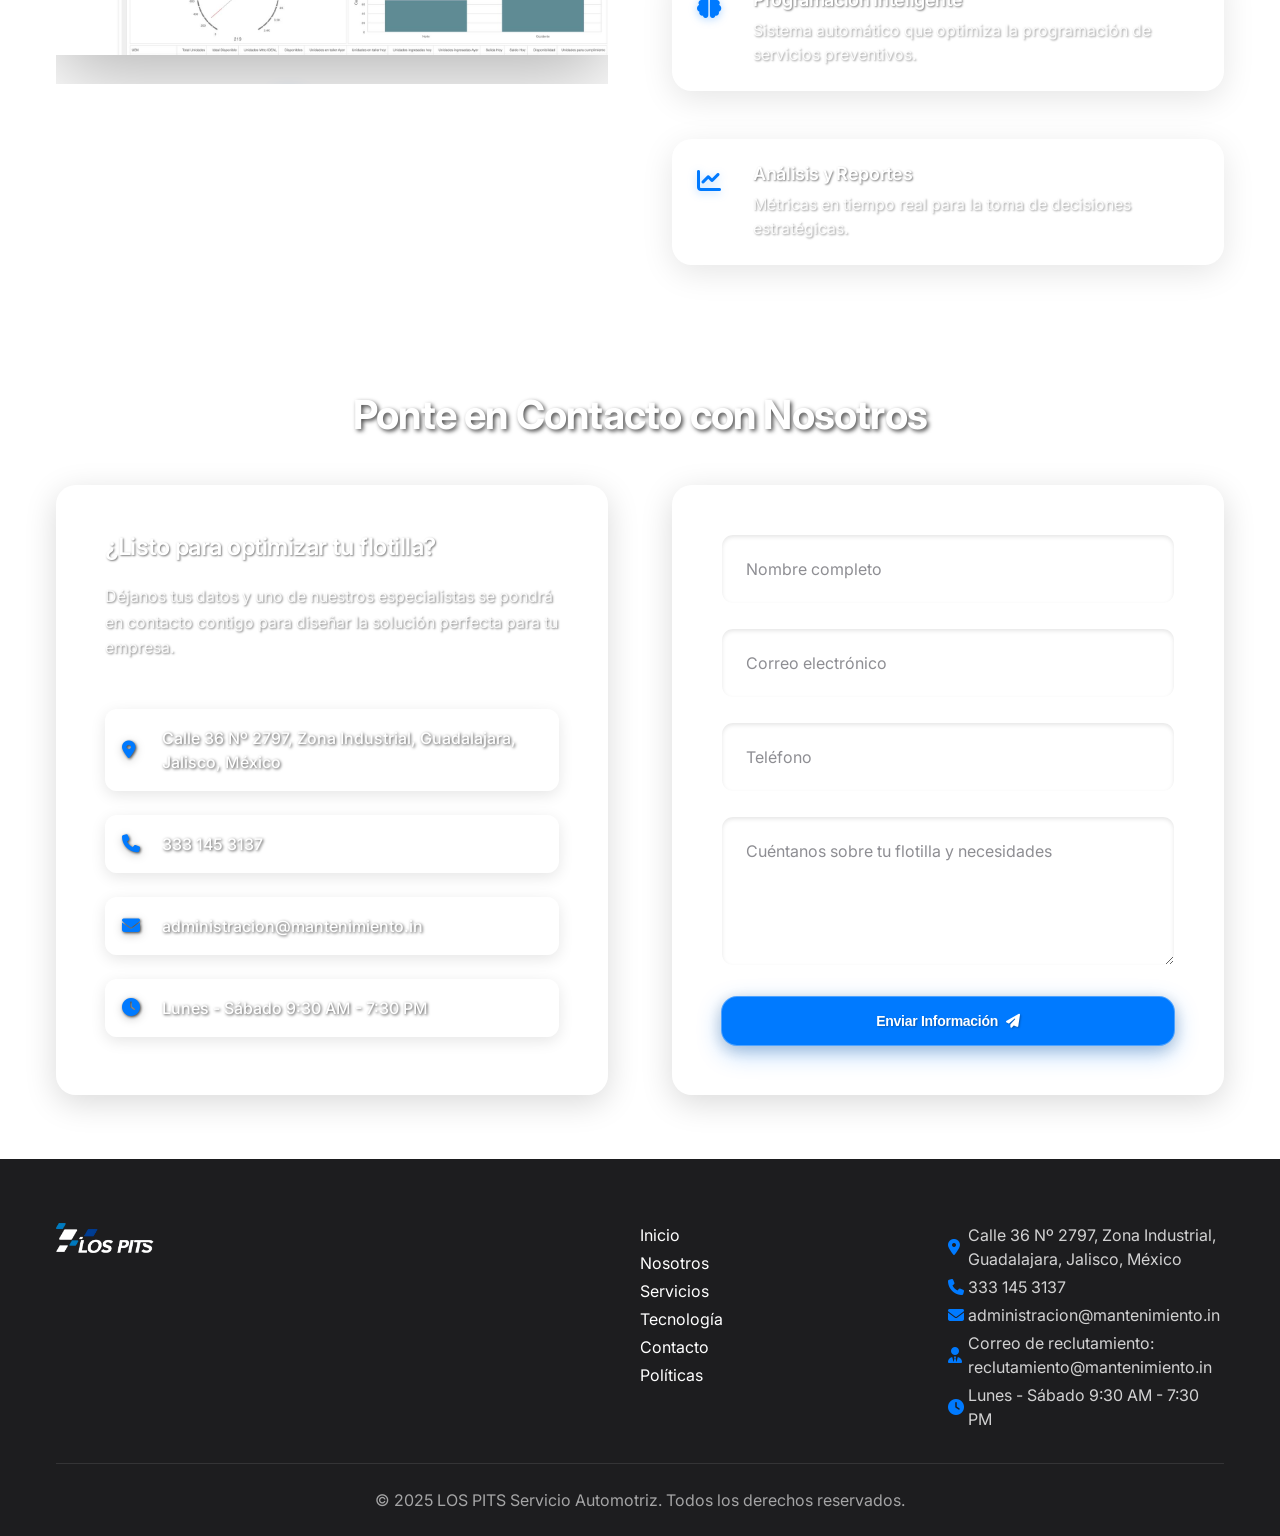
==== commit 79e14c66: "Add Politicas page with embedded PDF viewer - Add "Politicas" tab to nav and footer links - New poli" ====
--- a/index.html
+++ b/index.html
@@ -43,6 +43,9 @@
                     <a href="#contacto" class="nav__link">Contacto</a>
                 </li>
                 <li class="nav__item">
+                    <a href="politicas.html" class="nav__link">Políticas</a>
+                </li>
+                <li class="nav__item">
                     <a href="#" class="nav__link" id="customer-service-btn">Atención a clientes</a>
                 </li>
                 <li class="nav__item nav__item--mobile-only">
@@ -420,6 +423,7 @@
                         <li><a href="#servicios" class="footer__link">Servicios</a></li>
                         <li><a href="#tecnologia" class="footer__link">Tecnología</a></li>
                         <li><a href="#contacto" class="footer__link">Contacto</a></li>
+                        <li><a href="politicas.html" class="footer__link">Políticas</a></li>
                     </ul>
                 </div>
                 
--- a/styles.css
+++ b/styles.css
@@ -1951,4 +1951,189 @@
     .modal__title {
         font-size: var(--font-size-lg);
     }
-}+}
+/* ========================================================================
+   Policies Page (politicas.html)
+   ======================================================================== */
+
+/* Active nav link – persistent accent underline */
+.nav__link--active {
+    color: var(--white);
+}
+.nav__link--active::after {
+    width: 80%;
+}
+
+/* Solid header for inner pages (no hero behind it) */
+.header--solid {
+    background: rgba(28, 28, 30, 0.98);
+}
+
+/* Layout wrapper */
+.page-policies {
+    background: var(--light-gray);
+}
+
+.policies {
+    /* Clear the fixed header */
+    padding-top: calc(72px + var(--spacing-3xl));
+    padding-bottom: var(--spacing-3xl);
+    min-height: 100vh;
+    background:
+        radial-gradient(1200px 500px at 50% -10%, rgba(0, 122, 255, 0.10), transparent 70%),
+        var(--light-gray);
+}
+
+/* Page heading */
+.policies__header {
+    text-align: center;
+    max-width: 720px;
+    margin: 0 auto var(--spacing-2xl);
+}
+
+.policies__eyebrow {
+    display: inline-flex;
+    align-items: center;
+    gap: var(--spacing-xs);
+    background: rgba(0, 122, 255, 0.10);
+    color: var(--accent-color);
+    font-size: var(--font-size-sm);
+    font-weight: 600;
+    padding: var(--spacing-xs) var(--spacing-md);
+    border-radius: 999px;
+    margin-bottom: var(--spacing-md);
+}
+
+.policies__title {
+    font-size: var(--font-size-4xl);
+    color: var(--text-dark);
+    margin-bottom: var(--spacing-sm);
+}
+
+.policies__subtitle {
+    color: var(--text-light);
+    font-size: var(--font-size-lg);
+    margin-bottom: 0;
+}
+
+/* Document card */
+.policies__card {
+    background: var(--white);
+    border: 1px solid var(--medium-gray);
+    border-radius: var(--border-radius-lg);
+    box-shadow: var(--shadow-lg);
+    overflow: hidden;
+    max-width: 960px;
+    margin: 0 auto;
+}
+
+/* Toolbar */
+.policies__toolbar {
+    display: flex;
+    align-items: center;
+    justify-content: space-between;
+    gap: var(--spacing-md);
+    flex-wrap: wrap;
+    padding: var(--spacing-lg) var(--spacing-xl);
+    border-bottom: 1px solid var(--medium-gray);
+    background: rgba(242, 242, 247, 0.6);
+    backdrop-filter: var(--glass-blur);
+    -webkit-backdrop-filter: var(--glass-blur);
+}
+
+.policies__doc {
+    display: flex;
+    align-items: center;
+    gap: var(--spacing-md);
+}
+
+.policies__doc-icon {
+    font-size: 2rem;
+    color: #e2342b;
+}
+
+.policies__doc-meta {
+    display: flex;
+    flex-direction: column;
+    line-height: 1.3;
+}
+
+.policies__doc-name {
+    font-weight: 600;
+    color: var(--text-dark);
+}
+
+.policies__doc-info {
+    font-size: var(--font-size-sm);
+    color: var(--text-light);
+}
+
+.policies__actions {
+    display: flex;
+    align-items: center;
+    gap: var(--spacing-sm);
+    flex-wrap: wrap;
+}
+
+.policies__actions--center {
+    justify-content: center;
+}
+
+.policies__btn {
+    min-height: 44px;
+}
+
+/* PDF viewer */
+.policies__viewer {
+    background: #525659;
+}
+
+.policies__frame {
+    display: block;
+    width: 100%;
+    height: 80vh;
+    min-height: 600px;
+    border: 0;
+}
+
+/* Fallback (browsers that can't embed PDFs) */
+.policies__fallback {
+    background: var(--white);
+    text-align: center;
+    padding: var(--spacing-3xl) var(--spacing-xl);
+}
+
+.policies__fallback-icon {
+    font-size: 3rem;
+    color: #e2342b;
+    margin-bottom: var(--spacing-md);
+}
+
+.policies__fallback h3 {
+    color: var(--text-dark);
+}
+
+/* Responsive */
+@media (max-width: 768px) {
+    .policies {
+        padding-top: calc(64px + var(--spacing-2xl));
+    }
+    .policies__title {
+        font-size: var(--font-size-3xl);
+    }
+    .policies__toolbar {
+        flex-direction: column;
+        align-items: stretch;
+        padding: var(--spacing-md);
+    }
+    .policies__actions {
+        flex-direction: column;
+    }
+    .policies__btn {
+        width: 100%;
+    }
+    .policies__frame {
+        height: 70vh;
+        min-height: 480px;
+    }
+}
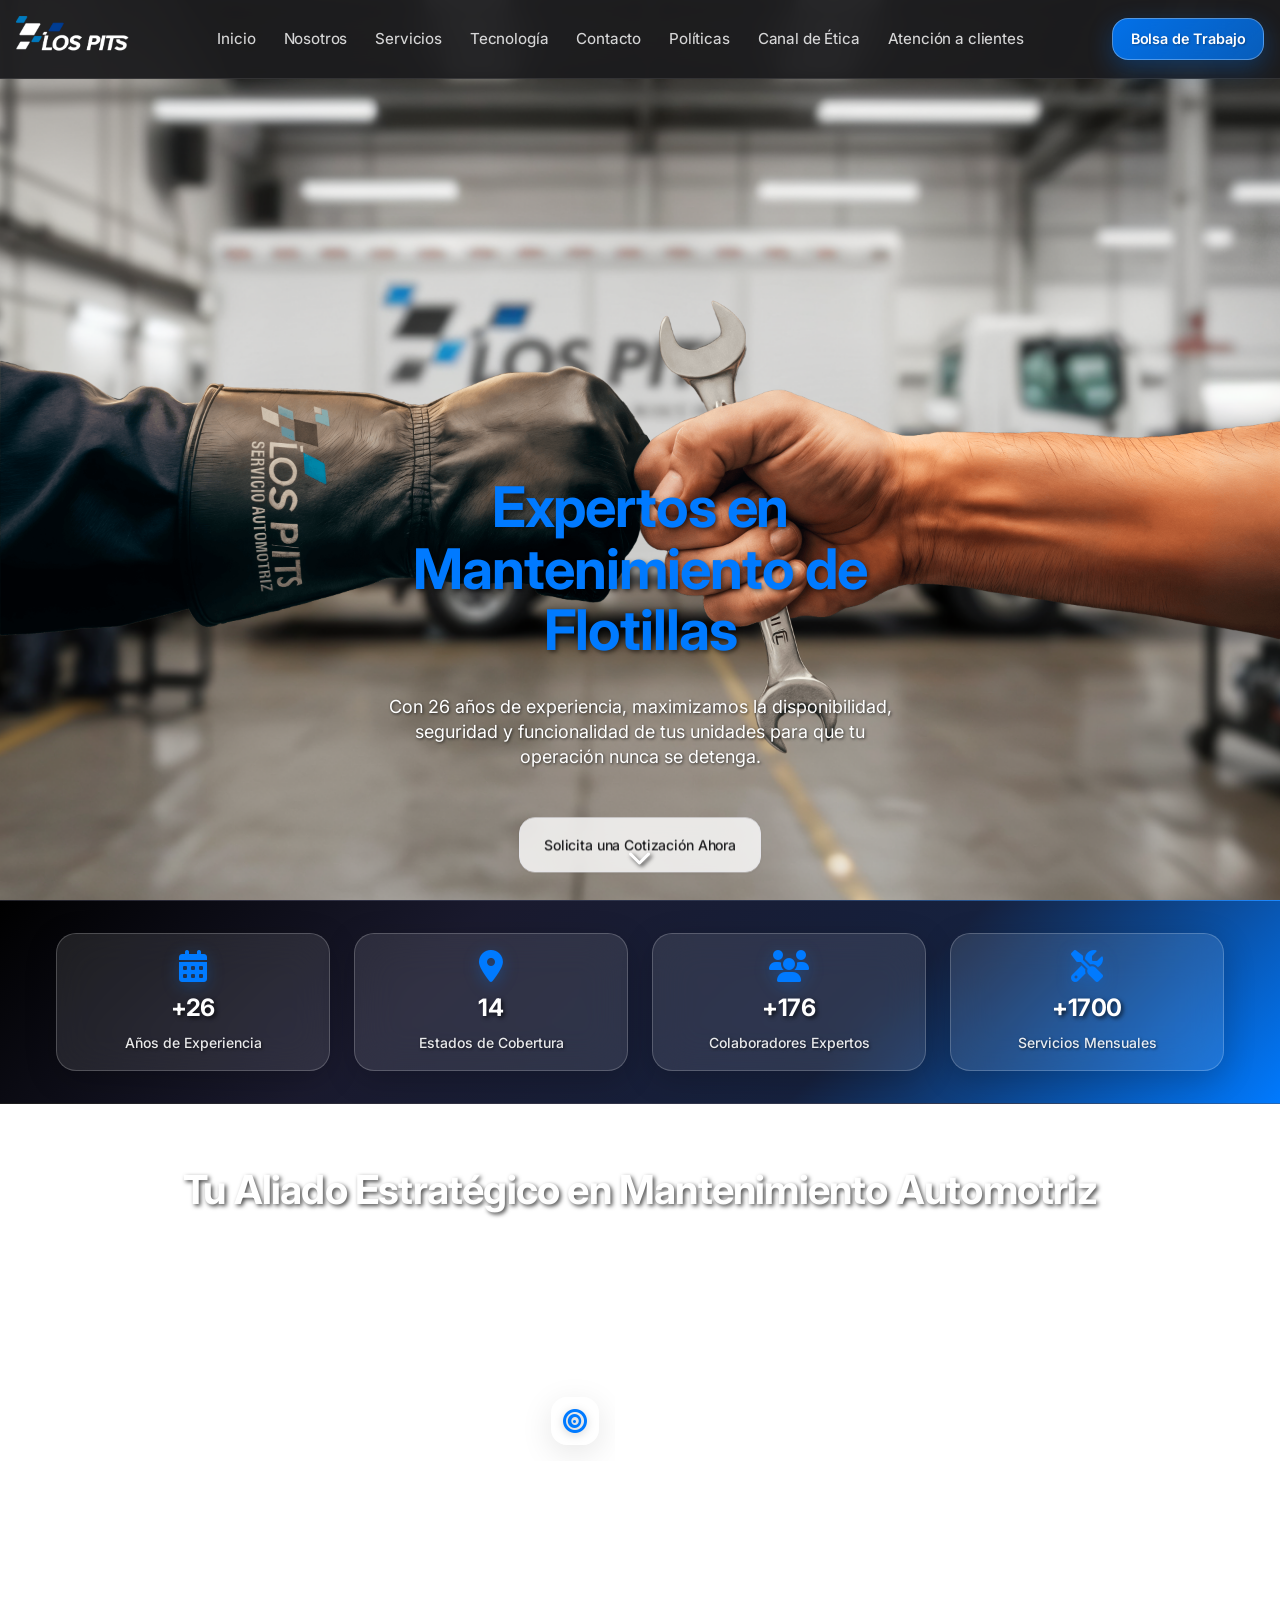
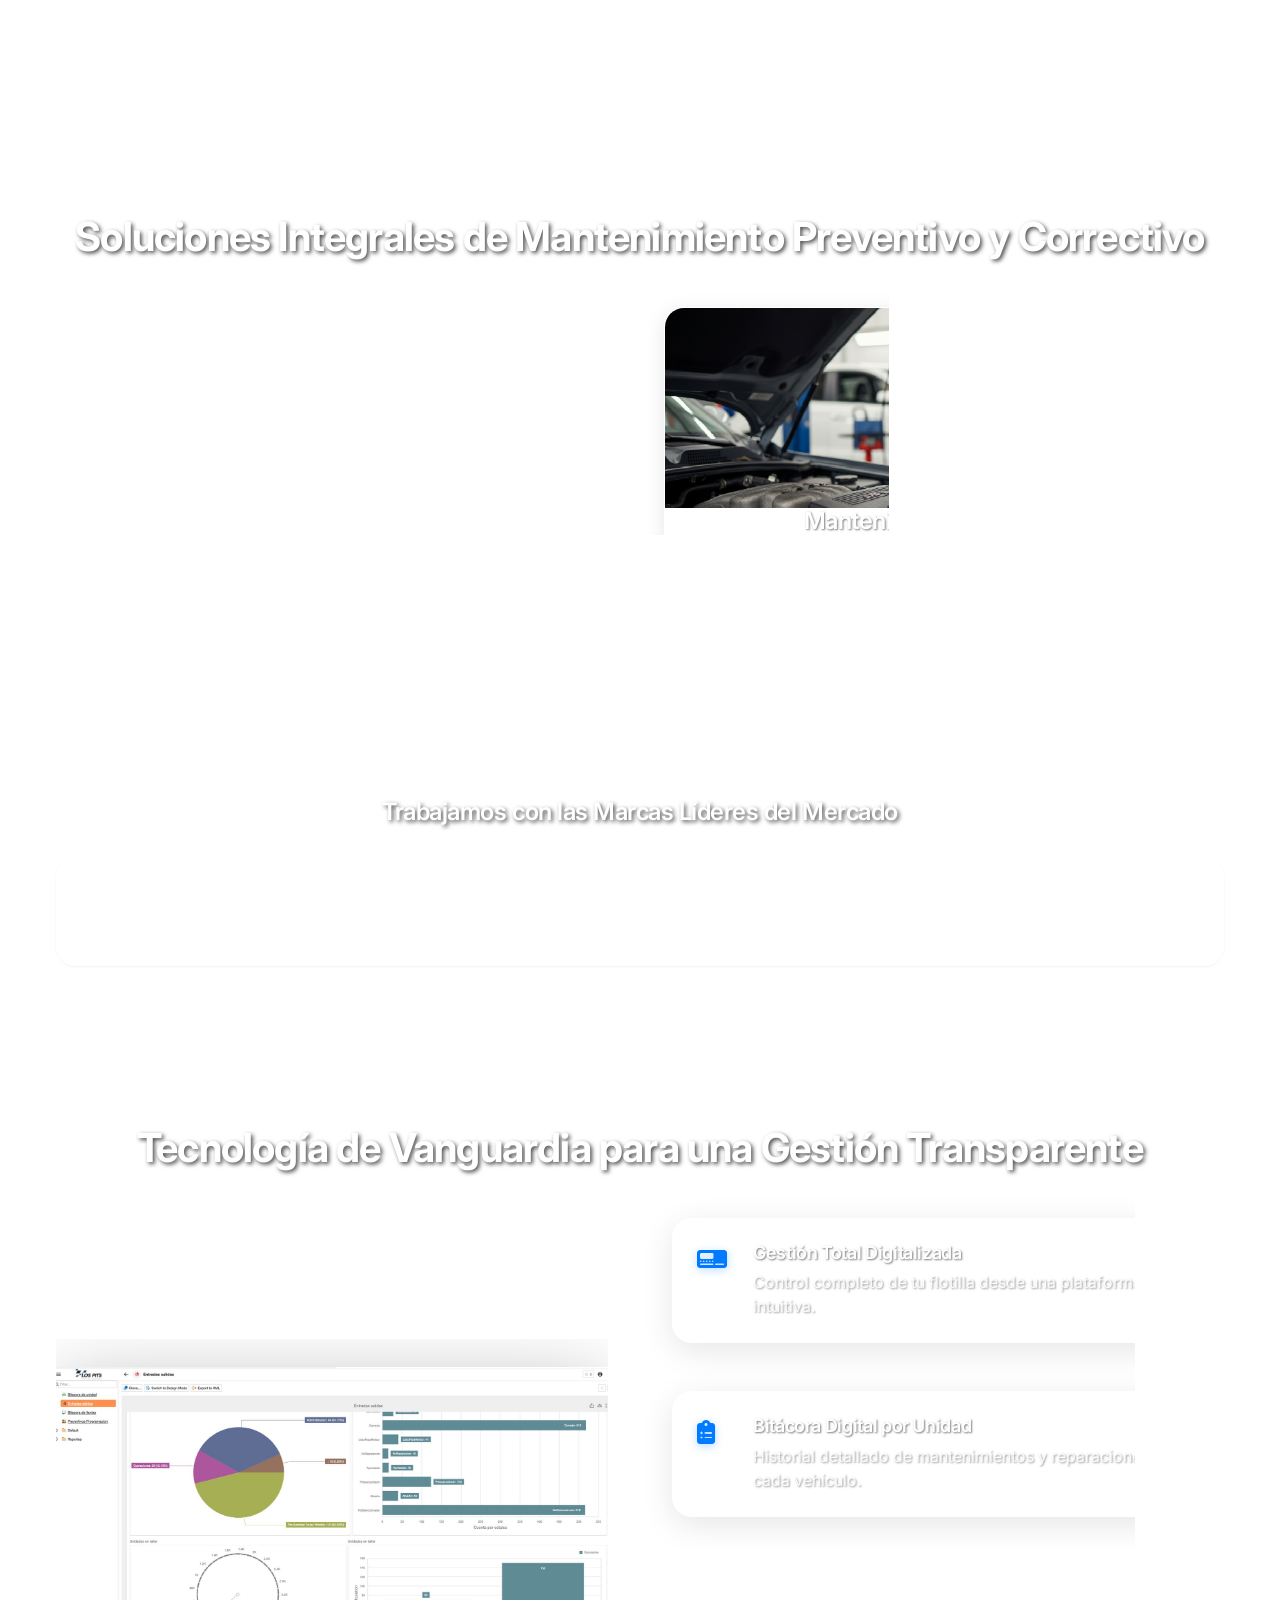
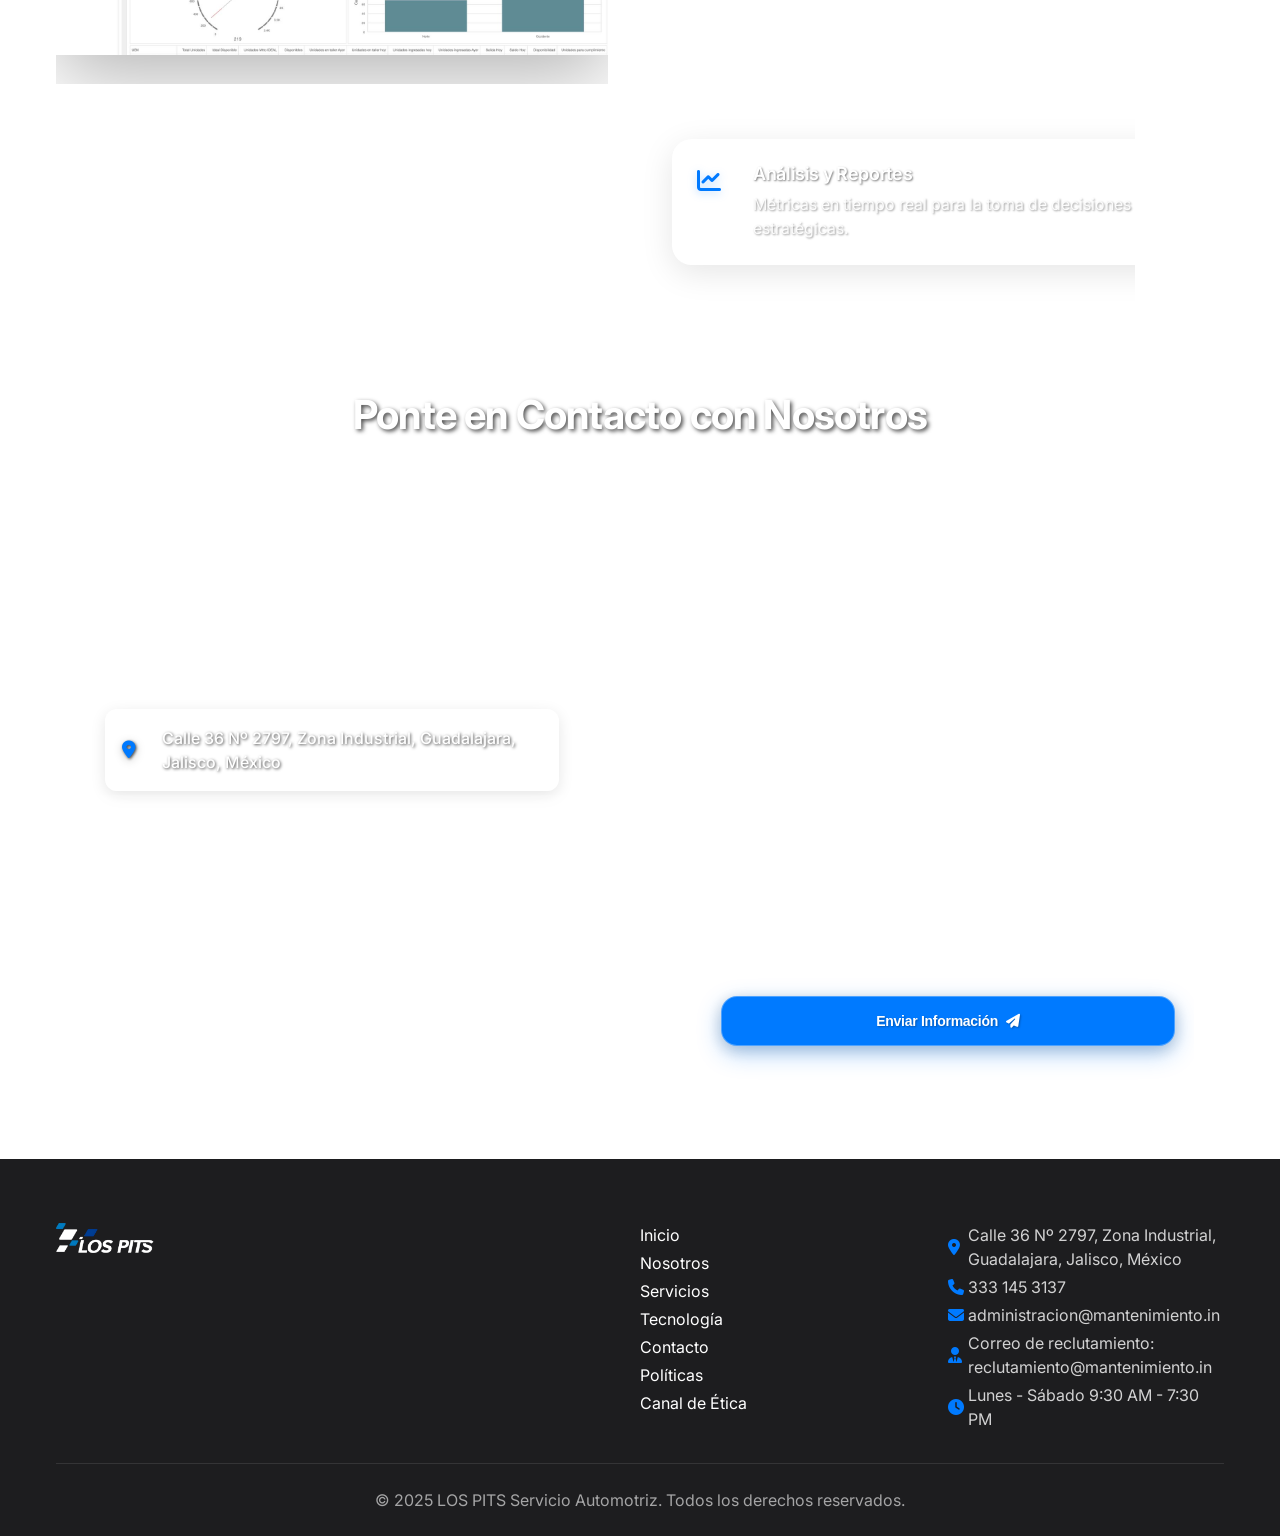
==== commit 9313218d: "Add Canal de Etica modal + polish nav and modal styling - New "Canal de Etica" tab (nav + footer) on" ====
--- a/index.html
+++ b/index.html
@@ -46,6 +46,9 @@
                     <a href="politicas.html" class="nav__link">Políticas</a>
                 </li>
                 <li class="nav__item">
+                    <a href="#" class="nav__link" id="ethics-channel-btn">Canal de Ética</a>
+                </li>
+                <li class="nav__item">
                     <a href="#" class="nav__link" id="customer-service-btn">Atención a clientes</a>
                 </li>
                 <li class="nav__item nav__item--mobile-only">
@@ -424,6 +427,7 @@
                         <li><a href="#tecnologia" class="footer__link">Tecnología</a></li>
                         <li><a href="#contacto" class="footer__link">Contacto</a></li>
                         <li><a href="politicas.html" class="footer__link">Políticas</a></li>
+                        <li><a href="#" class="footer__link" id="ethics-channel-btn-footer">Canal de Ética</a></li>
                     </ul>
                 </div>
                 
@@ -528,6 +532,68 @@
         </div>
     </div>
 
+    <!-- Ethics Channel Modal -->
+    <div class="modal" id="ethics-channel-modal" style="display: none;">
+        <div class="modal__overlay" id="ethics-modal-overlay">
+            <div class="modal__content">
+                <button class="modal__close" id="ethics-modal-close">
+                    <i class="fas fa-times"></i>
+                </button>
+
+                <h3 class="modal__title">Canal de Ética</h3>
+                <p class="modal__subtitle">Comparte un comentario, queja, sugerencia o denuncia</p>
+
+                <form class="modal__form" action="https://formspree.io/f/mdkwoqry" method="POST">
+                    <div class="form__group">
+                        <select name="report_type" class="form__select" required>
+                            <option value="" disabled selected>Tipo de mensaje *</option>
+                            <option value="Comentario">Comentario</option>
+                            <option value="Queja">Queja</option>
+                            <option value="Sugerencia">Sugerencia</option>
+                            <option value="Denuncia">Denuncia</option>
+                            <option value="Otro">Otro</option>
+                        </select>
+                    </div>
+
+                    <div class="form__group">
+                        <select name="relationship" class="form__select">
+                            <option value="" disabled selected>¿Cómo te relacionas con LOS PITS? (opcional)</option>
+                            <option value="Colaborador">Colaborador</option>
+                            <option value="Proveedor">Proveedor</option>
+                            <option value="Cliente">Cliente</option>
+                            <option value="Otro">Otro</option>
+                        </select>
+                    </div>
+
+                    <div class="form__group">
+                        <input type="text" name="name" class="form__input" placeholder="Nombre completo (opcional)">
+                    </div>
+
+                    <div class="form__group">
+                        <input type="email" name="email" class="form__input" placeholder="Correo electrónico (opcional)">
+                    </div>
+
+                    <div class="form__group">
+                        <input type="tel" name="phone" class="form__input" placeholder="Teléfono (opcional)">
+                    </div>
+
+                    <div class="form__group">
+                        <textarea name="message" class="form__textarea" placeholder="Describe tu comentario, queja, sugerencia o denuncia" rows="5" required></textarea>
+                    </div>
+
+                    <!-- Hidden fields to identify form source -->
+                    <input type="hidden" name="_subject" value="Canal de Ética - Los Pits">
+                    <input type="hidden" name="form_type" value="canal_etica">
+
+                    <button type="submit" class="btn btn--primary form__submit">
+                        Enviar Reporte
+                        <i class="fas fa-paper-plane"></i>
+                    </button>
+                </form>
+            </div>
+        </div>
+    </div>
+
     <script src="script.js"></script>
 </body>
 </html>
--- a/styles.css
+++ b/styles.css
@@ -237,31 +237,41 @@
     display: flex;
     align-items: center;
     justify-content: space-between;
+    gap: var(--spacing-lg);
+    max-width: 1320px;
 }
 
 .nav__logo {
     display: flex;
     align-items: center;
+    flex-shrink: 0;
 }
 
 .nav__logo-img {
-    height: 40px;
+    height: 46px;
     width: auto;
+    display: block;
 }
 
 .nav__menu {
     display: flex;
+    align-items: center;
     list-style: none;
-    gap: var(--spacing-lg);
+    gap: 0.35rem;
+    margin: 0 auto;
 }
 
 .nav__link {
-    color: rgba(255, 255, 255, 0.9);
-    font-weight: 400;
-    font-size: var(--font-size-md);
+    display: inline-flex;
+    align-items: center;
+    color: rgba(255, 255, 255, 0.82);
+    font-weight: 450;
+    font-size: 0.95rem;
+    letter-spacing: -0.01em;
+    white-space: nowrap;
     position: relative;
-    padding: var(--spacing-sm) var(--spacing-md);
-    transition: var(--transition);
+    padding: 0.5rem 0.7rem;
+    transition: color 0.25s ease;
     background: transparent;
     border: none;
 }
@@ -293,7 +303,10 @@
 }
 
 .nav__cta {
-    margin-left: var(--spacing-md);
+    flex-shrink: 0;
+    padding: 0.6rem 1.1rem;
+    font-size: 0.9rem;
+    font-weight: 600;
 }
 
 .nav__toggle {
@@ -1808,132 +1821,119 @@
 }
 
 .modal__content {
-    /* Glassmorphism effect */
-    background: rgba(255, 255, 255, 0.15);
-    backdrop-filter: blur(20px);
-    -webkit-backdrop-filter: blur(20px);
-    border: 1px solid rgba(255, 255, 255, 0.2);
-    border-radius: 20px;
-    padding: var(--spacing-2xl);
-    max-width: 500px;
+    /* Clean, solid dialog card */
+    background: #1f1f22;
+    border: 1px solid rgba(255, 255, 255, 0.08);
+    border-radius: var(--border-radius-lg);
+    padding: 2.5rem 2.25rem;
+    max-width: 460px;
     width: 100%;
-    max-height: 90vh;
+    max-height: 88vh;
     overflow-y: auto;
     position: relative;
-    box-shadow: 
-        0 8px 32px rgba(0, 0, 0, 0.12),
-        0 2px 16px rgba(0, 0, 0, 0.08),
-        inset 0 1px 0 rgba(255, 255, 255, 0.3);
-    transform: translateY(30px);
-    transition: var(--transition);
+    box-shadow:
+        0 30px 60px rgba(0, 0, 0, 0.45),
+        0 10px 24px rgba(0, 0, 0, 0.3);
+    transform: translateY(24px) scale(0.98);
+    transition: transform 0.35s cubic-bezier(0.25, 0.1, 0.25, 1);
 }
 
 .modal.active .modal__content {
-    transform: translateY(0);
+    transform: translateY(0) scale(1);
 }
 
 .modal__close {
     position: absolute;
-    top: var(--spacing-md);
-    right: var(--spacing-md);
-    background: rgba(255, 255, 255, 0.2);
-    backdrop-filter: blur(10px);
-    -webkit-backdrop-filter: blur(10px);
-    border: 1px solid rgba(255, 255, 255, 0.3);
-    font-size: 1.2rem;
-    color: rgba(255, 255, 255, 0.9);
+    top: 1.1rem;
+    right: 1.1rem;
+    background: rgba(255, 255, 255, 0.08);
+    border: 1px solid rgba(255, 255, 255, 0.12);
+    font-size: 0.95rem;
+    color: rgba(255, 255, 255, 0.7);
     cursor: pointer;
-    padding: var(--spacing-sm);
     border-radius: 50%;
-    width: 32px;
-    height: 32px;
+    width: 34px;
+    height: 34px;
     display: flex;
     align-items: center;
     justify-content: center;
-    transition: var(--transition);
+    transition: all 0.2s ease;
 }
 
 .modal__close:hover {
-    background: rgba(255, 255, 255, 0.3);
-    color: rgba(255, 255, 255, 1);
-    transform: scale(1.1);
+    background: rgba(255, 255, 255, 0.16);
+    color: #fff;
 }
 
 .modal__title {
-    font-size: var(--font-size-xl);
-    font-weight: 600;
-    color: rgba(255, 255, 255, 0.95);
-    margin-bottom: var(--spacing-sm);
+    font-size: 1.6rem;
+    font-weight: 700;
+    color: #ffffff;
+    margin-bottom: 0.4rem;
     text-align: center;
-    text-shadow: 0 2px 4px rgba(0, 0, 0, 0.1);
+    letter-spacing: -0.02em;
 }
 
 .modal__subtitle {
-    color: rgba(255, 255, 255, 0.8);
+    color: rgba(255, 255, 255, 0.55);
     text-align: center;
-    margin-bottom: var(--spacing-xl);
-    text-shadow: 0 1px 2px rgba(0, 0, 0, 0.1);
+    font-size: var(--font-size-md);
+    margin-bottom: 1.75rem;
 }
 
 .modal__form .form__group {
-    margin-bottom: var(--spacing-lg);
+    margin-bottom: 0.85rem;
 }
 
 .modal__form .form__input,
 .modal__form .form__textarea {
     width: 100%;
-    padding: var(--spacing-lg);
-    background: rgba(255, 255, 255, 0.15);
-    backdrop-filter: blur(10px);
-    -webkit-backdrop-filter: blur(10px);
-    border: 1px solid rgba(255, 255, 255, 0.2);
-    border-radius: 12px;
+    padding: 0.9rem 1rem;
+    background: rgba(255, 255, 255, 0.05);
+    border: 1px solid rgba(255, 255, 255, 0.12);
+    border-radius: var(--border-radius);
     font-family: var(--font-primary);
     font-size: var(--font-size-md);
-    transition: var(--transition);
-    color: rgba(255, 255, 255, 0.9);
+    transition: border-color 0.2s ease, background 0.2s ease, box-shadow 0.2s ease;
+    color: #ffffff;
 }
 
 .modal__form .form__input:focus,
 .modal__form .form__textarea:focus {
     outline: none;
-    background: rgba(255, 255, 255, 0.2);
-    border-color: rgba(255, 255, 255, 0.4);
-    box-shadow: 
-        0 0 0 3px rgba(255, 255, 255, 0.1),
-        0 4px 20px rgba(0, 0, 0, 0.1);
+    background: rgba(255, 255, 255, 0.08);
+    border-color: var(--accent-color);
+    box-shadow: 0 0 0 3px rgba(0, 122, 255, 0.25);
 }
 
 .modal__form .form__input::placeholder,
 .modal__form .form__textarea::placeholder {
-    color: rgba(255, 255, 255, 0.7);
+    color: rgba(255, 255, 255, 0.4);
 }
 
 .modal__form .form__textarea {
     resize: vertical;
-    min-height: 120px;
+    min-height: 110px;
 }
 
 .modal__form .form__submit {
     width: 100%;
     justify-content: center;
     gap: var(--spacing-sm);
-    background: rgba(30, 144, 255, 0.8);
-    backdrop-filter: blur(10px);
-    -webkit-backdrop-filter: blur(10px);
-    border: 1px solid rgba(255, 255, 255, 0.2);
-    box-shadow: 
-        0 4px 20px rgba(30, 144, 255, 0.3),
-        inset 0 1px 0 rgba(255, 255, 255, 0.2);
-    transition: var(--transition);
+    margin-top: 0.5rem;
+    padding: 0.95rem;
+    font-size: var(--font-size-md);
+    font-weight: 600;
+    background: var(--accent-color);
+    border: none;
+    box-shadow: 0 8px 22px rgba(0, 122, 255, 0.35);
+    transition: background 0.2s ease, transform 0.2s ease, box-shadow 0.2s ease;
 }
 
 .modal__form .form__submit:hover {
-    background: rgba(30, 144, 255, 0.9);
+    background: #0a84ff;
     transform: translateY(-2px);
-    box-shadow: 
-        0 6px 25px rgba(30, 144, 255, 0.4),
-        inset 0 1px 0 rgba(255, 255, 255, 0.3);
+    box-shadow: 0 12px 28px rgba(0, 122, 255, 0.45);
 }
 
 /* Mobile responsiveness for modal */
@@ -2137,3 +2137,182 @@
         min-height: 480px;
     }
 }
+
+/* ========================================================================
+   Ethics Channel Modal – selects & confidential note
+   ======================================================================== */
+
+/* Confidential note inside the modal */
+.modal__note {
+    display: flex;
+    align-items: flex-start;
+    gap: var(--spacing-sm);
+    background: rgba(255, 255, 255, 0.12);
+    border: 1px solid rgba(255, 255, 255, 0.2);
+    border-radius: var(--border-radius);
+    color: rgba(255, 255, 255, 0.85);
+    font-size: var(--font-size-sm);
+    line-height: 1.5;
+    padding: var(--spacing-md);
+    margin-bottom: var(--spacing-lg);
+    text-shadow: 0 1px 2px rgba(0, 0, 0, 0.1);
+}
+
+.modal__note i {
+    margin-top: 2px;
+    color: var(--accent-alt);
+}
+
+/* Select fields – match the clean inputs */
+.modal__form .form__select {
+    width: 100%;
+    padding: 0.9rem 1rem;
+    background-color: rgba(255, 255, 255, 0.05);
+    border: 1px solid rgba(255, 255, 255, 0.12);
+    border-radius: var(--border-radius);
+    font-family: var(--font-primary);
+    font-size: var(--font-size-md);
+    transition: border-color 0.2s ease, background 0.2s ease, box-shadow 0.2s ease;
+    color: #ffffff;
+    cursor: pointer;
+    /* Custom dropdown arrow */
+    appearance: none;
+    -webkit-appearance: none;
+    -moz-appearance: none;
+    background-image: url("data:image/svg+xml;charset=UTF-8,%3csvg xmlns='http://www.w3.org/2000/svg' viewBox='0 0 24 24' fill='none' stroke='%23ffffff' stroke-width='2' stroke-linecap='round' stroke-linejoin='round' opacity='0.6'%3e%3cpolyline points='6 9 12 15 18 9'%3e%3c/polyline%3e%3c/svg%3e");
+    background-repeat: no-repeat;
+    background-position: right 1rem center;
+    background-size: 18px;
+    padding-right: 2.75rem;
+}
+
+.modal__form .form__select:focus {
+    outline: none;
+    background-color: rgba(255, 255, 255, 0.08);
+    border-color: var(--accent-color);
+    box-shadow: 0 0 0 3px rgba(0, 122, 255, 0.25);
+}
+
+/* Placeholder option styled muted */
+.modal__form .form__select:invalid,
+.modal__form .form__select option[value=""] {
+    color: rgba(255, 255, 255, 0.4);
+}
+
+/* Dropdown options render on the OS layer – keep them legible */
+.modal__form .form__select option {
+    color: #1d1d1f;
+    background: #ffffff;
+}
+
+/* ========================================================================
+   Navigation: collapse to hamburger earlier (many menu items)
+   ======================================================================== */
+@media (max-width: 1200px) {
+    .header {
+        padding: 0;
+        height: 70px;
+    }
+
+    .nav {
+        justify-content: center;
+        align-items: center;
+        width: 100%;
+        height: 100%;
+        position: relative;
+        max-width: 100%;
+        padding: 0 var(--spacing-md);
+        gap: 0;
+    }
+
+    .nav__logo {
+        position: absolute;
+        left: 50%;
+        top: 50%;
+        transform: translate(-50%, -50%);
+        z-index: 10;
+    }
+
+    .nav__logo-img {
+        height: 38px;
+    }
+
+    .nav__menu {
+        position: fixed;
+        top: 70px;
+        right: -340px;
+        width: 290px;
+        max-height: calc(100vh - 90px);
+        overflow-y: auto;
+        background: rgba(24, 24, 27, 0.98);
+        backdrop-filter: blur(40px);
+        -webkit-backdrop-filter: blur(40px);
+        border: 1px solid rgba(255, 255, 255, 0.12);
+        border-radius: 16px;
+        box-shadow: 0 24px 48px rgba(0, 0, 0, 0.4);
+        flex-direction: column;
+        align-items: stretch;
+        gap: 0.15rem;
+        padding: var(--spacing-md);
+        margin: var(--spacing-md);
+        transition: right 0.35s cubic-bezier(0.25, 0.46, 0.45, 0.94);
+        z-index: 9999;
+    }
+
+    .nav__menu.show {
+        right: 0;
+    }
+
+    /* Show mobile-only nav items (Bolsa de Trabajo) */
+    .nav__item--mobile-only {
+        display: block;
+    }
+
+    .nav__link {
+        display: block;
+        padding: 0.85rem 1rem;
+        font-size: var(--font-size-md);
+        font-weight: 500;
+        text-align: left;
+        border-radius: var(--border-radius);
+        color: rgba(255, 255, 255, 0.9);
+        transition: background 0.2s ease, color 0.2s ease;
+    }
+
+    .nav__link::after {
+        display: none;
+    }
+
+    .nav__link:hover {
+        background: rgba(0, 122, 255, 0.15);
+        color: #ffffff;
+    }
+
+    .nav__link--active {
+        background: rgba(0, 122, 255, 0.18);
+        color: #ffffff;
+    }
+
+    .nav__toggle {
+        display: flex;
+        align-items: center;
+        justify-content: center;
+        font-size: 1.25rem;
+        width: 42px;
+        height: 42px;
+        border-radius: var(--border-radius);
+        background: rgba(255, 255, 255, 0.08);
+        border: 1px solid rgba(255, 255, 255, 0.15);
+        color: #ffffff;
+        position: absolute;
+        right: var(--spacing-md);
+        top: 50%;
+        transform: translateY(-50%);
+        z-index: 10;
+        cursor: pointer;
+    }
+
+    .nav__cta {
+        display: none !important;
+    }
+}
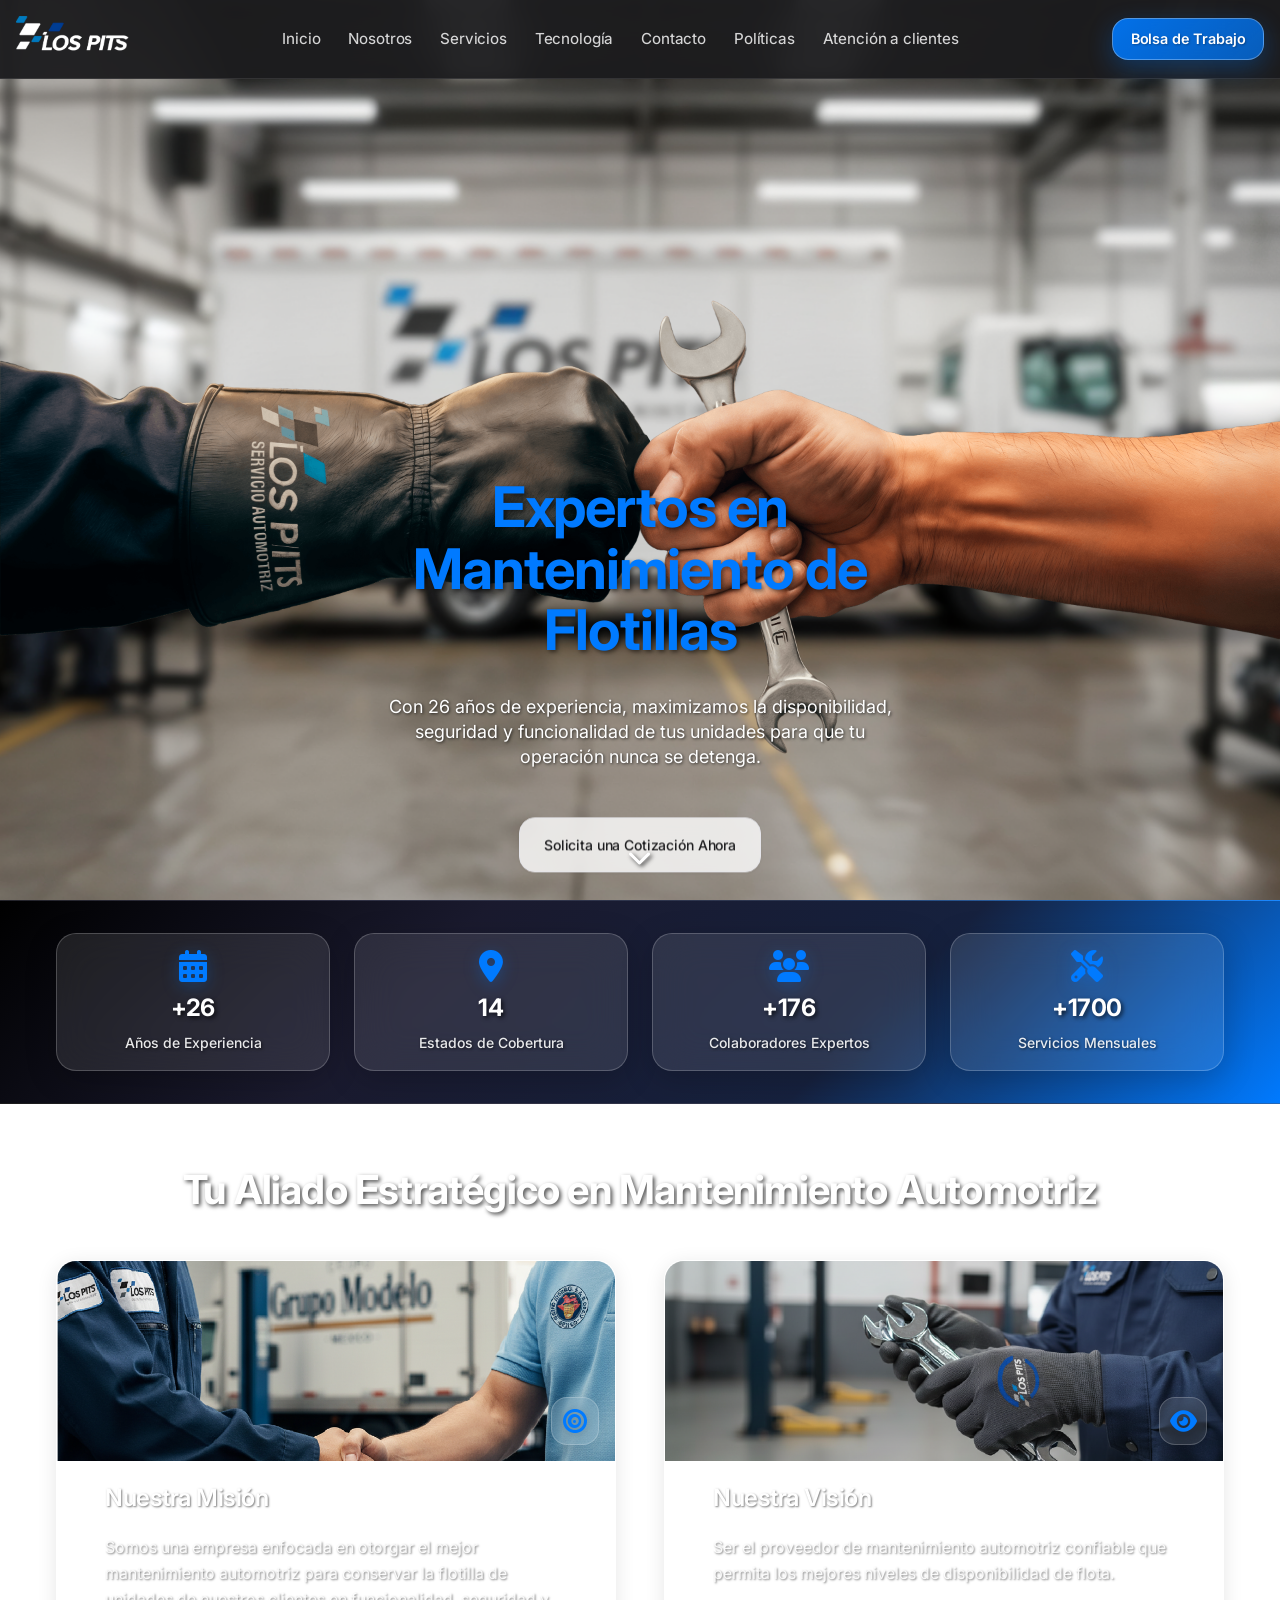
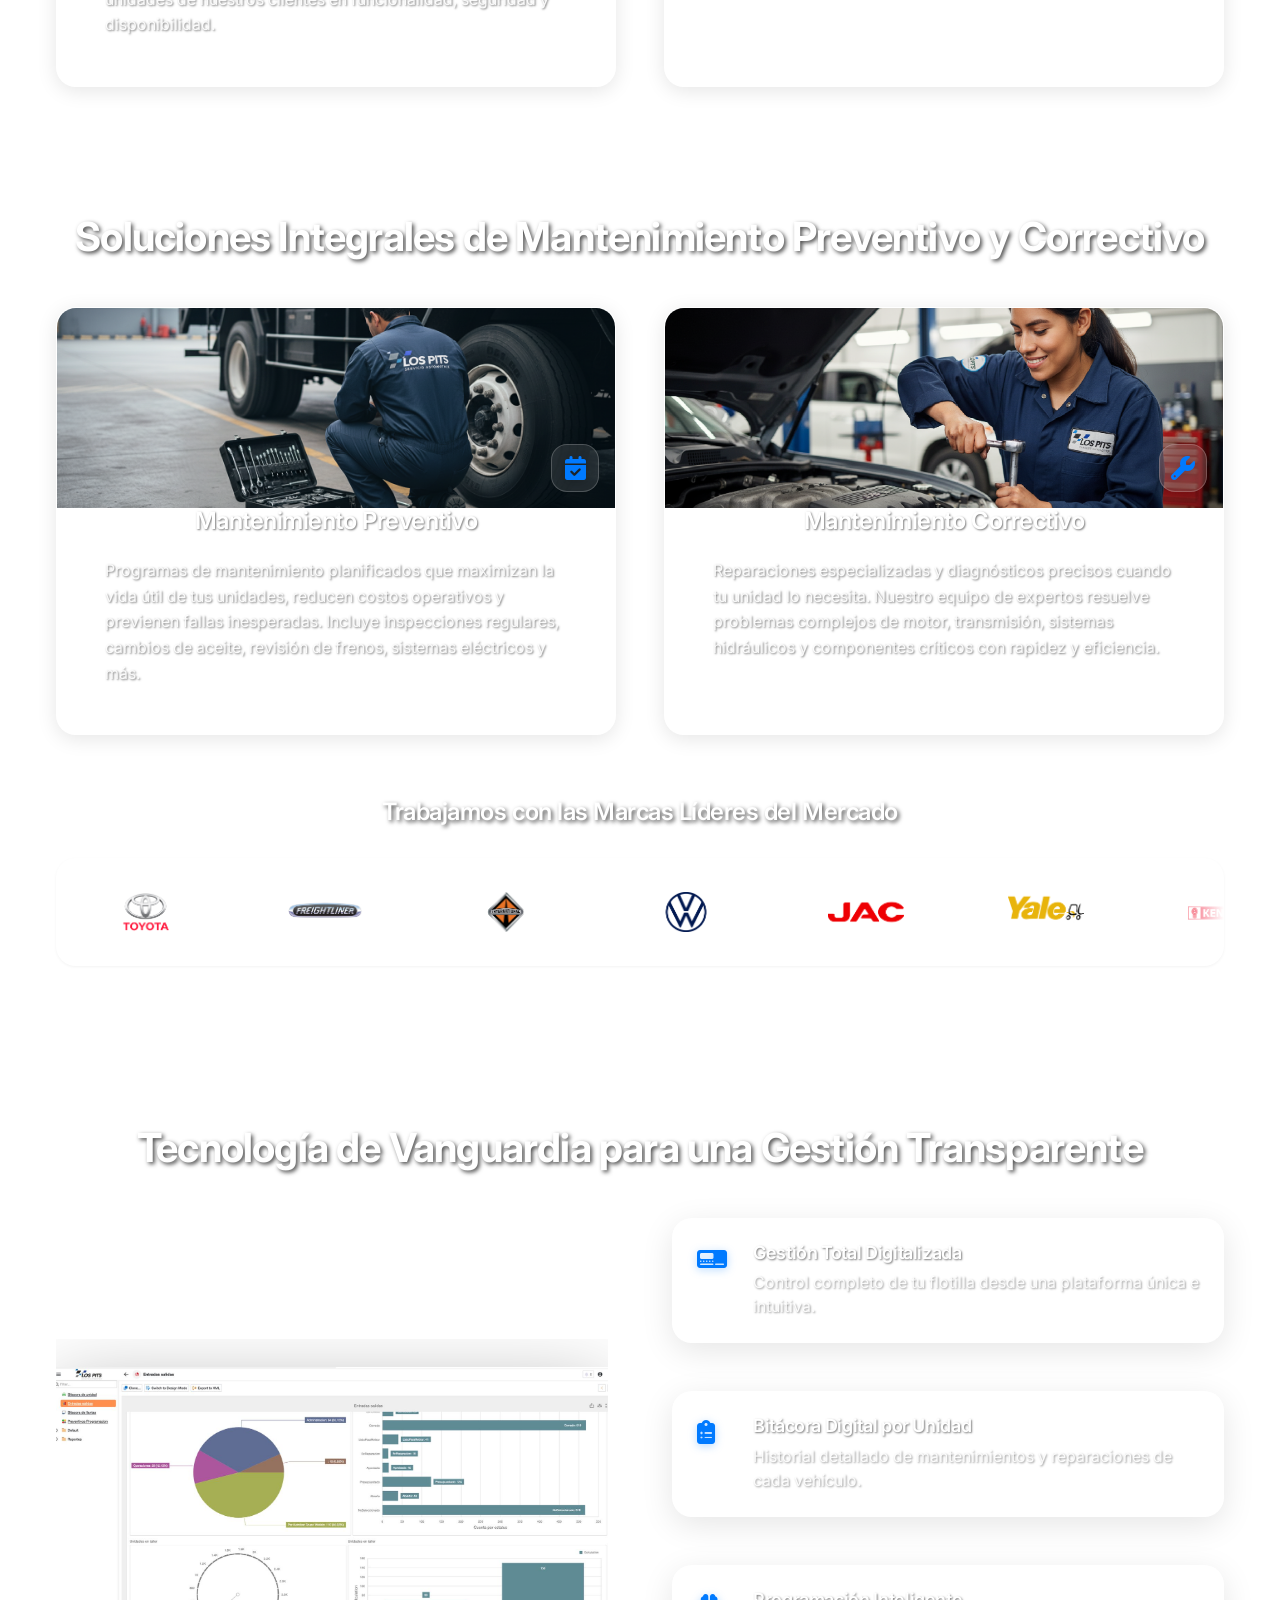
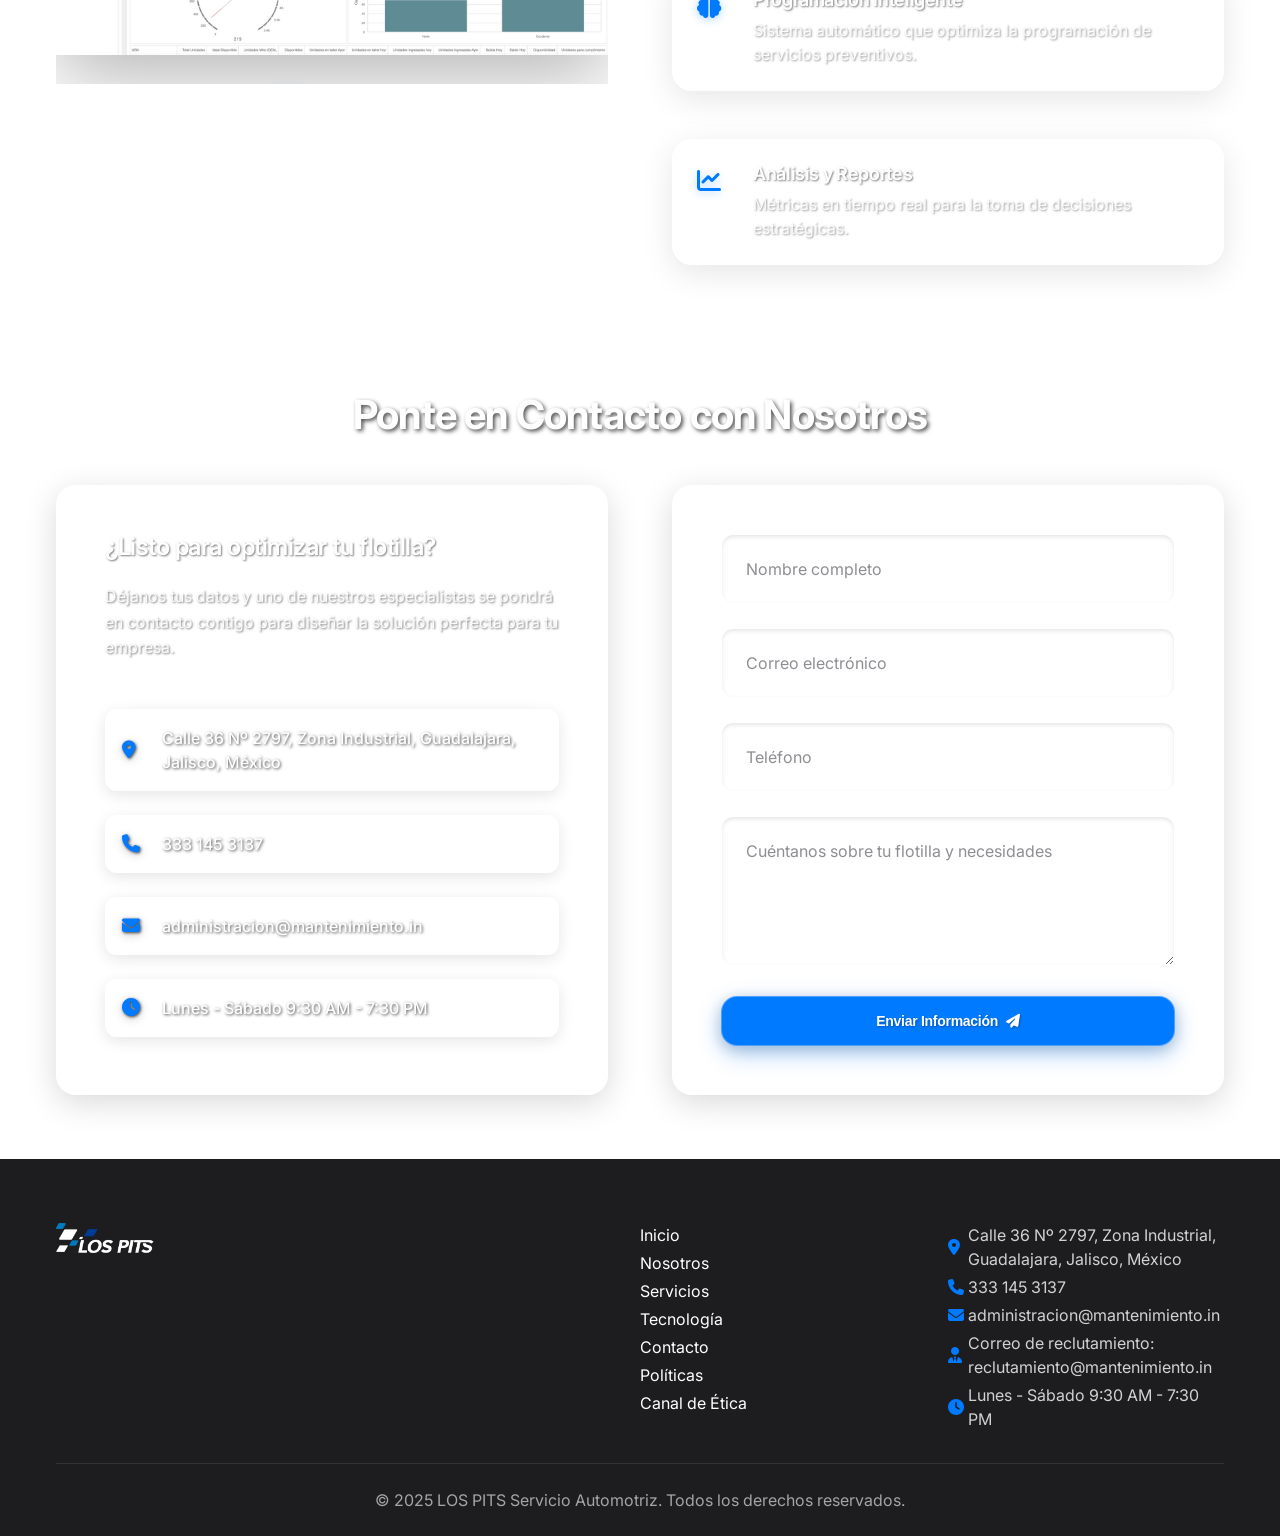
==== commit f7ffd7dc: "Move Canal de Etica into Politicas page as a section - Convert the ethics channel from a popup modal" ====
--- a/index.html
+++ b/index.html
@@ -46,9 +46,6 @@
                     <a href="politicas.html" class="nav__link">Políticas</a>
                 </li>
                 <li class="nav__item">
-                    <a href="#" class="nav__link" id="ethics-channel-btn">Canal de Ética</a>
-                </li>
-                <li class="nav__item">
                     <a href="#" class="nav__link" id="customer-service-btn">Atención a clientes</a>
                 </li>
                 <li class="nav__item nav__item--mobile-only">
@@ -427,7 +424,7 @@
                         <li><a href="#tecnologia" class="footer__link">Tecnología</a></li>
                         <li><a href="#contacto" class="footer__link">Contacto</a></li>
                         <li><a href="politicas.html" class="footer__link">Políticas</a></li>
-                        <li><a href="#" class="footer__link" id="ethics-channel-btn-footer">Canal de Ética</a></li>
+                        <li><a href="politicas.html#canal-etica" class="footer__link">Canal de Ética</a></li>
                     </ul>
                 </div>
                 
@@ -532,68 +529,6 @@
         </div>
     </div>
 
-    <!-- Ethics Channel Modal -->
-    <div class="modal" id="ethics-channel-modal" style="display: none;">
-        <div class="modal__overlay" id="ethics-modal-overlay">
-            <div class="modal__content">
-                <button class="modal__close" id="ethics-modal-close">
-                    <i class="fas fa-times"></i>
-                </button>
-
-                <h3 class="modal__title">Canal de Ética</h3>
-                <p class="modal__subtitle">Comparte un comentario, queja, sugerencia o denuncia</p>
-
-                <form class="modal__form" action="https://formspree.io/f/mdkwoqry" method="POST">
-                    <div class="form__group">
-                        <select name="report_type" class="form__select" required>
-                            <option value="" disabled selected>Tipo de mensaje *</option>
-                            <option value="Comentario">Comentario</option>
-                            <option value="Queja">Queja</option>
-                            <option value="Sugerencia">Sugerencia</option>
-                            <option value="Denuncia">Denuncia</option>
-                            <option value="Otro">Otro</option>
-                        </select>
-                    </div>
-
-                    <div class="form__group">
-                        <select name="relationship" class="form__select">
-                            <option value="" disabled selected>¿Cómo te relacionas con LOS PITS? (opcional)</option>
-                            <option value="Colaborador">Colaborador</option>
-                            <option value="Proveedor">Proveedor</option>
-                            <option value="Cliente">Cliente</option>
-                            <option value="Otro">Otro</option>
-                        </select>
-                    </div>
-
-                    <div class="form__group">
-                        <input type="text" name="name" class="form__input" placeholder="Nombre completo (opcional)">
-                    </div>
-
-                    <div class="form__group">
-                        <input type="email" name="email" class="form__input" placeholder="Correo electrónico (opcional)">
-                    </div>
-
-                    <div class="form__group">
-                        <input type="tel" name="phone" class="form__input" placeholder="Teléfono (opcional)">
-                    </div>
-
-                    <div class="form__group">
-                        <textarea name="message" class="form__textarea" placeholder="Describe tu comentario, queja, sugerencia o denuncia" rows="5" required></textarea>
-                    </div>
-
-                    <!-- Hidden fields to identify form source -->
-                    <input type="hidden" name="_subject" value="Canal de Ética - Los Pits">
-                    <input type="hidden" name="form_type" value="canal_etica">
-
-                    <button type="submit" class="btn btn--primary form__submit">
-                        Enviar Reporte
-                        <i class="fas fa-paper-plane"></i>
-                    </button>
-                </form>
-            </div>
-        </div>
-    </div>
-
     <script src="script.js"></script>
 </body>
 </html>
--- a/styles.css
+++ b/styles.css
@@ -2316,3 +2316,210 @@
         display: none !important;
     }
 }
+
+/* ========================================================================
+   Canal de Ética section (politicas.html)
+   ======================================================================== */
+.ethics {
+    background: #ffffff;
+    border-top: 1px solid var(--medium-gray);
+    padding: var(--spacing-3xl) 0;
+    scroll-margin-top: 90px;
+}
+
+.ethics__header {
+    text-align: center;
+    max-width: 720px;
+    margin: 0 auto var(--spacing-2xl);
+}
+
+.ethics__eyebrow {
+    display: inline-flex;
+    align-items: center;
+    gap: var(--spacing-xs);
+    background: rgba(0, 122, 255, 0.10);
+    color: var(--accent-color);
+    font-size: var(--font-size-sm);
+    font-weight: 600;
+    padding: var(--spacing-xs) var(--spacing-md);
+    border-radius: 999px;
+    margin-bottom: var(--spacing-md);
+}
+
+.ethics__title {
+    font-size: var(--font-size-3xl);
+    color: var(--text-dark);
+    margin-bottom: var(--spacing-sm);
+}
+
+.ethics__subtitle {
+    color: var(--text-light);
+    font-size: var(--font-size-lg);
+    margin-bottom: 0;
+}
+
+/* Two-column layout: info + form */
+.ethics__grid {
+    display: grid;
+    grid-template-columns: 0.9fr 1.1fr;
+    gap: var(--spacing-2xl);
+    align-items: start;
+    max-width: 1040px;
+    margin: 0 auto;
+}
+
+/* Left info column */
+.ethics__info {
+    display: flex;
+    flex-direction: column;
+    gap: var(--spacing-xl);
+    padding-top: var(--spacing-sm);
+}
+
+.ethics__info-item {
+    display: flex;
+    align-items: flex-start;
+    gap: var(--spacing-md);
+}
+
+.ethics__info-icon {
+    flex-shrink: 0;
+    width: 48px;
+    height: 48px;
+    display: flex;
+    align-items: center;
+    justify-content: center;
+    border-radius: var(--border-radius);
+    background: rgba(0, 122, 255, 0.10);
+    color: var(--accent-color);
+    font-size: 1.25rem;
+}
+
+.ethics__info-text h3 {
+    font-size: var(--font-size-lg);
+    color: var(--text-dark);
+    margin-bottom: 0.25rem;
+}
+
+.ethics__info-text p {
+    color: var(--text-light);
+    margin-bottom: 0;
+    line-height: 1.5;
+}
+
+/* Right form card (dark) */
+.ethics__form-card {
+    background: #1f1f22;
+    border: 1px solid rgba(255, 255, 255, 0.08);
+    border-radius: var(--border-radius-lg);
+    padding: 2.25rem;
+    box-shadow: var(--shadow-lg);
+}
+
+.ethics__form .form__row {
+    display: grid;
+    grid-template-columns: 1fr 1fr;
+    gap: var(--spacing-md);
+}
+
+.ethics__form .form__group {
+    margin-bottom: var(--spacing-md);
+}
+
+.ethics__form .form__label {
+    display: block;
+    font-size: var(--font-size-sm);
+    font-weight: 500;
+    color: rgba(255, 255, 255, 0.7);
+    margin-bottom: 0.4rem;
+}
+
+.ethics__form .form__input,
+.ethics__form .form__textarea,
+.ethics__form .form__select {
+    width: 100%;
+    padding: 0.85rem 1rem;
+    background: rgba(255, 255, 255, 0.05);
+    border: 1px solid rgba(255, 255, 255, 0.12);
+    border-radius: var(--border-radius);
+    font-family: var(--font-primary);
+    font-size: var(--font-size-md);
+    color: #ffffff;
+    transition: border-color 0.2s ease, background 0.2s ease, box-shadow 0.2s ease;
+}
+
+.ethics__form .form__input::placeholder,
+.ethics__form .form__textarea::placeholder {
+    color: rgba(255, 255, 255, 0.4);
+}
+
+.ethics__form .form__input:focus,
+.ethics__form .form__textarea:focus,
+.ethics__form .form__select:focus {
+    outline: none;
+    background: rgba(255, 255, 255, 0.08);
+    border-color: var(--accent-color);
+    box-shadow: 0 0 0 3px rgba(0, 122, 255, 0.25);
+}
+
+.ethics__form .form__textarea {
+    resize: vertical;
+    min-height: 130px;
+}
+
+/* Select arrow + legible options */
+.ethics__form .form__select {
+    cursor: pointer;
+    appearance: none;
+    -webkit-appearance: none;
+    -moz-appearance: none;
+    background-image: url("data:image/svg+xml;charset=UTF-8,%3csvg xmlns='http://www.w3.org/2000/svg' viewBox='0 0 24 24' fill='none' stroke='%23ffffff' stroke-width='2' stroke-linecap='round' stroke-linejoin='round' opacity='0.6'%3e%3cpolyline points='6 9 12 15 18 9'%3e%3c/polyline%3e%3c/svg%3e");
+    background-repeat: no-repeat;
+    background-position: right 1rem center;
+    background-size: 18px;
+    padding-right: 2.75rem;
+}
+
+.ethics__form .form__select option {
+    color: #1d1d1f;
+    background: #ffffff;
+}
+
+.ethics__submit {
+    width: 100%;
+    justify-content: center;
+    margin-top: var(--spacing-sm);
+    padding: 0.95rem;
+    font-size: var(--font-size-md);
+    font-weight: 600;
+}
+
+/* Responsive */
+@media (max-width: 900px) {
+    .ethics__grid {
+        grid-template-columns: 1fr;
+        gap: var(--spacing-xl);
+        max-width: 600px;
+    }
+    .ethics__info {
+        flex-direction: row;
+        flex-wrap: wrap;
+        justify-content: center;
+    }
+    .ethics__info-item {
+        flex: 1 1 240px;
+    }
+}
+
+@media (max-width: 560px) {
+    .ethics__form-card {
+        padding: 1.5rem;
+    }
+    .ethics__form .form__row {
+        grid-template-columns: 1fr;
+        gap: 0;
+    }
+    .ethics__info {
+        flex-direction: column;
+    }
+}
